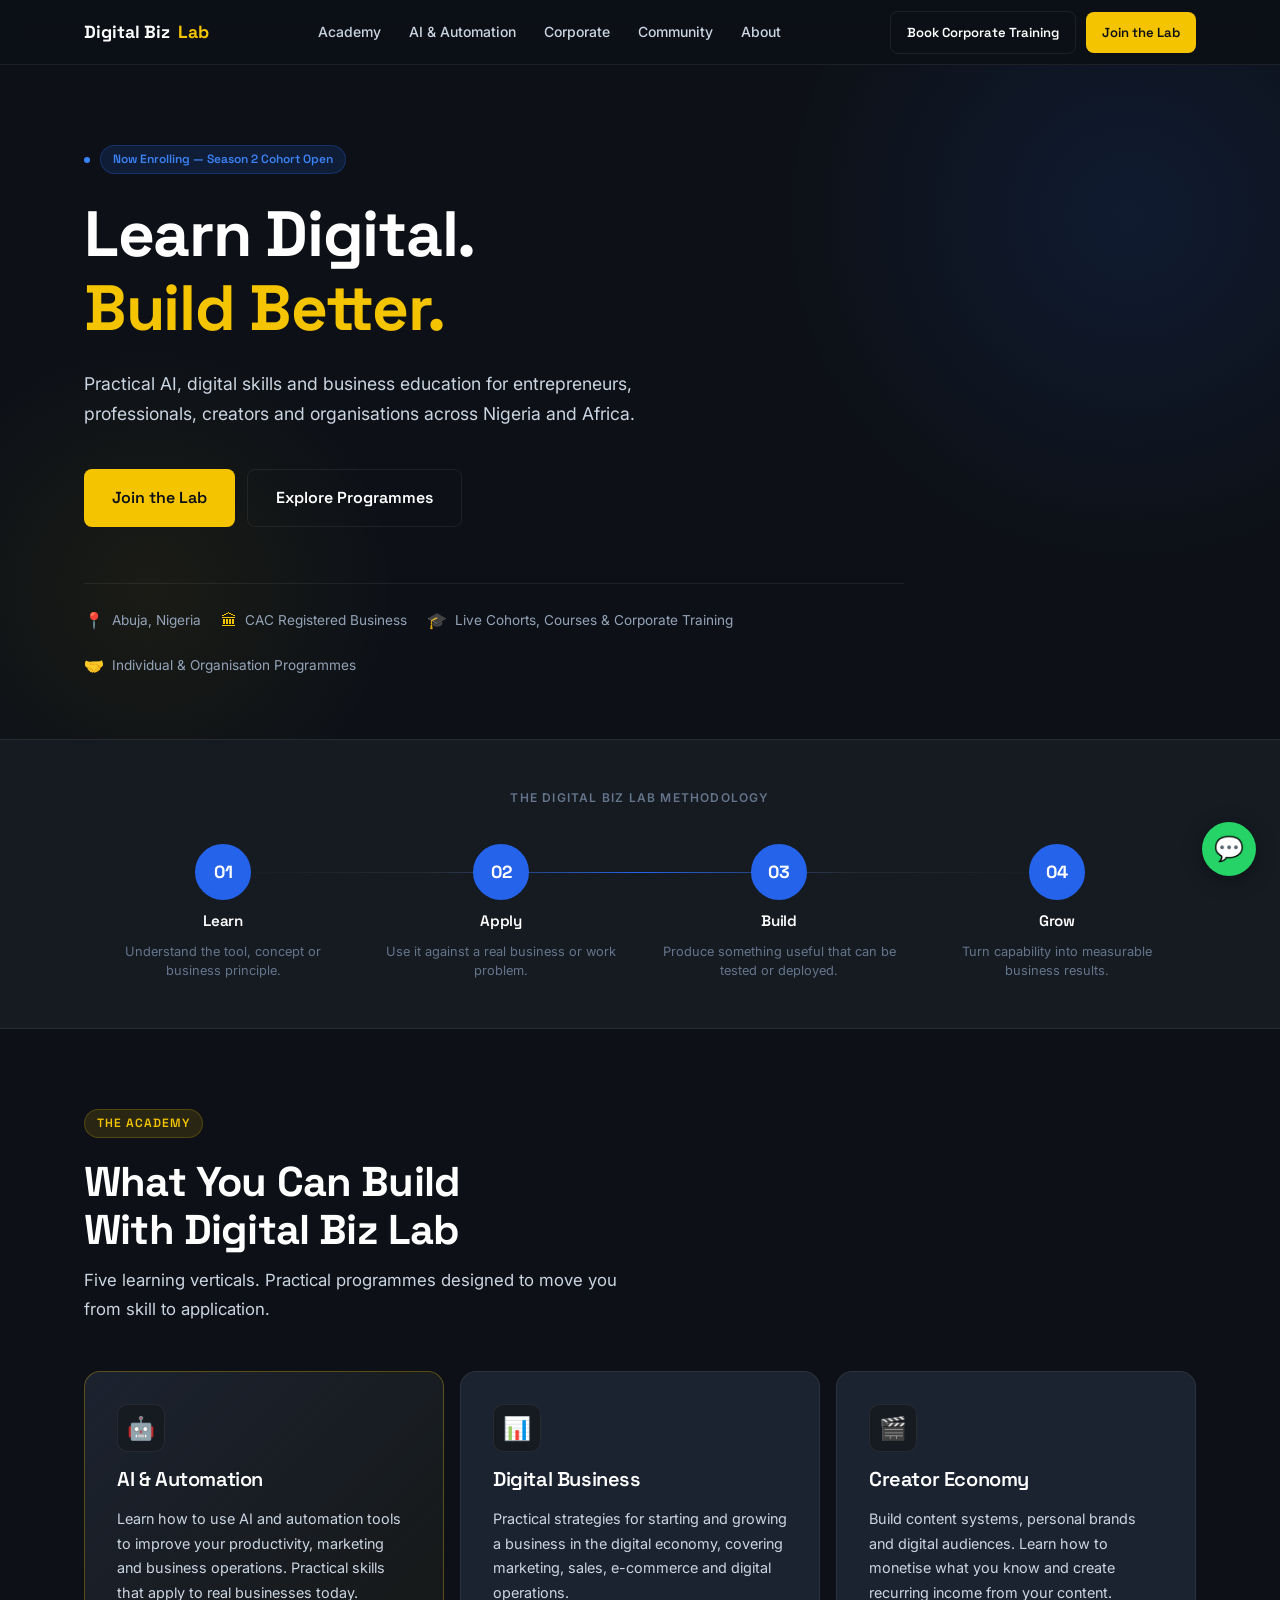
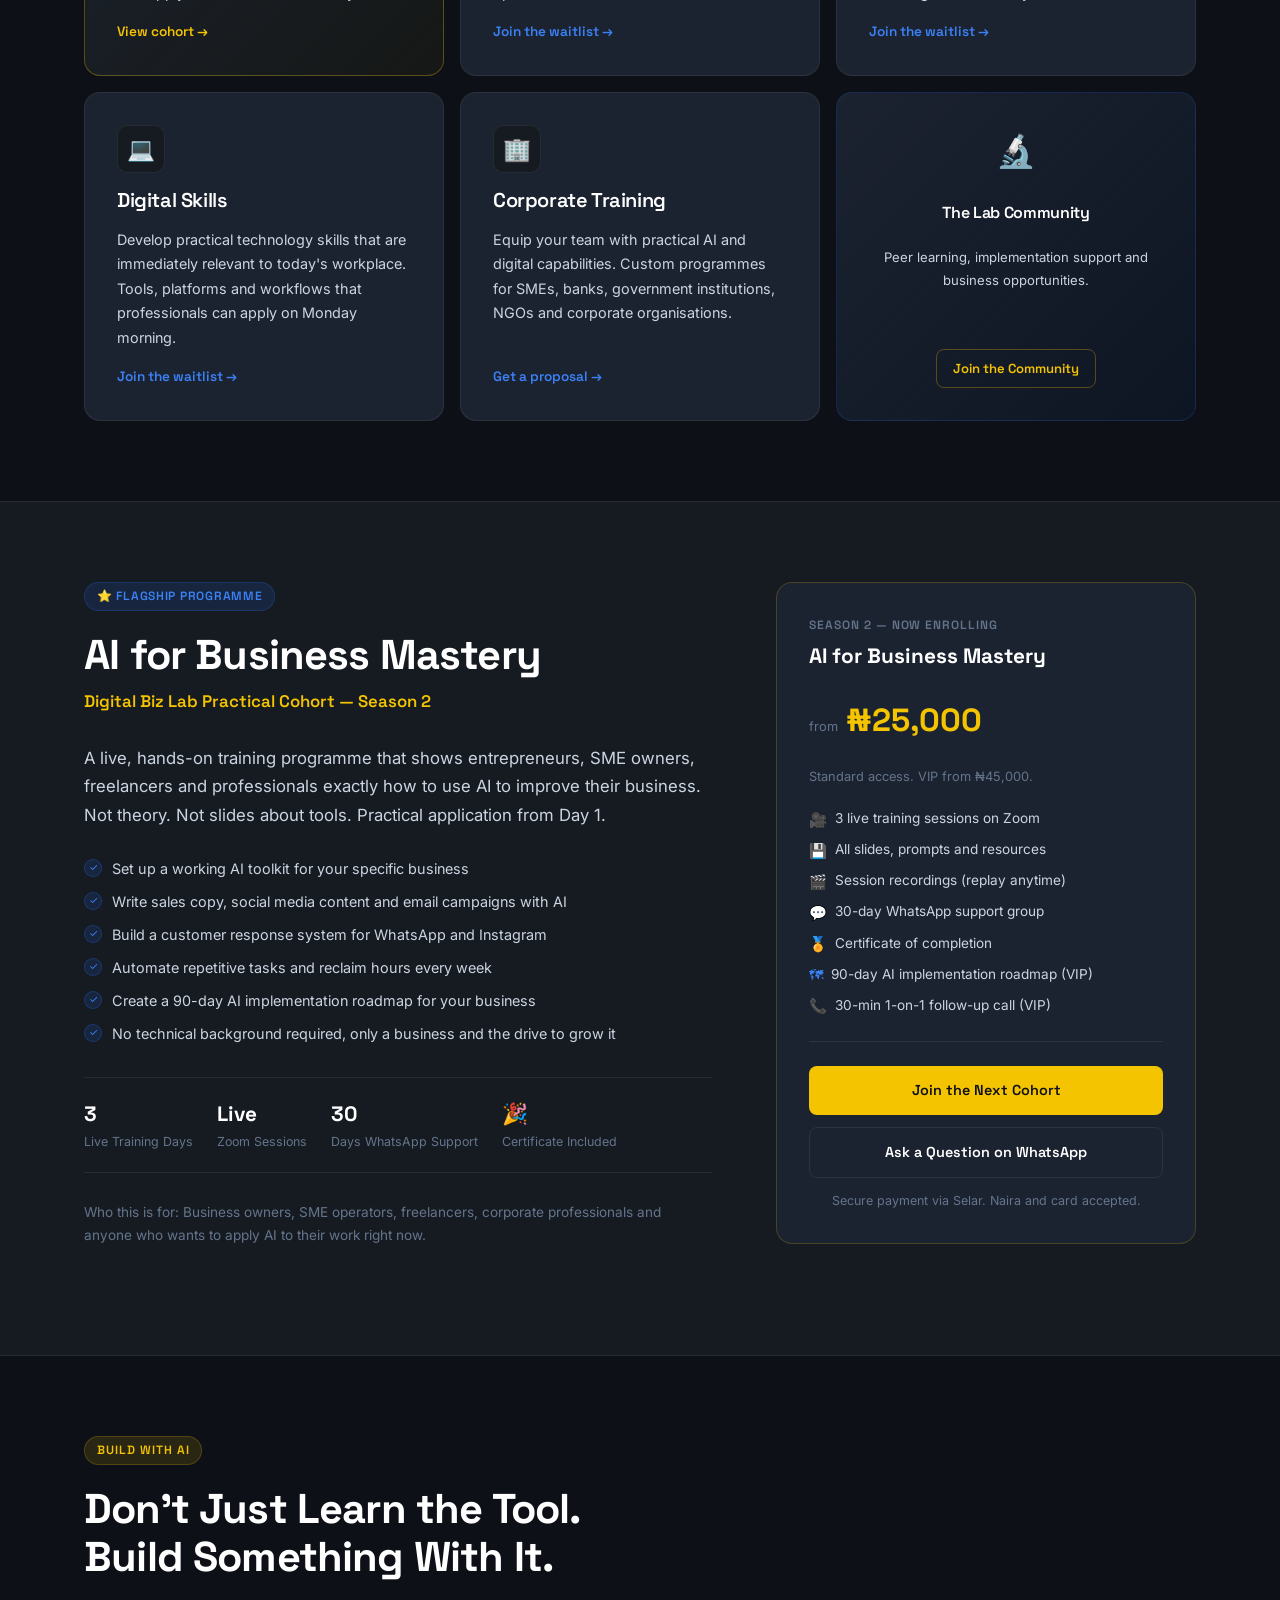
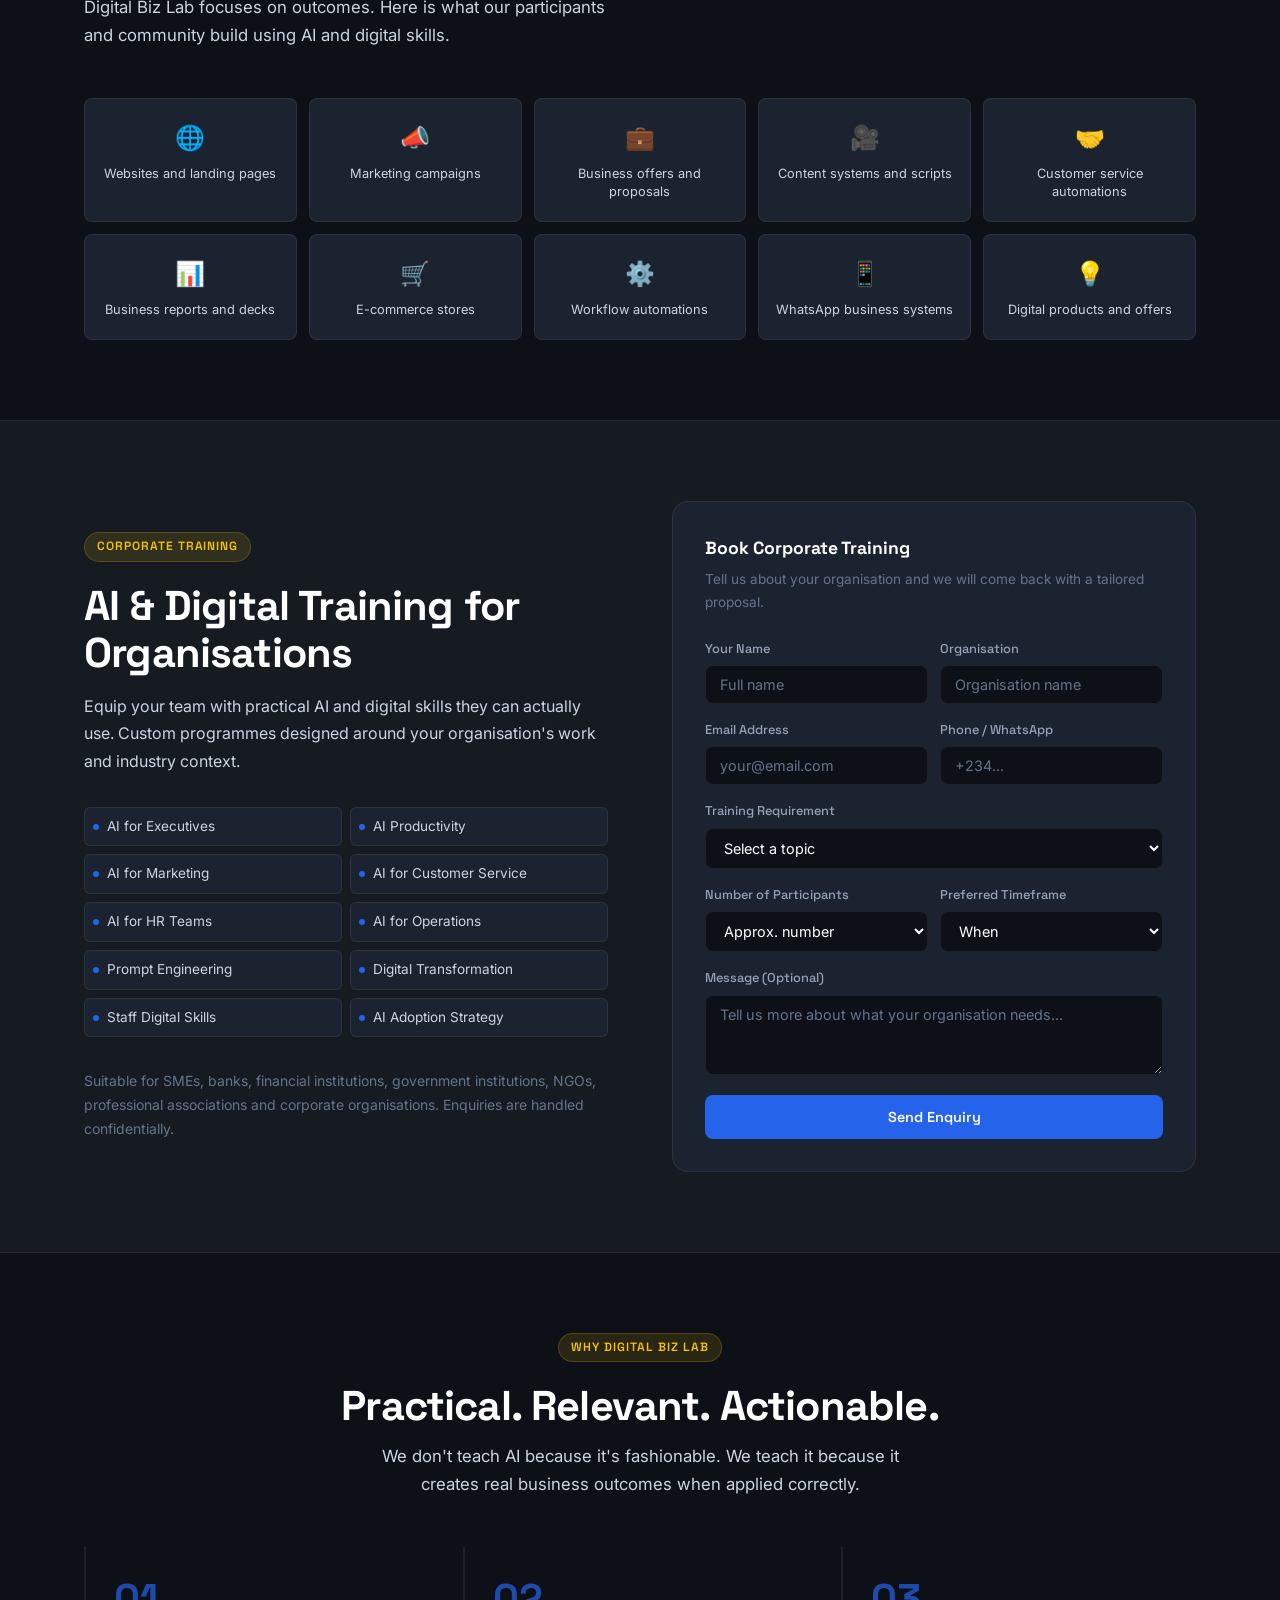
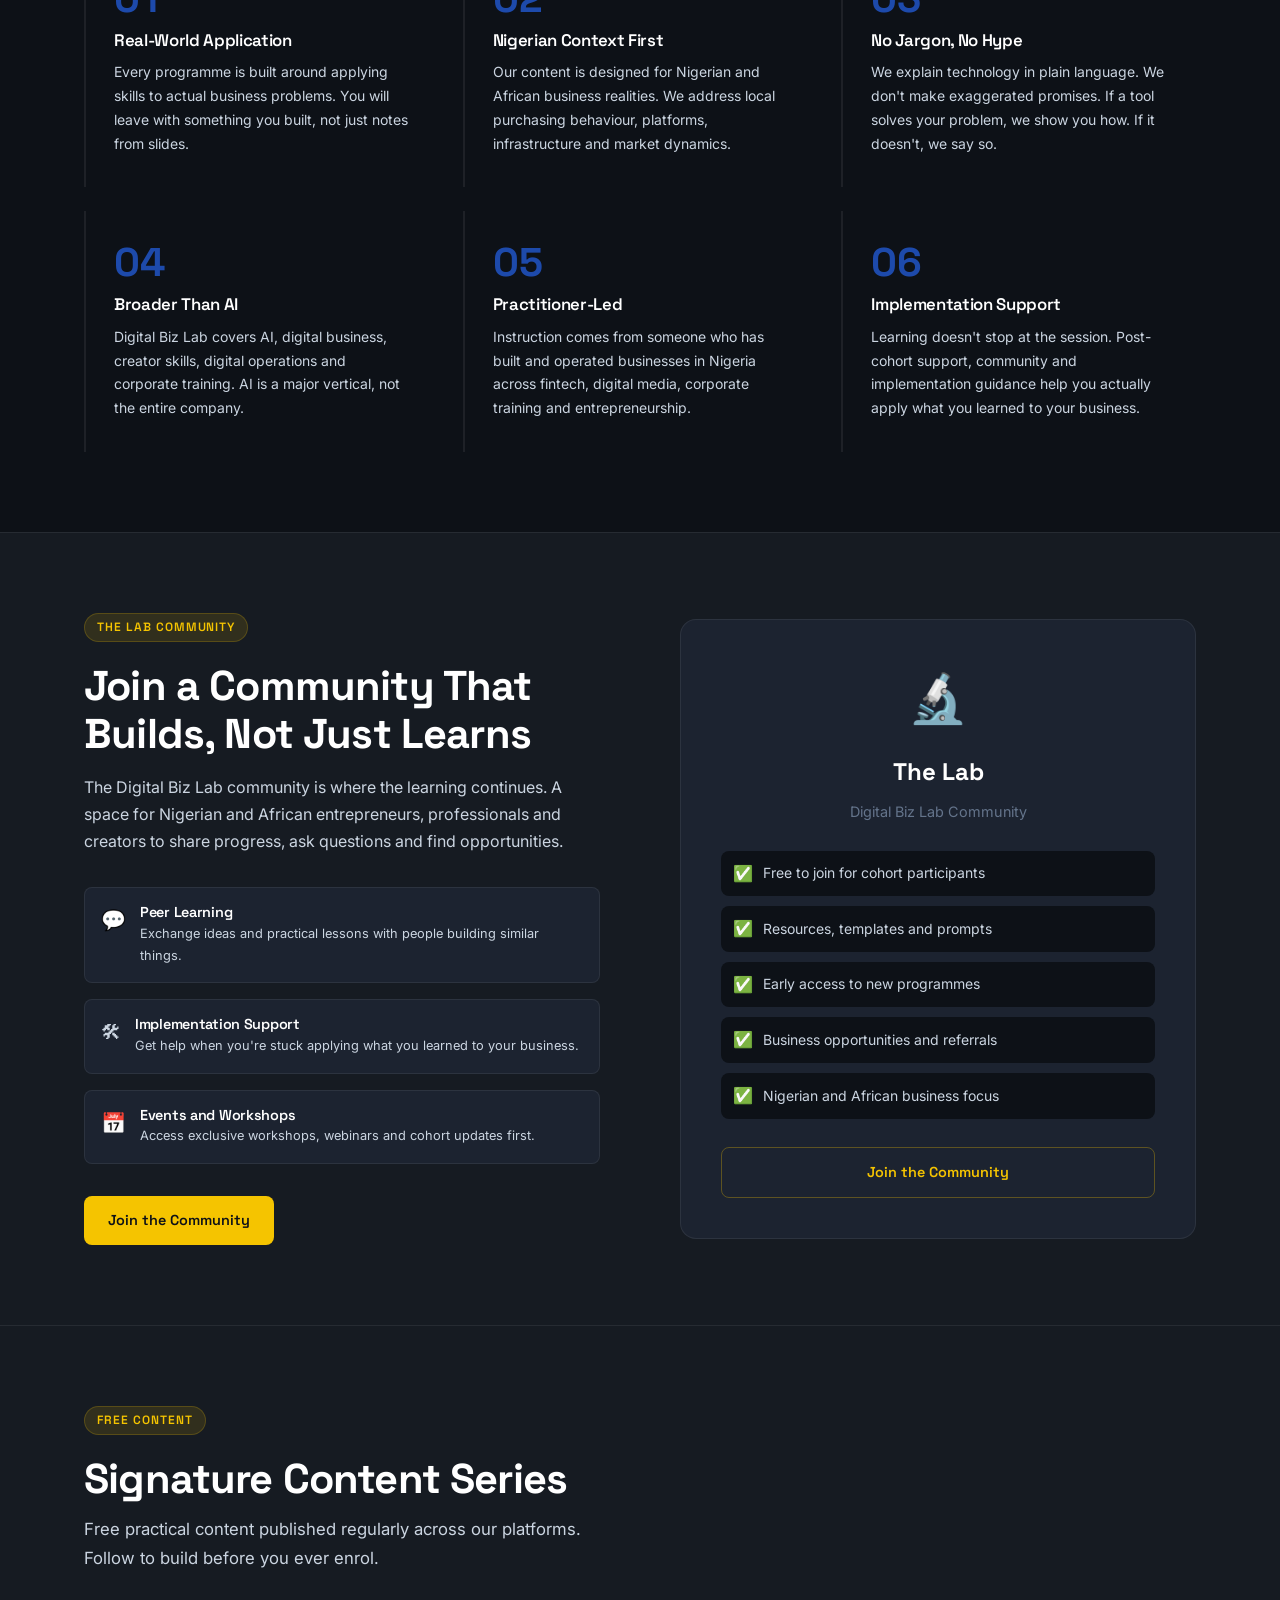
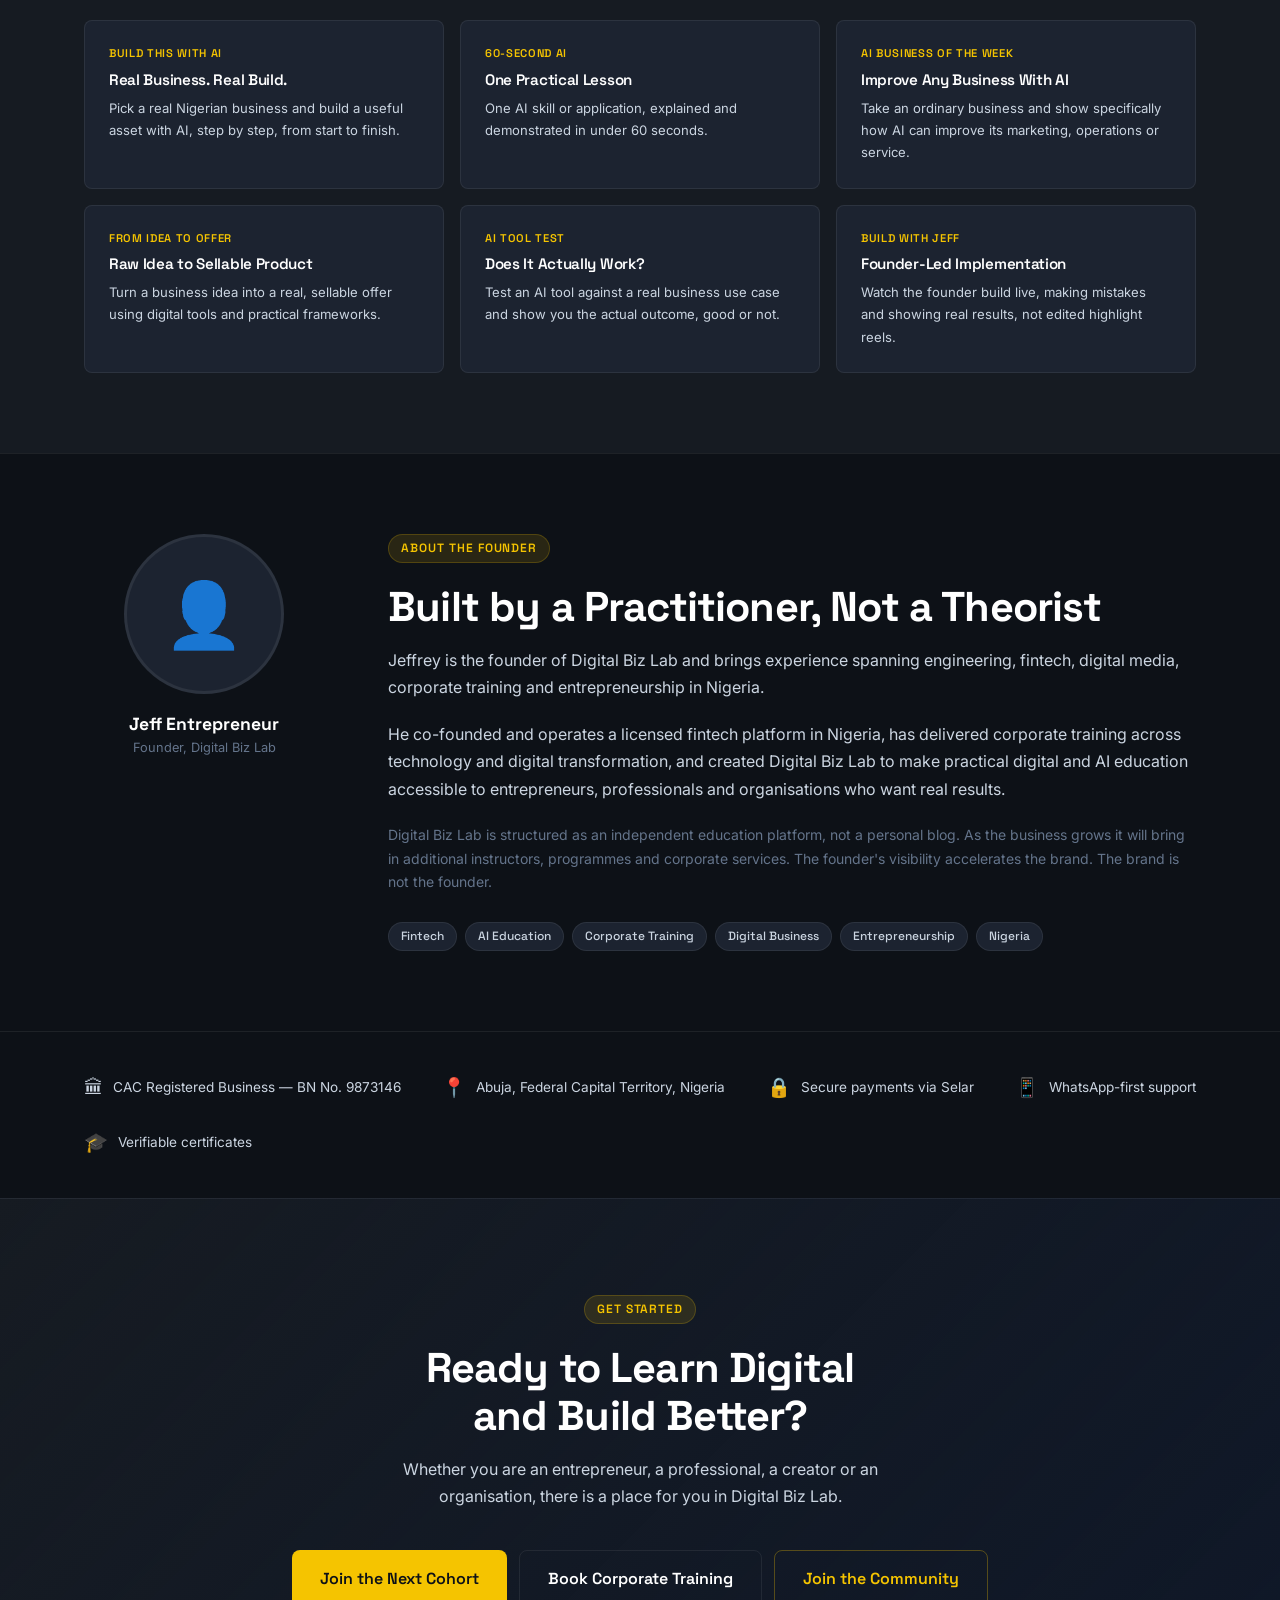
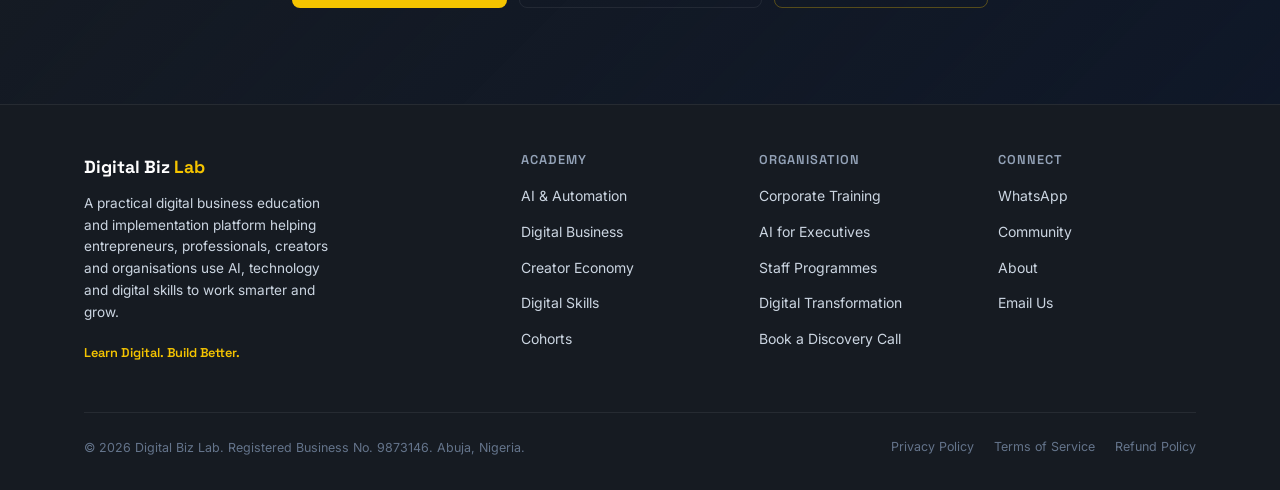
==== index.html @ b1cfe85e "Initial deployment: Digital Biz Lab website with TikTok Pixel DAN3HFRC77UEIIELLG60" ====
<!DOCTYPE html>
<html lang="en">
<head>
  <meta charset="UTF-8">
  <meta name="viewport" content="width=device-width, initial-scale=1.0">
  <title>Digital Biz Lab — Learn Digital. Build Better.</title>
  <meta name="description" content="Digital Biz Lab is a practical digital business education platform helping entrepreneurs, professionals, creators and organisations use AI, technology and digital skills to work smarter and grow.">
  <meta name="keywords" content="AI training Nigeria, digital skills Nigeria, AI business training, AI courses Abuja, corporate AI training Nigeria, digital business education, AI for entrepreneurs Nigeria">
  <meta property="og:title" content="Digital Biz Lab — Learn Digital. Build Better.">
  <meta property="og:description" content="Practical AI, digital skills and business education for entrepreneurs, professionals, creators and organisations in Nigeria.">
  <meta property="og:type" content="website">
  <meta property="og:url" content="https://digitalbizlab.net">
  <meta name="twitter:card" content="summary_large_image">
  <link rel="canonical" href="https://digitalbizlab.net">
  <link rel="icon" href="data:image/svg+xml,<svg xmlns='http://www.w3.org/2000/svg' viewBox='0 0 100 100'><text y='.9em' font-size='90'>🔬</text></svg>">
  <link rel="preconnect" href="https://fonts.googleapis.com">
  <link rel="preconnect" href="https://fonts.gstatic.com" crossorigin>
  <link href="https://fonts.googleapis.com/css2?family=Space+Grotesk:wght@400;500;600;700&family=Inter:wght@400;500;600&display=swap" rel="stylesheet">
  <style>
    /* ===== DESIGN TOKENS ===== */
    :root {
      --navy: #0D1117;
      --navy-mid: #161B22;
      --navy-card: #1C2330;
      --blue: #2563EB;
      --blue-light: #3B82F6;
      --blue-glow: rgba(37,99,235,0.15);
      --yellow: #F5C400;
      --yellow-muted: rgba(245,196,0,0.12);
      --white: #FFFFFF;
      --grey-1: #F4F6F9;
      --grey-2: #E2E8F0;
      --grey-3: #94A3B8;
      --grey-4: #64748B;
      --text-body: #CBD5E1;
      --text-muted: #64748B;
      --border: rgba(255,255,255,0.07);
      --radius: 8px;
      --radius-lg: 16px;
      --font-display: 'Space Grotesk', sans-serif;
      --font-body: 'Inter', sans-serif;
      --max-w: 1160px;
    }

    /* ===== RESET & BASE ===== */
    *, *::before, *::after { box-sizing: border-box; margin: 0; padding: 0; }
    html { scroll-behavior: smooth; }
    body {
      font-family: var(--font-body);
      background: var(--navy);
      color: var(--text-body);
      line-height: 1.6;
      -webkit-font-smoothing: antialiased;
    }
    img { max-width: 100%; display: block; }
    a { text-decoration: none; color: inherit; }
    button { cursor: pointer; font-family: inherit; border: none; background: none; }

    /* ===== LAYOUT ===== */
    .container {
      max-width: var(--max-w);
      margin: 0 auto;
      padding: 0 24px;
    }
    section { padding: 80px 0; }

    /* ===== TYPOGRAPHY ===== */
    h1, h2, h3, h4 { font-family: var(--font-display); color: var(--white); line-height: 1.15; letter-spacing: -0.02em; }
    h1 { font-size: clamp(2.2rem, 5.5vw, 4rem); font-weight: 700; }
    h2 { font-size: clamp(1.75rem, 3.5vw, 2.6rem); font-weight: 700; }
    h3 { font-size: 1.25rem; font-weight: 600; }
    h4 { font-size: 1rem; font-weight: 600; }
    p { font-size: 1rem; line-height: 1.7; color: var(--text-body); }

    /* ===== COMPONENTS ===== */
    .pill {
      display: inline-block;
      background: var(--yellow-muted);
      color: var(--yellow);
      font-family: var(--font-display);
      font-size: 0.75rem;
      font-weight: 600;
      letter-spacing: 0.08em;
      text-transform: uppercase;
      padding: 4px 12px;
      border-radius: 100px;
      border: 1px solid rgba(245,196,0,0.2);
      margin-bottom: 20px;
    }

    .btn {
      display: inline-flex;
      align-items: center;
      gap: 8px;
      font-family: var(--font-display);
      font-size: 0.9rem;
      font-weight: 600;
      padding: 13px 24px;
      border-radius: var(--radius);
      transition: all 0.2s;
      white-space: nowrap;
    }
    .btn-primary {
      background: var(--yellow);
      color: var(--navy);
    }
    .btn-primary:hover { background: #E8B800; transform: translateY(-1px); }
    .btn-secondary {
      background: transparent;
      color: var(--white);
      border: 1px solid var(--border);
    }
    .btn-secondary:hover { background: var(--navy-card); border-color: rgba(255,255,255,0.15); }
    .btn-blue {
      background: var(--blue);
      color: var(--white);
    }
    .btn-blue:hover { background: var(--blue-light); transform: translateY(-1px); }
    .btn-outline-yellow {
      background: transparent;
      color: var(--yellow);
      border: 1px solid rgba(245,196,0,0.3);
    }
    .btn-outline-yellow:hover { background: var(--yellow-muted); }

    /* ===== NAV ===== */
    nav {
      position: sticky;
      top: 0;
      z-index: 100;
      background: rgba(13,17,23,0.92);
      backdrop-filter: blur(12px);
      border-bottom: 1px solid var(--border);
    }
    .nav-inner {
      display: flex;
      align-items: center;
      justify-content: space-between;
      height: 64px;
      gap: 16px;
    }
    .nav-logo {
      font-family: var(--font-display);
      font-size: 1.1rem;
      font-weight: 700;
      color: var(--white);
      display: flex;
      align-items: center;
      gap: 8px;
      flex-shrink: 0;
    }
    .nav-logo span { color: var(--yellow); }
    .nav-links {
      display: flex;
      align-items: center;
      gap: 4px;
      list-style: none;
    }
    .nav-links a {
      color: var(--text-body);
      font-size: 0.875rem;
      font-weight: 500;
      padding: 6px 12px;
      border-radius: 6px;
      transition: all 0.15s;
    }
    .nav-links a:hover { color: var(--white); background: var(--navy-card); }
    .nav-cta { display: flex; align-items: center; gap: 10px; }
    .nav-toggle {
      display: none;
      flex-direction: column;
      gap: 5px;
      padding: 8px;
      border-radius: 6px;
      background: var(--navy-card);
    }
    .nav-toggle span {
      display: block;
      width: 22px;
      height: 2px;
      background: var(--white);
      border-radius: 2px;
      transition: all 0.2s;
    }
    .mobile-menu {
      display: none;
      flex-direction: column;
      background: var(--navy-mid);
      border-top: 1px solid var(--border);
      padding: 16px 24px 24px;
      gap: 4px;
    }
    .mobile-menu.open { display: flex; }
    .mobile-menu a {
      color: var(--text-body);
      font-size: 0.95rem;
      font-weight: 500;
      padding: 10px 0;
      border-bottom: 1px solid var(--border);
    }
    .mobile-menu a:hover { color: var(--white); }
    .mobile-menu .btn { margin-top: 12px; text-align: center; justify-content: center; }

    /* ===== HERO ===== */
    .hero {
      padding: 80px 0 60px;
      position: relative;
      overflow: hidden;
    }
    .hero::before {
      content: '';
      position: absolute;
      top: -200px;
      right: -200px;
      width: 700px;
      height: 700px;
      background: radial-gradient(circle, rgba(37,99,235,0.12) 0%, transparent 70%);
      pointer-events: none;
    }
    .hero::after {
      content: '';
      position: absolute;
      bottom: -100px;
      left: -100px;
      width: 500px;
      height: 500px;
      background: radial-gradient(circle, rgba(245,196,0,0.06) 0%, transparent 70%);
      pointer-events: none;
    }
    .hero-content { position: relative; z-index: 1; max-width: 820px; }
    .hero-eyebrow {
      display: flex;
      align-items: center;
      gap: 10px;
      margin-bottom: 24px;
    }
    .hero-badge {
      background: var(--blue-glow);
      border: 1px solid rgba(37,99,235,0.3);
      color: var(--blue-light);
      font-family: var(--font-display);
      font-size: 0.75rem;
      font-weight: 600;
      padding: 4px 12px;
      border-radius: 100px;
    }
    .hero-badge-dot {
      width: 6px;
      height: 6px;
      background: var(--blue-light);
      border-radius: 50%;
      animation: pulse 2s infinite;
    }
    @keyframes pulse {
      0%, 100% { opacity: 1; }
      50% { opacity: 0.3; }
    }
    .hero h1 { margin-bottom: 24px; }
    .hero h1 em {
      font-style: normal;
      color: var(--yellow);
    }
    .hero-sub {
      font-size: 1.1rem;
      color: var(--text-body);
      max-width: 560px;
      margin-bottom: 40px;
      line-height: 1.7;
    }
    .hero-ctas { display: flex; gap: 12px; flex-wrap: wrap; margin-bottom: 56px; }
    .hero-social-proof {
      display: flex;
      align-items: center;
      gap: 20px;
      padding-top: 24px;
      border-top: 1px solid var(--border);
      flex-wrap: wrap;
    }
    .proof-item {
      display: flex;
      align-items: center;
      gap: 8px;
      font-size: 0.85rem;
      color: var(--grey-3);
    }
    .proof-icon { color: var(--yellow); font-size: 1rem; }

    /* ===== METHODOLOGY STRIP ===== */
    .methodology {
      background: var(--navy-mid);
      border-top: 1px solid var(--border);
      border-bottom: 1px solid var(--border);
      padding: 48px 0;
    }
    .methodology-label {
      text-align: center;
      font-size: 0.75rem;
      font-weight: 600;
      letter-spacing: 0.1em;
      text-transform: uppercase;
      color: var(--text-muted);
      margin-bottom: 36px;
    }
    .method-grid {
      display: grid;
      grid-template-columns: repeat(4, 1fr);
      gap: 0;
      position: relative;
    }
    .method-grid::before {
      content: '';
      position: absolute;
      top: 28px;
      left: 12.5%;
      width: 75%;
      height: 1px;
      background: linear-gradient(90deg, transparent, var(--border), var(--blue), var(--border), transparent);
      z-index: 0;
    }
    .method-step {
      display: flex;
      flex-direction: column;
      align-items: center;
      text-align: center;
      gap: 12px;
      padding: 0 16px;
      position: relative;
      z-index: 1;
    }
    .method-num {
      width: 56px;
      height: 56px;
      border-radius: 50%;
      background: var(--navy);
      border: 2px solid var(--border);
      display: flex;
      align-items: center;
      justify-content: center;
      font-family: var(--font-display);
      font-size: 1.1rem;
      font-weight: 700;
      color: var(--grey-3);
    }
    .method-step.active .method-num {
      background: var(--blue);
      border-color: var(--blue);
      color: var(--white);
    }
    .method-step h4 { color: var(--white); font-size: 0.95rem; }
    .method-step p { font-size: 0.8rem; color: var(--text-muted); line-height: 1.5; }

    /* ===== VERTICALS ===== */
    .section-head { margin-bottom: 48px; }
    .section-head h2 { margin-bottom: 12px; }
    .section-head p { font-size: 1.05rem; max-width: 540px; color: var(--text-body); }
    .section-head.centered { text-align: center; }
    .section-head.centered p { margin: 0 auto; }

    .verticals-grid {
      display: grid;
      grid-template-columns: repeat(3, 1fr);
      gap: 16px;
    }
    .vertical-card {
      background: var(--navy-card);
      border: 1px solid var(--border);
      border-radius: var(--radius-lg);
      padding: 32px;
      transition: all 0.2s;
      display: flex;
      flex-direction: column;
      gap: 16px;
    }
    .vertical-card:hover {
      border-color: rgba(37,99,235,0.3);
      transform: translateY(-2px);
    }
    .vertical-card.featured {
      border-color: rgba(245,196,0,0.3);
      background: linear-gradient(135deg, var(--navy-card), rgba(245,196,0,0.04));
    }
    .vertical-card.featured:hover { border-color: rgba(245,196,0,0.5); }
    .v-icon {
      width: 48px;
      height: 48px;
      border-radius: 10px;
      display: flex;
      align-items: center;
      justify-content: center;
      font-size: 1.4rem;
      background: var(--navy-mid);
      border: 1px solid var(--border);
      flex-shrink: 0;
    }
    .vertical-card h3 { color: var(--white); margin: 0; }
    .vertical-card p { font-size: 0.9rem; color: var(--text-body); flex: 1; }
    .v-link {
      font-family: var(--font-display);
      font-size: 0.85rem;
      font-weight: 600;
      color: var(--blue-light);
      display: flex;
      align-items: center;
      gap: 6px;
      transition: gap 0.15s;
    }
    .v-link:hover { gap: 10px; }
    .vertical-card.featured .v-link { color: var(--yellow); }

    /* ===== FLAGSHIP ===== */
    .flagship {
      background: var(--navy-mid);
      border-top: 1px solid var(--border);
      border-bottom: 1px solid var(--border);
    }
    .flagship-inner {
      display: grid;
      grid-template-columns: 1fr 420px;
      gap: 64px;
      align-items: start;
    }
    .flagship-tag {
      display: inline-flex;
      align-items: center;
      gap: 8px;
      background: var(--blue-glow);
      border: 1px solid rgba(37,99,235,0.25);
      color: var(--blue-light);
      font-family: var(--font-display);
      font-size: 0.75rem;
      font-weight: 600;
      padding: 4px 12px;
      border-radius: 100px;
      margin-bottom: 20px;
      letter-spacing: 0.06em;
      text-transform: uppercase;
    }
    .flagship-left h2 { margin-bottom: 8px; }
    .flagship-subtitle {
      color: var(--yellow);
      font-family: var(--font-display);
      font-size: 1rem;
      font-weight: 600;
      margin-bottom: 20px;
    }
    .flagship-left > p { margin-bottom: 28px; font-size: 1.05rem; }
    .outcome-list {
      list-style: none;
      display: flex;
      flex-direction: column;
      gap: 10px;
      margin-bottom: 32px;
    }
    .outcome-list li {
      display: flex;
      align-items: flex-start;
      gap: 10px;
      font-size: 0.9rem;
      color: var(--text-body);
    }
    .check {
      width: 18px;
      height: 18px;
      background: var(--blue-glow);
      border: 1px solid rgba(37,99,235,0.3);
      border-radius: 50%;
      color: var(--blue-light);
      font-size: 0.65rem;
      display: flex;
      align-items: center;
      justify-content: center;
      flex-shrink: 0;
      margin-top: 2px;
    }
    .flagship-card {
      background: var(--navy-card);
      border: 1px solid rgba(245,196,0,0.2);
      border-radius: var(--radius-lg);
      padding: 32px;
      position: sticky;
      top: 80px;
    }
    .cohort-label {
      font-family: var(--font-display);
      font-size: 0.75rem;
      font-weight: 600;
      color: var(--text-muted);
      text-transform: uppercase;
      letter-spacing: 0.08em;
      margin-bottom: 4px;
    }
    .cohort-name {
      font-family: var(--font-display);
      font-size: 1.3rem;
      font-weight: 700;
      color: var(--white);
      margin-bottom: 20px;
    }
    .price-row {
      display: flex;
      align-items: baseline;
      gap: 8px;
      margin-bottom: 20px;
    }
    .price-from {
      font-size: 0.8rem;
      color: var(--text-muted);
    }
    .price-amount {
      font-family: var(--font-display);
      font-size: 2rem;
      font-weight: 700;
      color: var(--yellow);
    }
    .price-note { font-size: 0.8rem; color: var(--text-muted); }
    .cohort-includes {
      list-style: none;
      display: flex;
      flex-direction: column;
      gap: 8px;
      margin-bottom: 24px;
      padding-bottom: 24px;
      border-bottom: 1px solid var(--border);
    }
    .cohort-includes li {
      display: flex;
      align-items: center;
      gap: 8px;
      font-size: 0.85rem;
      color: var(--text-body);
    }
    .cohort-includes li span { color: var(--blue-light); font-size: 0.9rem; }
    .flagship-card .btn { width: 100%; justify-content: center; margin-bottom: 12px; }
    .card-reassurance {
      text-align: center;
      font-size: 0.78rem;
      color: var(--text-muted);
    }

    /* ===== BUILD STRIP ===== */
    .build-strip { background: var(--navy); }
    .build-intro { margin-bottom: 48px; }
    .build-grid {
      display: grid;
      grid-template-columns: repeat(5, 1fr);
      gap: 12px;
    }
    .build-item {
      background: var(--navy-card);
      border: 1px solid var(--border);
      border-radius: var(--radius);
      padding: 20px 16px;
      text-align: center;
      transition: all 0.2s;
    }
    .build-item:hover {
      border-color: rgba(37,99,235,0.25);
      background: rgba(37,99,235,0.04);
    }
    .build-emoji { font-size: 1.5rem; display: block; margin-bottom: 8px; }
    .build-item p { font-size: 0.8rem; color: var(--text-body); line-height: 1.4; }

    /* ===== CORPORATE ===== */
    .corporate { background: var(--navy-mid); border-top: 1px solid var(--border); border-bottom: 1px solid var(--border); }
    .corporate-inner {
      display: grid;
      grid-template-columns: 1fr 1fr;
      gap: 64px;
      align-items: center;
    }
    .corporate-left h2 { margin-bottom: 16px; }
    .corporate-left > p { margin-bottom: 32px; }
    .corp-services {
      display: grid;
      grid-template-columns: 1fr 1fr;
      gap: 8px;
      margin-bottom: 32px;
    }
    .corp-service {
      display: flex;
      align-items: center;
      gap: 8px;
      font-size: 0.85rem;
      color: var(--text-body);
      padding: 8px;
      border-radius: 6px;
      background: var(--navy-card);
      border: 1px solid var(--border);
    }
    .corp-service-dot {
      width: 6px;
      height: 6px;
      background: var(--blue);
      border-radius: 50%;
      flex-shrink: 0;
    }
    .corporate-form {
      background: var(--navy-card);
      border: 1px solid var(--border);
      border-radius: var(--radius-lg);
      padding: 32px;
    }
    .form-heading {
      font-family: var(--font-display);
      font-size: 1.1rem;
      font-weight: 700;
      color: var(--white);
      margin-bottom: 4px;
    }
    .form-subheading {
      font-size: 0.85rem;
      color: var(--text-muted);
      margin-bottom: 24px;
    }
    .form-group {
      display: flex;
      flex-direction: column;
      gap: 6px;
      margin-bottom: 16px;
    }
    .form-group label {
      font-size: 0.8rem;
      font-weight: 500;
      color: var(--grey-3);
      font-family: var(--font-display);
    }
    .form-group input,
    .form-group select,
    .form-group textarea {
      background: var(--navy);
      border: 1px solid var(--border);
      border-radius: var(--radius);
      color: var(--white);
      font-family: var(--font-body);
      font-size: 0.9rem;
      padding: 10px 14px;
      transition: border-color 0.15s;
      width: 100%;
    }
    .form-group input::placeholder,
    .form-group textarea::placeholder { color: var(--text-muted); }
    .form-group input:focus,
    .form-group select:focus,
    .form-group textarea:focus {
      outline: none;
      border-color: var(--blue);
    }
    .form-group select option { background: var(--navy-mid); }
    .form-group textarea { resize: vertical; min-height: 80px; }
    .form-row { display: grid; grid-template-columns: 1fr 1fr; gap: 12px; }
    .corporate-form .btn { width: 100%; justify-content: center; margin-top: 4px; }

    /* ===== WHY DBL ===== */
    .why-dbl { background: var(--navy); }
    .why-grid {
      display: grid;
      grid-template-columns: repeat(3, 1fr);
      gap: 24px;
    }
    .why-card {
      padding: 32px 28px;
      border-left: 2px solid var(--border);
      transition: border-color 0.2s;
    }
    .why-card:hover { border-left-color: var(--blue); }
    .why-num {
      font-family: var(--font-display);
      font-size: 2.5rem;
      font-weight: 700;
      color: var(--blue);
      line-height: 1;
      margin-bottom: 12px;
      opacity: 0.7;
    }
    .why-card h3 { margin-bottom: 10px; font-size: 1.05rem; }
    .why-card p { font-size: 0.875rem; }

    /* ===== COMMUNITY ===== */
    .community {
      background: var(--navy-mid);
      border-top: 1px solid var(--border);
    }
    .community-inner {
      display: grid;
      grid-template-columns: 1fr 1fr;
      gap: 80px;
      align-items: center;
    }
    .community-left h2 { margin-bottom: 16px; }
    .community-left > p { margin-bottom: 32px; }
    .community-features {
      display: flex;
      flex-direction: column;
      gap: 16px;
      margin-bottom: 32px;
    }
    .cf-item {
      display: flex;
      align-items: flex-start;
      gap: 14px;
      padding: 16px;
      background: var(--navy-card);
      border: 1px solid var(--border);
      border-radius: var(--radius);
    }
    .cf-icon { font-size: 1.25rem; flex-shrink: 0; }
    .cf-text h4 { color: var(--white); font-size: 0.9rem; margin-bottom: 2px; }
    .cf-text p { font-size: 0.8rem; }
    .community-visual {
      background: var(--navy-card);
      border: 1px solid var(--border);
      border-radius: var(--radius-lg);
      padding: 40px;
      text-align: center;
    }
    .cv-emoji { font-size: 3rem; margin-bottom: 16px; }
    .cv-title {
      font-family: var(--font-display);
      font-size: 1.5rem;
      font-weight: 700;
      color: var(--white);
      margin-bottom: 8px;
    }
    .cv-sub { font-size: 0.9rem; color: var(--text-muted); margin-bottom: 28px; }
    .cv-benefits {
      display: flex;
      flex-direction: column;
      gap: 10px;
      text-align: left;
      margin-bottom: 28px;
    }
    .cv-benefit {
      display: flex;
      align-items: center;
      gap: 10px;
      font-size: 0.875rem;
      color: var(--text-body);
      padding: 10px 12px;
      background: var(--navy);
      border-radius: var(--radius);
    }
    .cv-benefit span:first-child { font-size: 1rem; }
    .community-visual .btn { width: 100%; justify-content: center; }

    /* ===== FOUNDER ===== */
    .founder { background: var(--navy); border-top: 1px solid var(--border); }
    .founder-inner {
      display: grid;
      grid-template-columns: 240px 1fr;
      gap: 64px;
      align-items: start;
    }
    .founder-visual {
      display: flex;
      flex-direction: column;
      align-items: center;
      gap: 16px;
    }
    .founder-avatar {
      width: 160px;
      height: 160px;
      border-radius: 50%;
      background: var(--navy-card);
      border: 3px solid var(--border);
      display: flex;
      align-items: center;
      justify-content: center;
      font-size: 4rem;
      overflow: hidden;
    }
    .founder-name {
      font-family: var(--font-display);
      font-size: 1.1rem;
      font-weight: 700;
      color: var(--white);
      text-align: center;
    }
    .founder-role {
      font-size: 0.8rem;
      color: var(--text-muted);
      text-align: center;
    }
    .founder-content h2 { margin-bottom: 16px; }
    .founder-content > p { margin-bottom: 20px; font-size: 1rem; }
    .founder-tags {
      display: flex;
      flex-wrap: wrap;
      gap: 8px;
      margin-top: 28px;
    }
    .founder-tag {
      background: var(--navy-card);
      border: 1px solid var(--border);
      color: var(--text-body);
      font-family: var(--font-display);
      font-size: 0.75rem;
      font-weight: 500;
      padding: 4px 12px;
      border-radius: 100px;
    }

    /* ===== CONTENT SERIES ===== */
    .content-series { background: var(--navy-mid); border-top: 1px solid var(--border); }
    .series-grid {
      display: grid;
      grid-template-columns: repeat(3, 1fr);
      gap: 16px;
    }
    .series-card {
      background: var(--navy-card);
      border: 1px solid var(--border);
      border-radius: var(--radius);
      padding: 24px;
      transition: all 0.2s;
    }
    .series-card:hover { border-color: rgba(37,99,235,0.3); }
    .series-tag {
      font-family: var(--font-display);
      font-size: 0.7rem;
      font-weight: 600;
      letter-spacing: 0.06em;
      text-transform: uppercase;
      color: var(--yellow);
      margin-bottom: 8px;
    }
    .series-card h3 { font-size: 0.95rem; margin-bottom: 8px; }
    .series-card p { font-size: 0.82rem; }

    /* ===== TRUST BAR ===== */
    .trust-bar {
      background: var(--navy);
      border-top: 1px solid var(--border);
      padding: 40px 0;
    }
    .trust-inner {
      display: flex;
      justify-content: space-between;
      align-items: center;
      flex-wrap: wrap;
      gap: 24px;
    }
    .trust-item {
      display: flex;
      align-items: center;
      gap: 10px;
      font-size: 0.85rem;
      color: var(--text-body);
    }
    .trust-icon { font-size: 1.2rem; }

    /* ===== CTA SECTION ===== */
    .final-cta {
      background: linear-gradient(135deg, var(--navy-mid) 0%, rgba(37,99,235,0.08) 100%);
      border-top: 1px solid var(--border);
      text-align: center;
      padding: 96px 0;
    }
    .final-cta h2 { max-width: 600px; margin: 0 auto 16px; }
    .final-cta p { max-width: 480px; margin: 0 auto 40px; }
    .cta-buttons { display: flex; gap: 12px; justify-content: center; flex-wrap: wrap; }

    /* ===== FOOTER ===== */
    footer {
      background: var(--navy-mid);
      border-top: 1px solid var(--border);
      padding: 48px 0 32px;
    }
    .footer-inner {
      display: grid;
      grid-template-columns: 2fr 1fr 1fr 1fr;
      gap: 40px;
      margin-bottom: 48px;
    }
    .footer-brand {}
    .footer-logo {
      font-family: var(--font-display);
      font-size: 1.1rem;
      font-weight: 700;
      color: var(--white);
      margin-bottom: 12px;
    }
    .footer-logo span { color: var(--yellow); }
    .footer-brand p { font-size: 0.85rem; line-height: 1.6; max-width: 260px; margin-bottom: 20px; }
    .footer-tagline {
      font-family: var(--font-display);
      font-size: 0.8rem;
      color: var(--yellow);
      font-weight: 600;
    }
    .footer-col h4 {
      font-family: var(--font-display);
      font-size: 0.8rem;
      font-weight: 600;
      color: var(--grey-3);
      text-transform: uppercase;
      letter-spacing: 0.08em;
      margin-bottom: 16px;
    }
    .footer-col ul { list-style: none; display: flex; flex-direction: column; gap: 10px; }
    .footer-col ul li a {
      font-size: 0.875rem;
      color: var(--text-body);
      transition: color 0.15s;
    }
    .footer-col ul li a:hover { color: var(--white); }
    .footer-bottom {
      display: flex;
      justify-content: space-between;
      align-items: center;
      padding-top: 24px;
      border-top: 1px solid var(--border);
      flex-wrap: wrap;
      gap: 12px;
    }
    .footer-bottom p { font-size: 0.78rem; color: var(--text-muted); }
    .footer-links-row {
      display: flex;
      gap: 20px;
    }
    .footer-links-row a { font-size: 0.78rem; color: var(--text-muted); transition: color 0.15s; }
    .footer-links-row a:hover { color: var(--white); }
    .wa-float {
      position: fixed;
      bottom: 24px;
      right: 24px;
      width: 54px;
      height: 54px;
      background: #25D366;
      border-radius: 50%;
      display: flex;
      align-items: center;
      justify-content: center;
      font-size: 1.5rem;
      box-shadow: 0 4px 20px rgba(0,0,0,0.35);
      z-index: 200;
      transition: transform 0.2s;
    }
    .wa-float:hover { transform: scale(1.08); }

    /* ===== RESPONSIVE ===== */
    @media (max-width: 1024px) {
      .flagship-inner { grid-template-columns: 1fr; gap: 40px; }
      .flagship-card { position: static; }
      .corporate-inner { grid-template-columns: 1fr; gap: 40px; }
      .community-inner { grid-template-columns: 1fr; gap: 40px; }
      .founder-inner { grid-template-columns: 1fr; gap: 32px; }
      .founder-visual { flex-direction: row; justify-content: flex-start; }
      .verticals-grid { grid-template-columns: repeat(2, 1fr); }
      .build-grid { grid-template-columns: repeat(3, 1fr); }
      .footer-inner { grid-template-columns: 1fr 1fr; }
    }
    @media (max-width: 768px) {
      section { padding: 56px 0; }
      .nav-links, .nav-cta { display: none; }
      .nav-toggle { display: flex; }
      .method-grid { grid-template-columns: repeat(2, 1fr); gap: 24px; }
      .method-grid::before { display: none; }
      .verticals-grid { grid-template-columns: 1fr; }
      .why-grid { grid-template-columns: 1fr; }
      .build-grid { grid-template-columns: repeat(2, 1fr); }
      .series-grid { grid-template-columns: 1fr; }
      .corp-services { grid-template-columns: 1fr; }
      .form-row { grid-template-columns: 1fr; }
      .hero-ctas { flex-direction: column; }
      .hero-ctas .btn { text-align: center; justify-content: center; }
      .trust-inner { flex-direction: column; align-items: flex-start; }
      .footer-inner { grid-template-columns: 1fr; gap: 32px; }
      .footer-bottom { flex-direction: column; align-items: flex-start; }
    }
    @media (max-width: 480px) {
      .container { padding: 0 16px; }
      .build-grid { grid-template-columns: 1fr 1fr; }
    }
    @media (prefers-reduced-motion: reduce) {
      * { animation: none !important; transition: none !important; }
    }
  </style>

  <!-- TikTok Pixel Code Begin -->
  <script>
    !function (w, d, t) {
      w.TiktokAnalyticsObject=t;var ttq=w[t]=w[t]||[];ttq.methods=["page","track","identify","instances","debug","on","off","once","ready","alias","group","enableCookie","disableCookie"],ttq.setAndDefer=function(t,e){t[e]=function(){t.push([e].concat(Array.prototype.slice.call(arguments,0)))}};for(var i=0;i<ttq.methods.length;i++)ttq.setAndDefer(ttq,ttq.methods[i]);ttq.instance=function(t){for(var e=ttq._i[t]||[],n=0;n<ttq.methods.length;n++)ttq.setAndDefer(e,ttq.methods[n]);return e},ttq.load=function(e,n){var i="https://analytics.tiktok.com/i18n/pixel/events.js";ttq._i=ttq._i||{},ttq._i[e]=[],ttq._i[e]._u=i,ttq._t=ttq._t||{},ttq._t[e]=+new Date,ttq._o=ttq._o||{},ttq._o[e]=n||{};var o=document.createElement("script");o.type="text/javascript",o.async=!0,o.src=i+"?sdkid="+e+"&lib="+t;var a=document.getElementsByTagName("script")[0];a.parentNode.insertBefore(o,a)};
      ttq.load('DAN3HFRC77UEIIELLG60');
      ttq.page();
    }(window, document, 'ttq');
  </script>
  <!-- TikTok Pixel Code End -->
</head>
<body>

<!-- NAV -->
<nav>
  <div class="container">
    <div class="nav-inner">
      <a href="/" class="nav-logo">Digital Biz <span>Lab</span></a>
      <ul class="nav-links">
        <li><a href="#academy">Academy</a></li>
        <li><a href="#ai-automation">AI &amp; Automation</a></li>
        <li><a href="#corporate">Corporate</a></li>
        <li><a href="#community">Community</a></li>
        <li><a href="#about">About</a></li>
      </ul>
      <div class="nav-cta">
        <a href="#corporate" class="btn btn-secondary" style="font-size:0.82rem; padding:10px 16px;">Book Corporate Training</a>
        <a href="#flagship" class="btn btn-primary" style="font-size:0.82rem; padding:10px 16px;">Join the Lab</a>
      </div>
      <button class="nav-toggle" id="navToggle" aria-label="Open menu">
        <span></span><span></span><span></span>
      </button>
    </div>
  </div>
  <div class="mobile-menu" id="mobileMenu">
    <a href="#academy">Academy</a>
    <a href="#ai-automation">AI &amp; Automation</a>
    <a href="#corporate">Corporate Training</a>
    <a href="#community">Community</a>
    <a href="#about">About</a>
    <a href="#flagship" class="btn btn-primary">Join the Lab</a>
  </div>
</nav>

<!-- HERO -->
<header class="hero" id="home">
  <div class="container">
    <div class="hero-content">
      <div class="hero-eyebrow">
        <div class="hero-badge-dot"></div>
        <div class="hero-badge">Now Enrolling — Season 2 Cohort Open</div>
      </div>
      <h1>Learn Digital.<br><em>Build Better.</em></h1>
      <p class="hero-sub">Practical AI, digital skills and business education for entrepreneurs, professionals, creators and organisations across Nigeria and Africa.</p>
      <div class="hero-ctas">
        <a href="#flagship" class="btn btn-primary" style="font-size:1rem; padding:15px 28px;">Join the Lab</a>
        <a href="#academy" class="btn btn-secondary" style="font-size:1rem; padding:15px 28px;">Explore Programmes</a>
      </div>
      <div class="hero-social-proof">
        <div class="proof-item"><span class="proof-icon">📍</span> Abuja, Nigeria</div>
        <div class="proof-item"><span class="proof-icon">🏛</span> CAC Registered Business</div>
        <div class="proof-item"><span class="proof-icon">🎓</span> Live Cohorts, Courses &amp; Corporate Training</div>
        <div class="proof-item"><span class="proof-icon">🤝</span> Individual &amp; Organisation Programmes</div>
      </div>
    </div>
  </div>
</header>

<!-- METHODOLOGY -->
<div class="methodology">
  <div class="container">
    <p class="methodology-label">The Digital Biz Lab Methodology</p>
    <div class="method-grid">
      <div class="method-step active">
        <div class="method-num">01</div>
        <h4>Learn</h4>
        <p>Understand the tool, concept or business principle.</p>
      </div>
      <div class="method-step active">
        <div class="method-num">02</div>
        <h4>Apply</h4>
        <p>Use it against a real business or work problem.</p>
      </div>
      <div class="method-step active">
        <div class="method-num">03</div>
        <h4>Build</h4>
        <p>Produce something useful that can be tested or deployed.</p>
      </div>
      <div class="method-step active">
        <div class="method-num">04</div>
        <h4>Grow</h4>
        <p>Turn capability into measurable business results.</p>
      </div>
    </div>
  </div>
</div>

<!-- VERTICALS / ACADEMY -->
<section id="academy">
  <div class="container">
    <div class="section-head">
      <div class="pill">The Academy</div>
      <h2>What You Can Build<br>With Digital Biz Lab</h2>
      <p>Five learning verticals. Practical programmes designed to move you from skill to application.</p>
    </div>
    <div class="verticals-grid">
      <div class="vertical-card featured" id="ai-automation">
        <div class="v-icon">🤖</div>
        <h3>AI &amp; Automation</h3>
        <p>Learn how to use AI and automation tools to improve your productivity, marketing and business operations. Practical skills that apply to real businesses today.</p>
        <a href="#flagship" class="v-link">View cohort &#8594;</a>
      </div>
      <div class="vertical-card">
        <div class="v-icon">📊</div>
        <h3>Digital Business</h3>
        <p>Practical strategies for starting and growing a business in the digital economy, covering marketing, sales, e-commerce and digital operations.</p>
        <a href="#community" class="v-link">Join the waitlist &#8594;</a>
      </div>
      <div class="vertical-card">
        <div class="v-icon">🎬</div>
        <h3>Creator Economy</h3>
        <p>Build content systems, personal brands and digital audiences. Learn how to monetise what you know and create recurring income from your content.</p>
        <a href="#community" class="v-link">Join the waitlist &#8594;</a>
      </div>
      <div class="vertical-card">
        <div class="v-icon">💻</div>
        <h3>Digital Skills</h3>
        <p>Develop practical technology skills that are immediately relevant to today's workplace. Tools, platforms and workflows that professionals can apply on Monday morning.</p>
        <a href="#community" class="v-link">Join the waitlist &#8594;</a>
      </div>
      <div class="vertical-card">
        <div class="v-icon">🏢</div>
        <h3>Corporate Training</h3>
        <p>Equip your team with practical AI and digital capabilities. Custom programmes for SMEs, banks, government institutions, NGOs and corporate organisations.</p>
        <a href="#corporate" class="v-link">Get a proposal &#8594;</a>
      </div>
      <div class="vertical-card" style="background: linear-gradient(135deg, var(--navy-card), rgba(37,99,235,0.06)); border-color: rgba(37,99,235,0.2); display: flex; flex-direction: column; justify-content: center; align-items: center; text-align: center; min-height: 220px;">
        <div style="font-size:2rem; margin-bottom:12px;">🔬</div>
        <h3 style="font-size:1rem; margin-bottom:8px;">The Lab Community</h3>
        <p style="font-size:0.82rem; margin-bottom:16px;">Peer learning, implementation support and business opportunities.</p>
        <a href="#community" class="btn btn-outline-yellow" style="font-size:0.82rem; padding:8px 16px;">Join the Community</a>
      </div>
    </div>
  </div>
</section>

<!-- FLAGSHIP COHORT -->
<section class="flagship" id="flagship">
  <div class="container">
    <div class="flagship-inner">
      <div class="flagship-left">
        <div class="flagship-tag">&#11088; Flagship Programme</div>
        <h2>AI for Business Mastery</h2>
        <p class="flagship-subtitle">Digital Biz Lab Practical Cohort — Season 2</p>
        <p>A live, hands-on training programme that shows entrepreneurs, SME owners, freelancers and professionals exactly how to use AI to improve their business. Not theory. Not slides about tools. Practical application from Day 1.</p>
        <ul class="outcome-list">
          <li><div class="check">&#10003;</div> Set up a working AI toolkit for your specific business</li>
          <li><div class="check">&#10003;</div> Write sales copy, social media content and email campaigns with AI</li>
          <li><div class="check">&#10003;</div> Build a customer response system for WhatsApp and Instagram</li>
          <li><div class="check">&#10003;</div> Automate repetitive tasks and reclaim hours every week</li>
          <li><div class="check">&#10003;</div> Create a 90-day AI implementation roadmap for your business</li>
          <li><div class="check">&#10003;</div> No technical background required, only a business and the drive to grow it</li>
        </ul>
        <div style="display:flex; gap:24px; flex-wrap:wrap; padding:20px 0; border-top:1px solid var(--border); border-bottom:1px solid var(--border); margin-bottom:28px;">
          <div>
            <div style="font-family:var(--font-display); font-size:1.3rem; font-weight:700; color:var(--white);">3</div>
            <div style="font-size:0.78rem; color:var(--text-muted);">Live Training Days</div>
          </div>
          <div>
            <div style="font-family:var(--font-display); font-size:1.3rem; font-weight:700; color:var(--white);">Live</div>
            <div style="font-size:0.78rem; color:var(--text-muted);">Zoom Sessions</div>
          </div>
          <div>
            <div style="font-family:var(--font-display); font-size:1.3rem; font-weight:700; color:var(--white);">30</div>
            <div style="font-size:0.78rem; color:var(--text-muted);">Days WhatsApp Support</div>
          </div>
          <div>
            <div style="font-family:var(--font-display); font-size:1.3rem; font-weight:700; color:var(--white);">&#127881;</div>
            <div style="font-size:0.78rem; color:var(--text-muted);">Certificate Included</div>
          </div>
        </div>
        <p style="font-size:0.85rem; color:var(--text-muted);">Who this is for: Business owners, SME operators, freelancers, corporate professionals and anyone who wants to apply AI to their work right now.</p>
      </div>

      <div class="flagship-card">
        <p class="cohort-label">Season 2 — Now Enrolling</p>
        <p class="cohort-name">AI for Business Mastery</p>
        <div class="price-row">
          <span class="price-from">from</span>
          <span class="price-amount">&#8358;25,000</span>
        </div>
        <p class="price-note" style="margin-bottom:20px;">Standard access. VIP from &#8358;45,000.</p>
        <ul class="cohort-includes">
          <li><span>&#127909;</span> 3 live training sessions on Zoom</li>
          <li><span>&#128190;</span> All slides, prompts and resources</li>
          <li><span>&#127916;</span> Session recordings (replay anytime)</li>
          <li><span>&#128172;</span> 30-day WhatsApp support group</li>
          <li><span>&#127941;</span> Certificate of completion</li>
          <li><span>&#128506;</span> 90-day AI implementation roadmap (VIP)</li>
          <li><span>&#128222;</span> 30-min 1-on-1 follow-up call (VIP)</li>
        </ul>
        <a href="https://selar.co/digitalbizlab" class="btn btn-primary" target="_blank" rel="noopener">Join the Next Cohort</a>
        <a href="https://wa.me/2349151001980?text=Hi,%20I%20want%20to%20know%20more%20about%20the%20AI%20for%20Business%20Mastery%20Cohort" class="btn btn-secondary" style="width:100%; justify-content:center;" target="_blank" rel="noopener">Ask a Question on WhatsApp</a>
        <p class="card-reassurance">Secure payment via Selar. Naira and card accepted.</p>
      </div>
    </div>
  </div>
</section>

<!-- BUILD WITH AI -->
<section class="build-strip">
  <div class="container">
    <div class="build-intro section-head">
      <div class="pill">Build With AI</div>
      <h2>Don't Just Learn the Tool.<br>Build Something With It.</h2>
      <p>Digital Biz Lab focuses on outcomes. Here is what our participants and community build using AI and digital skills.</p>
    </div>
    <div class="build-grid">
      <div class="build-item">
        <span class="build-emoji">🌐</span>
        <p>Websites and landing pages</p>
      </div>
      <div class="build-item">
        <span class="build-emoji">📣</span>
        <p>Marketing campaigns</p>
      </div>
      <div class="build-item">
        <span class="build-emoji">💼</span>
        <p>Business offers and proposals</p>
      </div>
      <div class="build-item">
        <span class="build-emoji">🎥</span>
        <p>Content systems and scripts</p>
      </div>
      <div class="build-item">
        <span class="build-emoji">🤝</span>
        <p>Customer service automations</p>
      </div>
      <div class="build-item">
        <span class="build-emoji">📊</span>
        <p>Business reports and decks</p>
      </div>
      <div class="build-item">
        <span class="build-emoji">🛒</span>
        <p>E-commerce stores</p>
      </div>
      <div class="build-item">
        <span class="build-emoji">⚙️</span>
        <p>Workflow automations</p>
      </div>
      <div class="build-item">
        <span class="build-emoji">📱</span>
        <p>WhatsApp business systems</p>
      </div>
      <div class="build-item">
        <span class="build-emoji">💡</span>
        <p>Digital products and offers</p>
      </div>
    </div>
  </div>
</section>

<!-- CORPORATE -->
<section class="corporate" id="corporate">
  <div class="container">
    <div class="corporate-inner">
      <div class="corporate-left">
        <div class="pill">Corporate Training</div>
        <h2>AI &amp; Digital Training for Organisations</h2>
        <p>Equip your team with practical AI and digital skills they can actually use. Custom programmes designed around your organisation's work and industry context.</p>
        <div class="corp-services">
          <div class="corp-service"><div class="corp-service-dot"></div>AI for Executives</div>
          <div class="corp-service"><div class="corp-service-dot"></div>AI Productivity</div>
          <div class="corp-service"><div class="corp-service-dot"></div>AI for Marketing</div>
          <div class="corp-service"><div class="corp-service-dot"></div>AI for Customer Service</div>
          <div class="corp-service"><div class="corp-service-dot"></div>AI for HR Teams</div>
          <div class="corp-service"><div class="corp-service-dot"></div>AI for Operations</div>
          <div class="corp-service"><div class="corp-service-dot"></div>Prompt Engineering</div>
          <div class="corp-service"><div class="corp-service-dot"></div>Digital Transformation</div>
          <div class="corp-service"><div class="corp-service-dot"></div>Staff Digital Skills</div>
          <div class="corp-service"><div class="corp-service-dot"></div>AI Adoption Strategy</div>
        </div>
        <p style="font-size:0.875rem; color:var(--text-muted); margin-bottom:0;">Suitable for SMEs, banks, financial institutions, government institutions, NGOs, professional associations and corporate organisations. Enquiries are handled confidentially.</p>
      </div>

      <div class="corporate-form">
        <p class="form-heading">Book Corporate Training</p>
        <p class="form-subheading">Tell us about your organisation and we will come back with a tailored proposal.</p>
        <form name="corporate-enquiry" method="POST" data-netlify="true" netlify-honeypot="bot-field">
          <input type="hidden" name="form-name" value="corporate-enquiry">
          <input name="bot-field" style="display:none" aria-hidden="true">
          <div class="form-row">
            <div class="form-group">
              <label for="fname">Your Name</label>
              <input type="text" id="fname" name="name" placeholder="Full name" required>
            </div>
            <div class="form-group">
              <label for="forg">Organisation</label>
              <input type="text" id="forg" name="organisation" placeholder="Organisation name" required>
            </div>
          </div>
          <div class="form-row">
            <div class="form-group">
              <label for="femail">Email Address</label>
              <input type="email" id="femail" name="email" placeholder="your@email.com" required>
            </div>
            <div class="form-group">
              <label for="fphone">Phone / WhatsApp</label>
              <input type="tel" id="fphone" name="phone" placeholder="+234...">
            </div>
          </div>
          <div class="form-group">
            <label for="ftraining">Training Requirement</label>
            <select id="ftraining" name="training_requirement">
              <option value="">Select a topic</option>
              <option>AI for Executives</option>
              <option>AI Productivity for Staff</option>
              <option>AI for Marketing Teams</option>
              <option>AI for Customer Service</option>
              <option>Prompt Engineering Workshop</option>
              <option>Digital Skills Training</option>
              <option>Digital Transformation Advisory</option>
              <option>Custom Programme</option>
            </select>
          </div>
          <div class="form-row">
            <div class="form-group">
              <label for="fsize">Number of Participants</label>
              <select id="fsize" name="participants">
                <option value="">Approx. number</option>
                <option>1 to 10</option>
                <option>11 to 25</option>
                <option>26 to 50</option>
                <option>51 to 100</option>
                <option>100+</option>
              </select>
            </div>
            <div class="form-group">
              <label for="fdate">Preferred Timeframe</label>
              <select id="fdate" name="timeframe">
                <option value="">When</option>
                <option>Within 1 month</option>
                <option>1 to 3 months</option>
                <option>3 to 6 months</option>
                <option>Flexible</option>
              </select>
            </div>
          </div>
          <div class="form-group">
            <label for="fmsg">Message (Optional)</label>
            <textarea id="fmsg" name="message" placeholder="Tell us more about what your organisation needs..."></textarea>
          </div>
          <button type="submit" class="btn btn-blue">Send Enquiry</button>
        </form>
      </div>
    </div>
  </div>
</section>

<!-- WHY DBL -->
<section class="why-dbl">
  <div class="container">
    <div class="section-head centered">
      <div class="pill">Why Digital Biz Lab</div>
      <h2>Practical. Relevant. Actionable.</h2>
      <p>We don't teach AI because it's fashionable. We teach it because it creates real business outcomes when applied correctly.</p>
    </div>
    <div class="why-grid">
      <div class="why-card">
        <div class="why-num">01</div>
        <h3>Real-World Application</h3>
        <p>Every programme is built around applying skills to actual business problems. You will leave with something you built, not just notes from slides.</p>
      </div>
      <div class="why-card">
        <div class="why-num">02</div>
        <h3>Nigerian Context First</h3>
        <p>Our content is designed for Nigerian and African business realities. We address local purchasing behaviour, platforms, infrastructure and market dynamics.</p>
      </div>
      <div class="why-card">
        <div class="why-num">03</div>
        <h3>No Jargon, No Hype</h3>
        <p>We explain technology in plain language. We don't make exaggerated promises. If a tool solves your problem, we show you how. If it doesn't, we say so.</p>
      </div>
      <div class="why-card">
        <div class="why-num">04</div>
        <h3>Broader Than AI</h3>
        <p>Digital Biz Lab covers AI, digital business, creator skills, digital operations and corporate training. AI is a major vertical, not the entire company.</p>
      </div>
      <div class="why-card">
        <div class="why-num">05</div>
        <h3>Practitioner-Led</h3>
        <p>Instruction comes from someone who has built and operated businesses in Nigeria across fintech, digital media, corporate training and entrepreneurship.</p>
      </div>
      <div class="why-card">
        <div class="why-num">06</div>
        <h3>Implementation Support</h3>
        <p>Learning doesn't stop at the session. Post-cohort support, community and implementation guidance help you actually apply what you learned to your business.</p>
      </div>
    </div>
  </div>
</section>

<!-- COMMUNITY -->
<section class="community" id="community">
  <div class="container">
    <div class="community-inner">
      <div class="community-left">
        <div class="pill">The Lab Community</div>
        <h2>Join a Community That Builds, Not Just Learns</h2>
        <p>The Digital Biz Lab community is where the learning continues. A space for Nigerian and African entrepreneurs, professionals and creators to share progress, ask questions and find opportunities.</p>
        <div class="community-features">
          <div class="cf-item">
            <div class="cf-icon">💬</div>
            <div class="cf-text">
              <h4>Peer Learning</h4>
              <p>Exchange ideas and practical lessons with people building similar things.</p>
            </div>
          </div>
          <div class="cf-item">
            <div class="cf-icon">🛠</div>
            <div class="cf-text">
              <h4>Implementation Support</h4>
              <p>Get help when you're stuck applying what you learned to your business.</p>
            </div>
          </div>
          <div class="cf-item">
            <div class="cf-icon">📅</div>
            <div class="cf-text">
              <h4>Events and Workshops</h4>
              <p>Access exclusive workshops, webinars and cohort updates first.</p>
            </div>
          </div>
        </div>
        <a href="https://wa.me/2349151001980?text=Hi,%20I%20want%20to%20join%20the%20Digital%20Biz%20Lab%20community" class="btn btn-primary" target="_blank" rel="noopener">Join the Community</a>
      </div>
      <div class="community-visual">
        <div class="cv-emoji">🔬</div>
        <div class="cv-title">The Lab</div>
        <div class="cv-sub">Digital Biz Lab Community</div>
        <div class="cv-benefits">
          <div class="cv-benefit"><span>✅</span><span>Free to join for cohort participants</span></div>
          <div class="cv-benefit"><span>✅</span><span>Resources, templates and prompts</span></div>
          <div class="cv-benefit"><span>✅</span><span>Early access to new programmes</span></div>
          <div class="cv-benefit"><span>✅</span><span>Business opportunities and referrals</span></div>
          <div class="cv-benefit"><span>✅</span><span>Nigerian and African business focus</span></div>
        </div>
        <a href="https://wa.me/2349151001980?text=Hi,%20I%20want%20to%20join%20the%20Digital%20Biz%20Lab%20community" class="btn btn-outline-yellow" target="_blank" rel="noopener">Join the Community</a>
      </div>
    </div>
  </div>
</section>

<!-- CONTENT SERIES -->
<section class="content-series">
  <div class="container">
    <div class="section-head">
      <div class="pill">Free Content</div>
      <h2>Signature Content Series</h2>
      <p>Free practical content published regularly across our platforms. Follow to build before you ever enrol.</p>
    </div>
    <div class="series-grid">
      <div class="series-card">
        <div class="series-tag">Build This With AI</div>
        <h3>Real Business. Real Build.</h3>
        <p>Pick a real Nigerian business and build a useful asset with AI, step by step, from start to finish.</p>
      </div>
      <div class="series-card">
        <div class="series-tag">60-Second AI</div>
        <h3>One Practical Lesson</h3>
        <p>One AI skill or application, explained and demonstrated in under 60 seconds.</p>
      </div>
      <div class="series-card">
        <div class="series-tag">AI Business of the Week</div>
        <h3>Improve Any Business With AI</h3>
        <p>Take an ordinary business and show specifically how AI can improve its marketing, operations or service.</p>
      </div>
      <div class="series-card">
        <div class="series-tag">From Idea to Offer</div>
        <h3>Raw Idea to Sellable Product</h3>
        <p>Turn a business idea into a real, sellable offer using digital tools and practical frameworks.</p>
      </div>
      <div class="series-card">
        <div class="series-tag">AI Tool Test</div>
        <h3>Does It Actually Work?</h3>
        <p>Test an AI tool against a real business use case and show you the actual outcome, good or not.</p>
      </div>
      <div class="series-card">
        <div class="series-tag">Build With Jeff</div>
        <h3>Founder-Led Implementation</h3>
        <p>Watch the founder build live, making mistakes and showing real results, not edited highlight reels.</p>
      </div>
    </div>
  </div>
</section>

<!-- ABOUT / FOUNDER -->
<section class="founder" id="about">
  <div class="container">
    <div class="founder-inner">
      <div class="founder-visual">
        <div class="founder-avatar">👤</div>
        <div>
          <div class="founder-name">Jeff Entrepreneur</div>
          <div class="founder-role">Founder, Digital Biz Lab</div>
        </div>
      </div>
      <div class="founder-content">
        <div class="pill">About the Founder</div>
        <h2>Built by a Practitioner, Not a Theorist</h2>
        <p>Jeffrey is the founder of Digital Biz Lab and brings experience spanning engineering, fintech, digital media, corporate training and entrepreneurship in Nigeria.</p>
        <p>He co-founded and operates a licensed fintech platform in Nigeria, has delivered corporate training across technology and digital transformation, and created Digital Biz Lab to make practical digital and AI education accessible to entrepreneurs, professionals and organisations who want real results.</p>
        <p style="font-size:0.875rem; color:var(--text-muted);">Digital Biz Lab is structured as an independent education platform, not a personal blog. As the business grows it will bring in additional instructors, programmes and corporate services. The founder's visibility accelerates the brand. The brand is not the founder.</p>
        <div class="founder-tags">
          <span class="founder-tag">Fintech</span>
          <span class="founder-tag">AI Education</span>
          <span class="founder-tag">Corporate Training</span>
          <span class="founder-tag">Digital Business</span>
          <span class="founder-tag">Entrepreneurship</span>
          <span class="founder-tag">Nigeria</span>
        </div>
      </div>
    </div>
  </div>
</section>

<!-- TRUST BAR -->
<div class="trust-bar">
  <div class="container">
    <div class="trust-inner">
      <div class="trust-item"><span class="trust-icon">🏛</span> CAC Registered Business — BN No. 9873146</div>
      <div class="trust-item"><span class="trust-icon">📍</span> Abuja, Federal Capital Territory, Nigeria</div>
      <div class="trust-item"><span class="trust-icon">🔒</span> Secure payments via Selar</div>
      <div class="trust-item"><span class="trust-icon">📱</span> WhatsApp-first support</div>
      <div class="trust-item"><span class="trust-icon">🎓</span> Verifiable certificates</div>
    </div>
  </div>
</div>

<!-- FINAL CTA -->
<section class="final-cta">
  <div class="container">
    <div class="pill">Get Started</div>
    <h2>Ready to Learn Digital<br>and Build Better?</h2>
    <p>Whether you are an entrepreneur, a professional, a creator or an organisation, there is a place for you in Digital Biz Lab.</p>
    <div class="cta-buttons">
      <a href="#flagship" class="btn btn-primary" style="font-size:1rem; padding:15px 28px;">Join the Next Cohort</a>
      <a href="#corporate" class="btn btn-secondary" style="font-size:1rem; padding:15px 28px;">Book Corporate Training</a>
      <a href="#community" class="btn btn-outline-yellow" style="font-size:1rem; padding:15px 28px;">Join the Community</a>
    </div>
  </div>
</section>

<!-- FOOTER -->
<footer>
  <div class="container">
    <div class="footer-inner">
      <div class="footer-brand">
        <div class="footer-logo">Digital Biz <span>Lab</span></div>
        <p>A practical digital business education and implementation platform helping entrepreneurs, professionals, creators and organisations use AI, technology and digital skills to work smarter and grow.</p>
        <div class="footer-tagline">Learn Digital. Build Better.</div>
      </div>
      <div class="footer-col">
        <h4>Academy</h4>
        <ul>
          <li><a href="#ai-automation">AI &amp; Automation</a></li>
          <li><a href="#academy">Digital Business</a></li>
          <li><a href="#academy">Creator Economy</a></li>
          <li><a href="#academy">Digital Skills</a></li>
          <li><a href="#flagship">Cohorts</a></li>
        </ul>
      </div>
      <div class="footer-col">
        <h4>Organisation</h4>
        <ul>
          <li><a href="#corporate">Corporate Training</a></li>
          <li><a href="#corporate">AI for Executives</a></li>
          <li><a href="#corporate">Staff Programmes</a></li>
          <li><a href="#corporate">Digital Transformation</a></li>
          <li><a href="#corporate">Book a Discovery Call</a></li>
        </ul>
      </div>
      <div class="footer-col">
        <h4>Connect</h4>
        <ul>
          <li><a href="https://wa.me/2349151001980" target="_blank" rel="noopener">WhatsApp</a></li>
          <li><a href="#community">Community</a></li>
          <li><a href="#about">About</a></li>
          <li><a href="mailto:hello@digitalbizlab.net">Email Us</a></li>
        </ul>
      </div>
    </div>
    <div class="footer-bottom">
      <p>&copy; 2026 Digital Biz Lab. Registered Business No. 9873146. Abuja, Nigeria.</p>
      <div class="footer-links-row">
        <a href="#">Privacy Policy</a>
        <a href="#">Terms of Service</a>
        <a href="#">Refund Policy</a>
      </div>
    </div>
  </div>
</footer>

<!-- WHATSAPP FLOAT -->
<a href="https://wa.me/2349151001980?text=Hi,%20I%20have%20a%20question%20about%20Digital%20Biz%20Lab" class="wa-float" target="_blank" rel="noopener" title="Chat on WhatsApp" aria-label="Chat with Digital Biz Lab on WhatsApp">💬</a>

<!-- SCRIPTS -->
<script>
  // Mobile nav toggle
  const toggle = document.getElementById('navToggle');
  const menu = document.getElementById('mobileMenu');
  toggle.addEventListener('click', () => {
    menu.classList.toggle('open');
  });
  // Close on link click
  menu.querySelectorAll('a').forEach(link => {
    link.addEventListener('click', () => menu.classList.remove('open'));
  });
  // Smooth scroll for anchor links
  document.querySelectorAll('a[href^="#"]').forEach(anchor => {
    anchor.addEventListener('click', function(e) {
      const target = document.querySelector(this.getAttribute('href'));
      if (target) {
        e.preventDefault();
        const offset = 72;
        const top = target.getBoundingClientRect().top + window.scrollY - offset;
        window.scrollTo({ top, behavior: 'smooth' });
      }
    });
  });
</script>
</body>
</html>
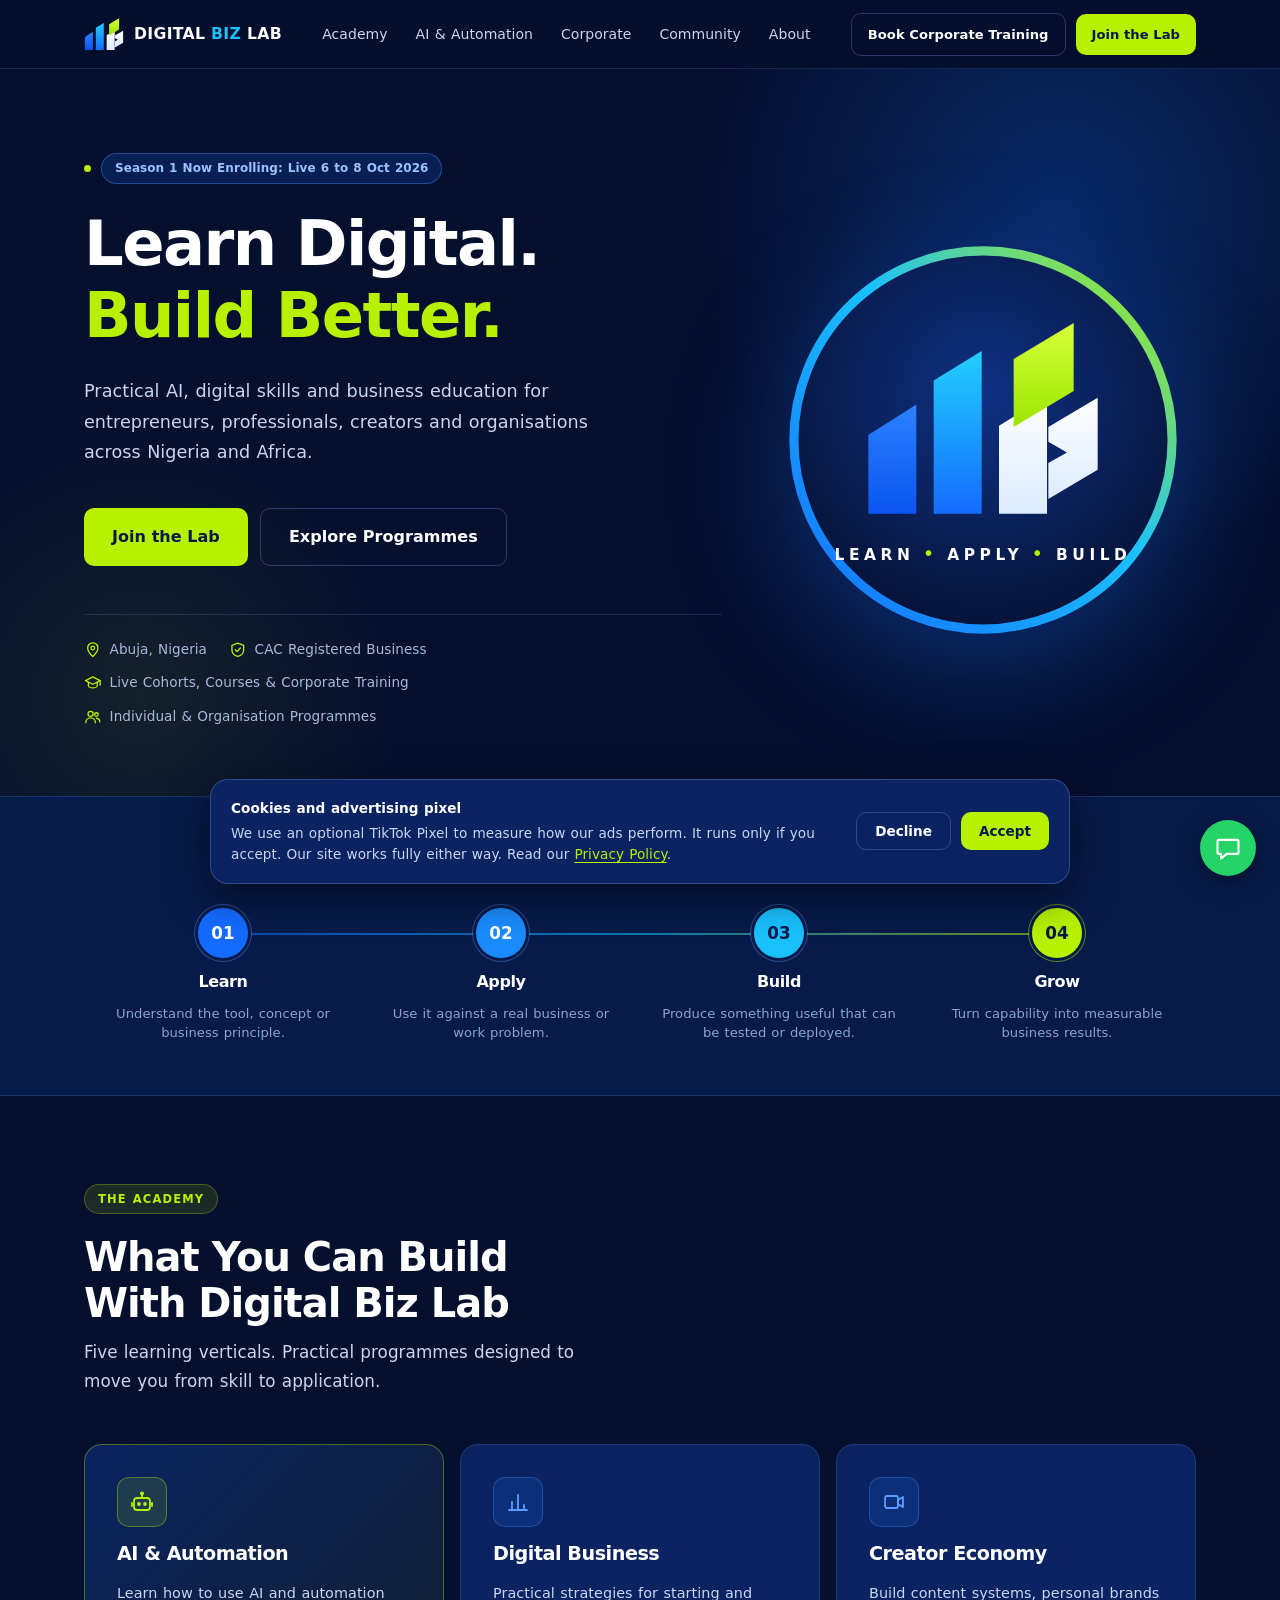
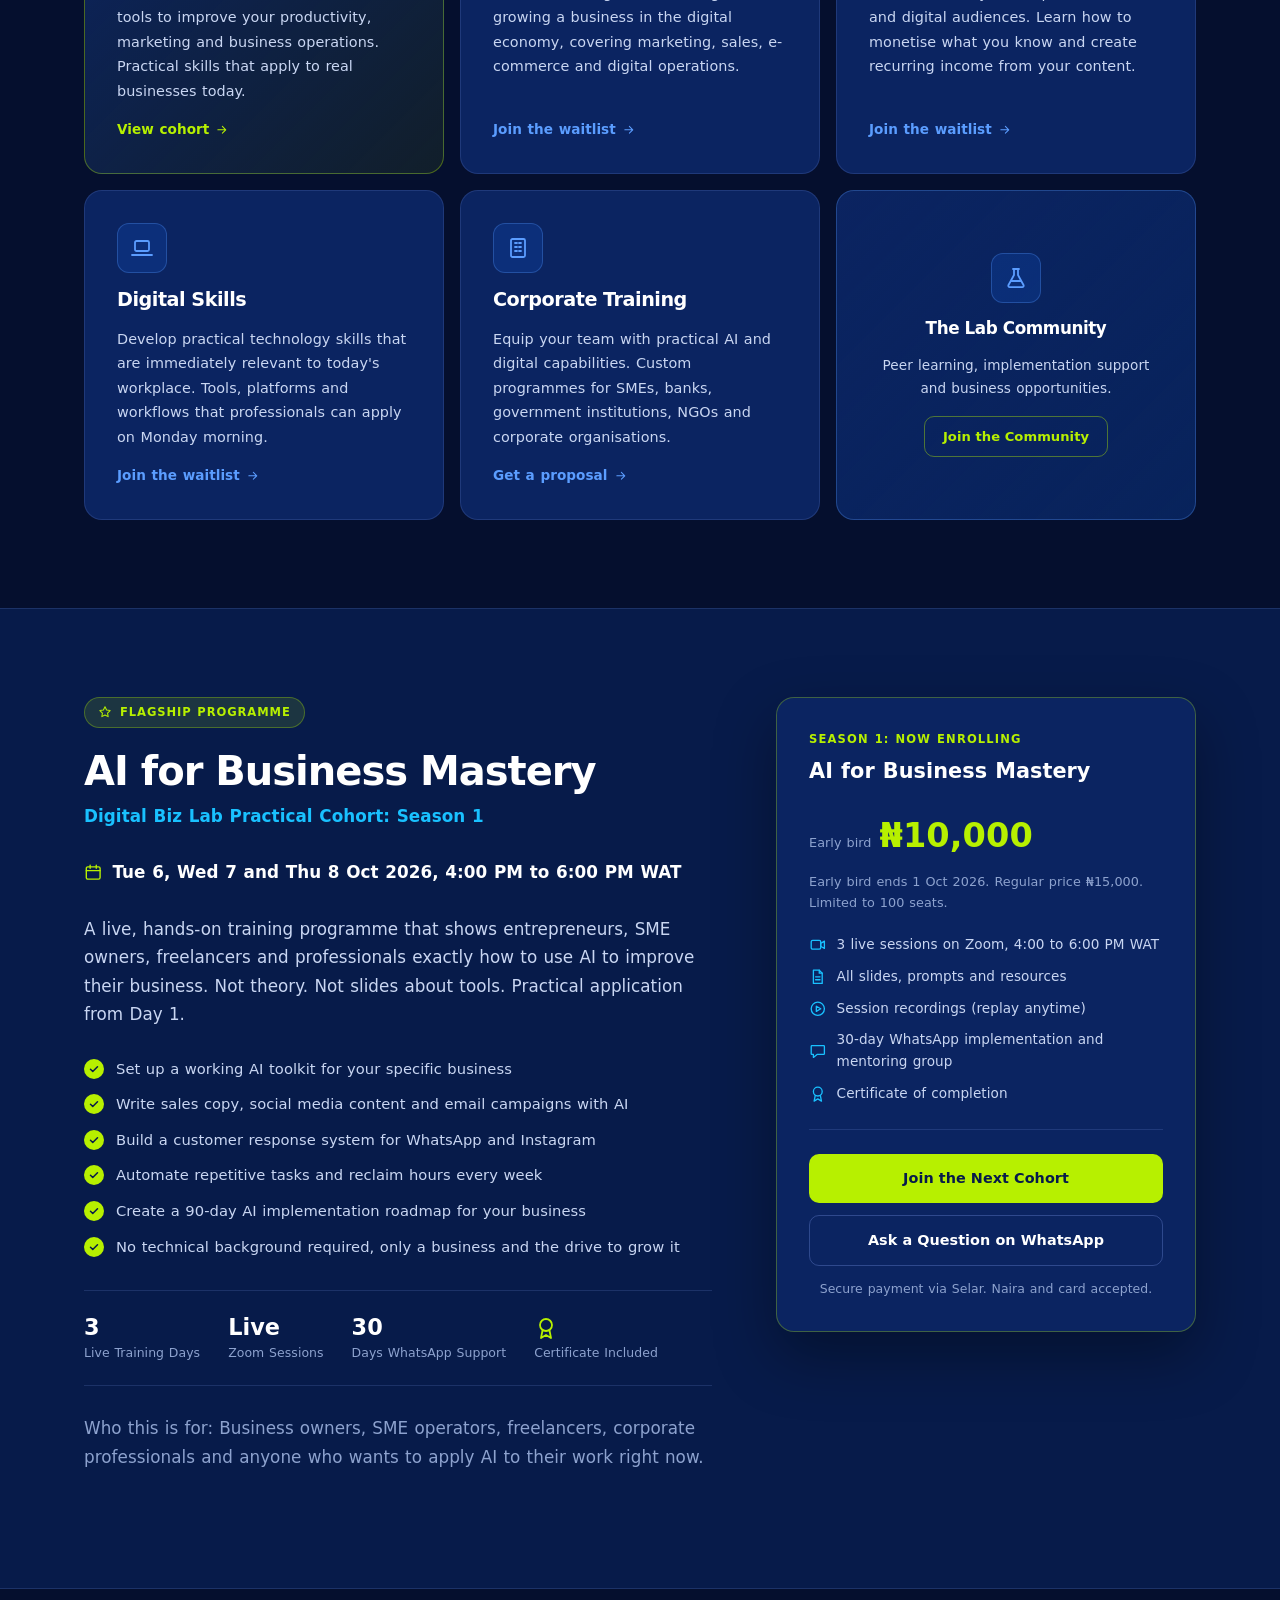
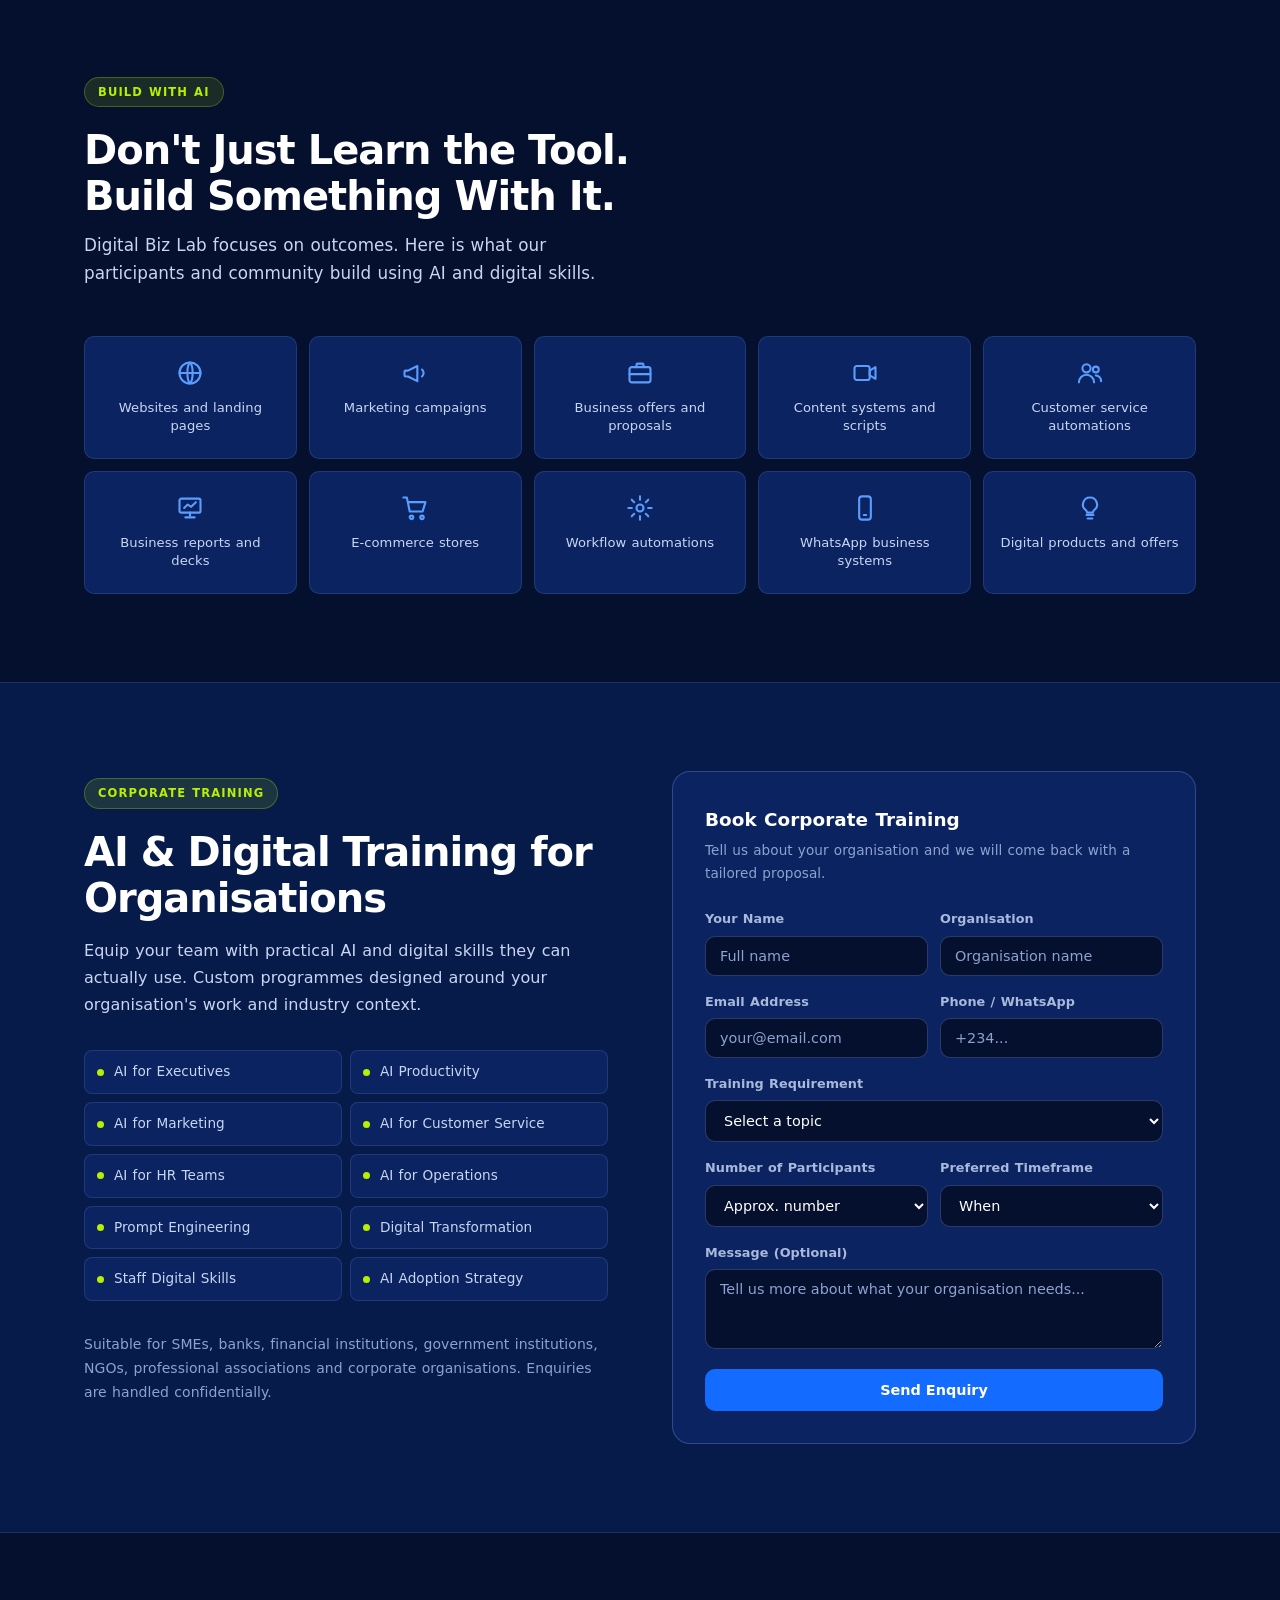
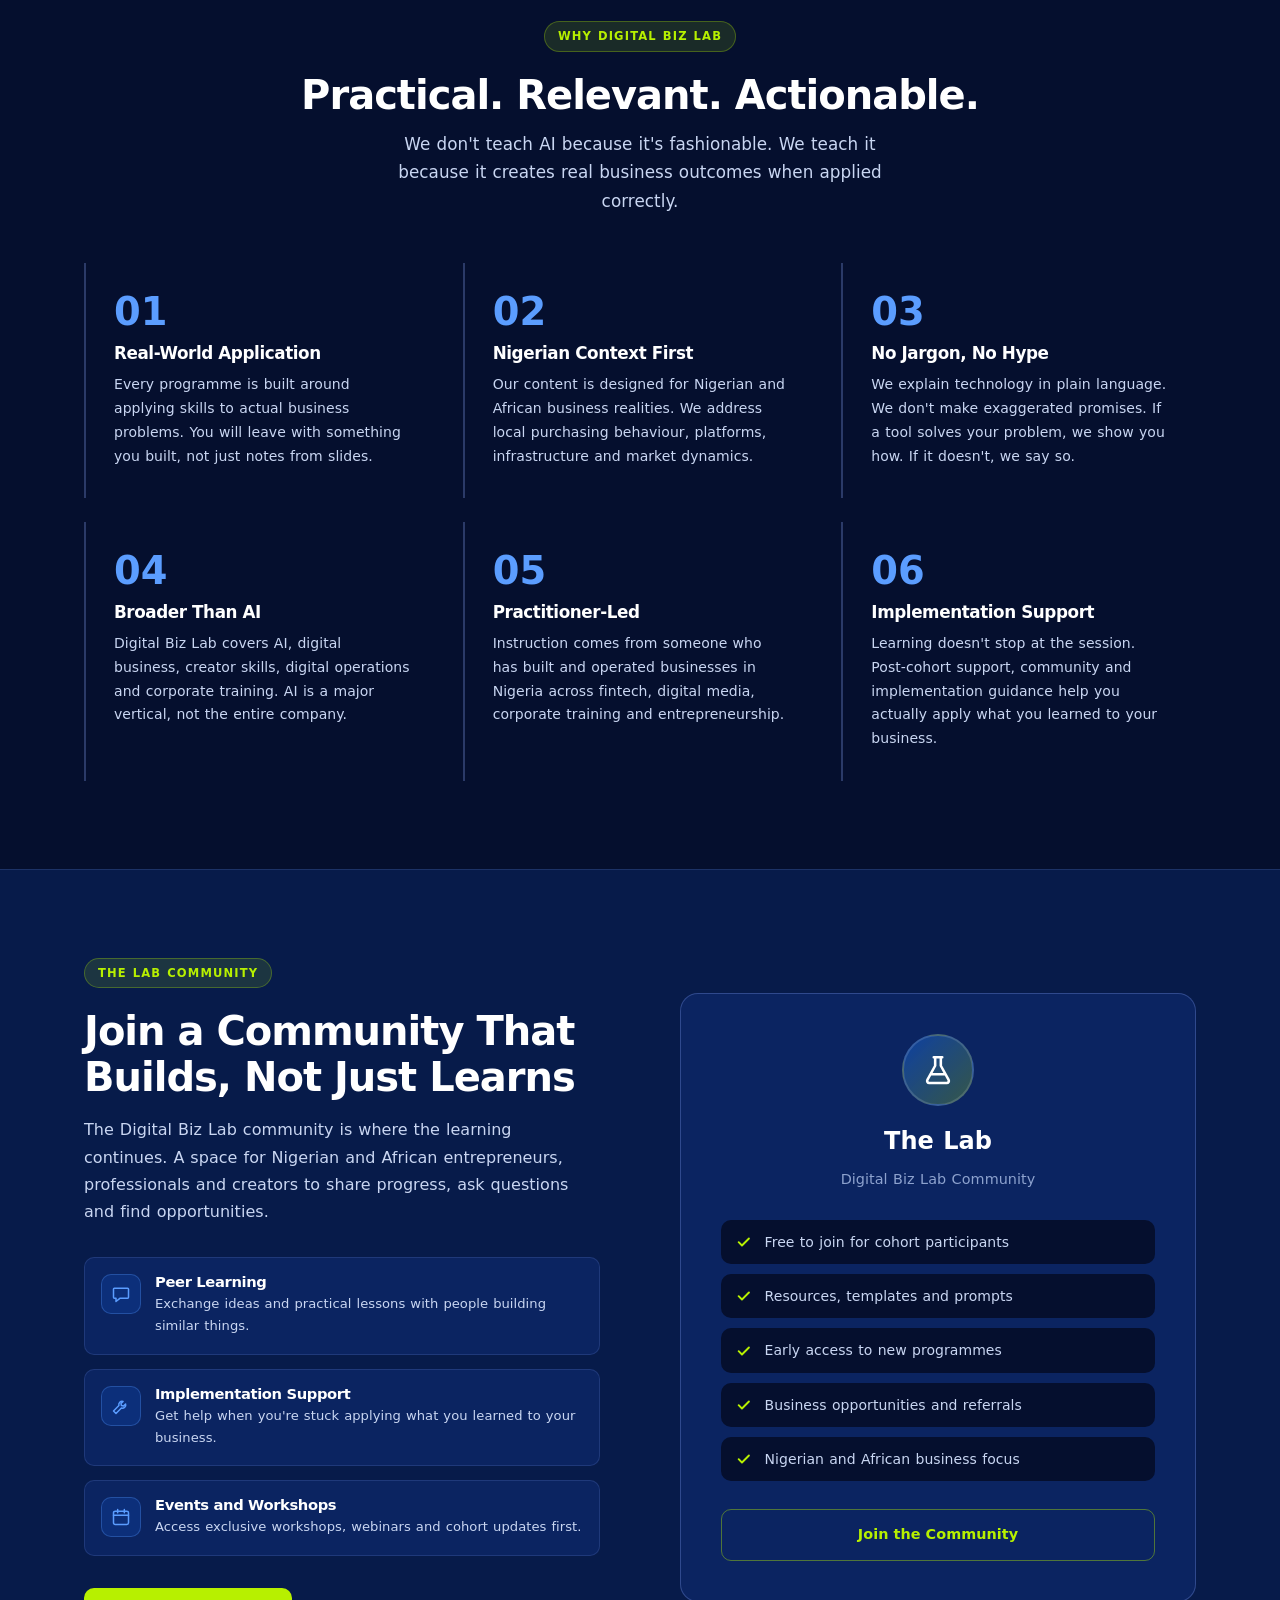
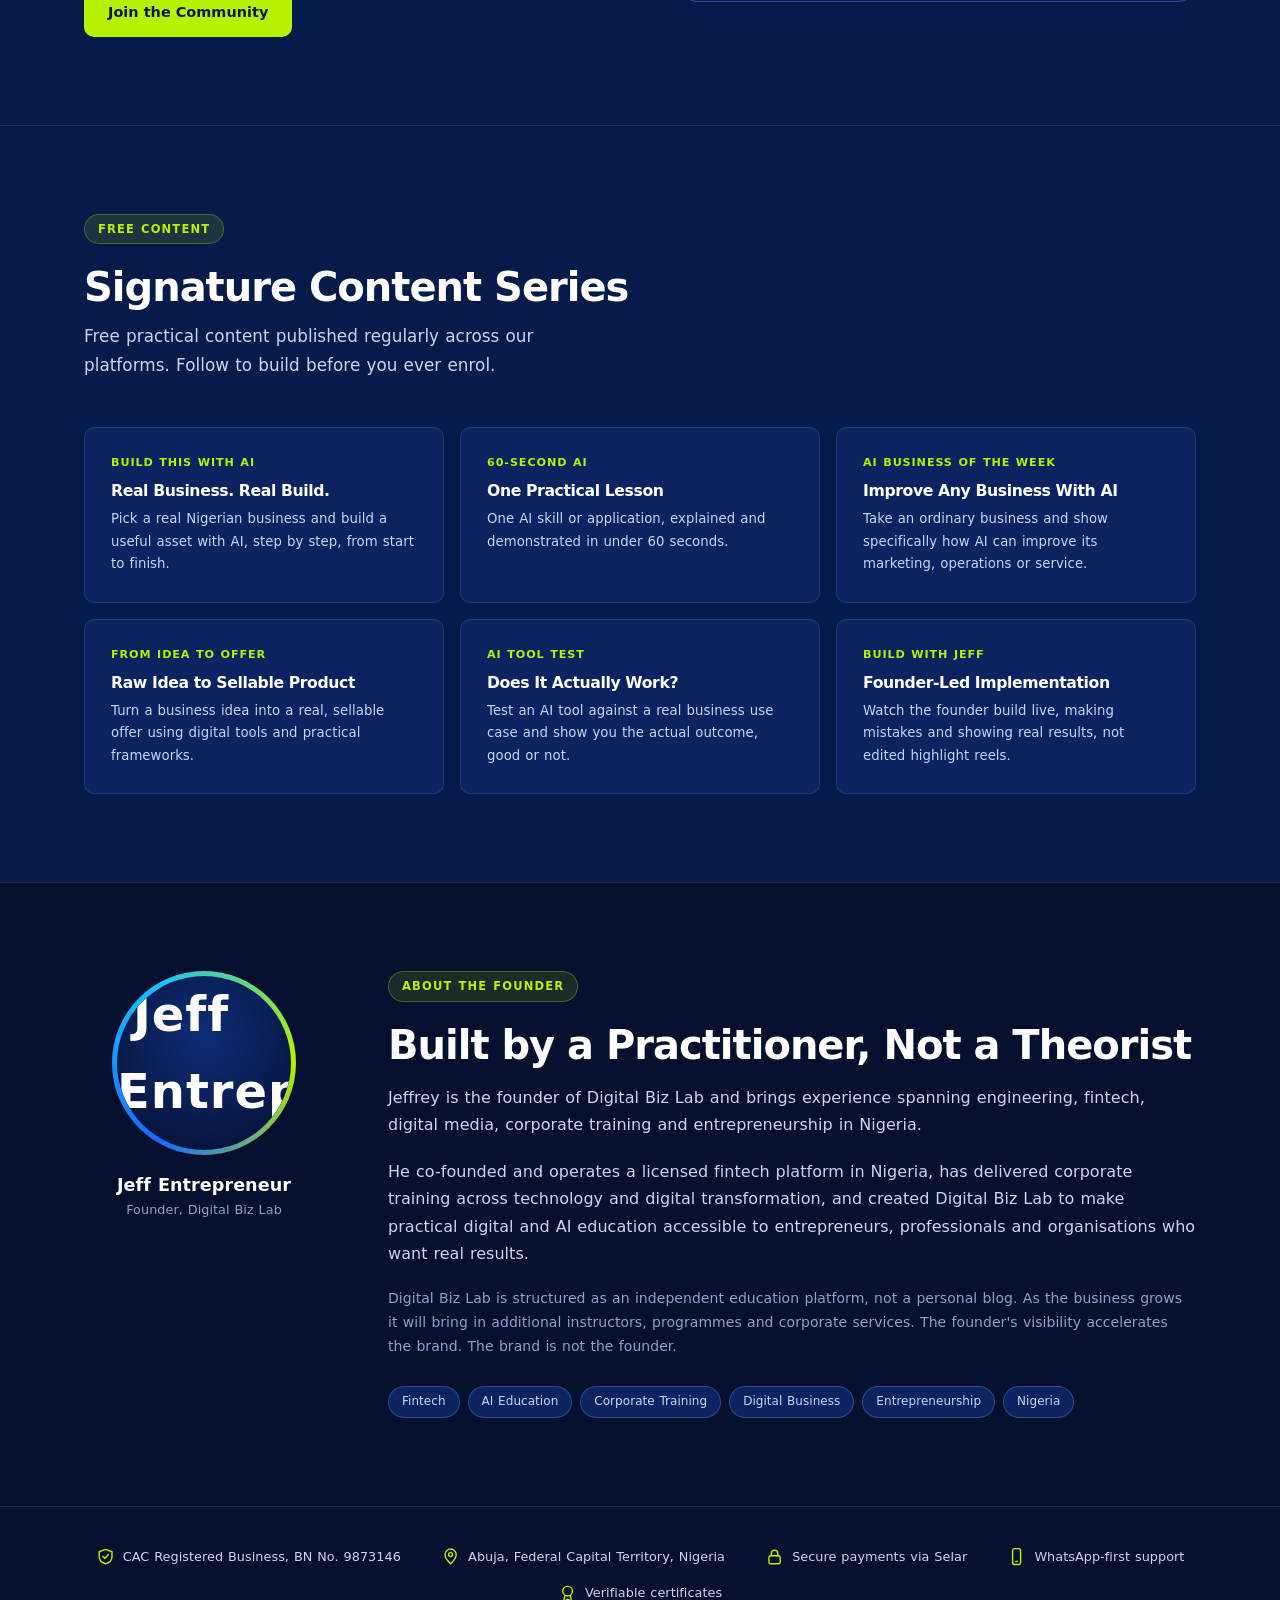
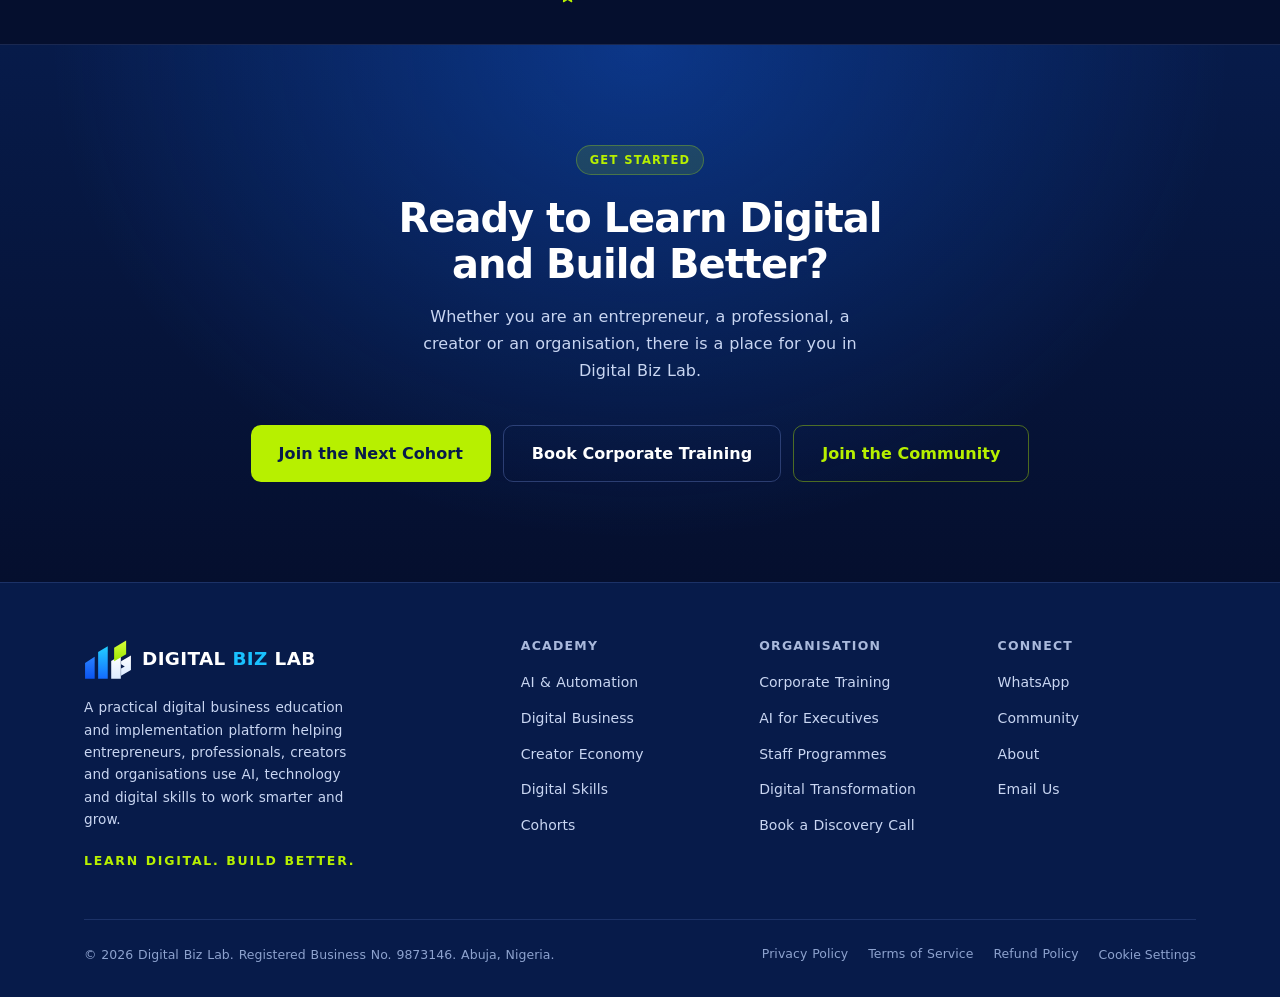
==== commit 957d01cc: "Add files via upload" ====
--- a/index.html
+++ b/index.html
@@ -3,42 +3,104 @@
 <head>
   <meta charset="UTF-8">
   <meta name="viewport" content="width=device-width, initial-scale=1.0">
-  <title>Digital Biz Lab — Learn Digital. Build Better.</title>
+  <title>Digital Biz Lab: Learn Digital. Build Better.</title>
   <meta name="description" content="Digital Biz Lab is a practical digital business education platform helping entrepreneurs, professionals, creators and organisations use AI, technology and digital skills to work smarter and grow.">
   <meta name="keywords" content="AI training Nigeria, digital skills Nigeria, AI business training, AI courses Abuja, corporate AI training Nigeria, digital business education, AI for entrepreneurs Nigeria">
-  <meta property="og:title" content="Digital Biz Lab — Learn Digital. Build Better.">
+  <meta name="theme-color" content="#071B4A">
+  <meta property="og:title" content="Digital Biz Lab: Learn Digital. Build Better.">
   <meta property="og:description" content="Practical AI, digital skills and business education for entrepreneurs, professionals, creators and organisations in Nigeria.">
   <meta property="og:type" content="website">
   <meta property="og:url" content="https://digitalbizlab.net">
+  <meta property="og:image" content="https://digitalbizlab.net/og-image.png">
+  <meta property="og:image:width" content="1200">
+  <meta property="og:image:height" content="630">
   <meta name="twitter:card" content="summary_large_image">
+  <meta name="twitter:image" content="https://digitalbizlab.net/og-image.png">
   <link rel="canonical" href="https://digitalbizlab.net">
-  <link rel="icon" href="data:image/svg+xml,<svg xmlns='http://www.w3.org/2000/svg' viewBox='0 0 100 100'><text y='.9em' font-size='90'>🔬</text></svg>">
-  <link rel="preconnect" href="https://fonts.googleapis.com">
-  <link rel="preconnect" href="https://fonts.gstatic.com" crossorigin>
-  <link href="https://fonts.googleapis.com/css2?family=Space+Grotesk:wght@400;500;600;700&family=Inter:wght@400;500;600&display=swap" rel="stylesheet">
+  <link rel="icon" href="/favicon.svg" type="image/svg+xml">
+  <link rel="icon" href="/favicon.ico" sizes="48x48">
+  <link rel="apple-touch-icon" href="/apple-touch-icon.png">
+  <link rel="manifest" href="/site.webmanifest">
+  <link rel="preload" href="/assets/fonts/sora-latin-wght-normal.woff2" as="font" type="font/woff2" crossorigin>
+  <link rel="preload" href="/assets/fonts/plus-jakarta-sans-latin-wght-normal.woff2" as="font" type="font/woff2" crossorigin>
+  <script type="application/ld+json">
+  {
+    "@context": "https://schema.org",
+    "@type": "EducationalOrganization",
+    "name": "Digital Biz Lab",
+    "url": "https://digitalbizlab.net",
+    "logo": "https://digitalbizlab.net/apple-touch-icon.png",
+    "slogan": "Learn Digital. Build Better.",
+    "description": "A practical digital business education platform helping entrepreneurs, professionals, creators and organisations use AI, technology and digital skills to work smarter and grow.",
+    "address": { "@type": "PostalAddress", "addressLocality": "Abuja", "addressCountry": "NG" },
+    "email": "hello@digitalbizlab.net"
+  }
+  </script>
   <style>
-    /* ===== DESIGN TOKENS ===== */
+    /* ===== SELF-HOSTED FONTS (Sora for display, Plus Jakarta Sans for body) ===== */
+    @font-face {
+      font-family: 'Sora';
+      font-style: normal;
+      font-weight: 100 800;
+      font-display: swap;
+      src: url('/assets/fonts/sora-latin-wght-normal.woff2') format('woff2');
+      unicode-range: U+0000-00FF, U+0131, U+0152-0153, U+02BB-02BC, U+02C6, U+02DA, U+02DC, U+0304, U+0308, U+0329, U+2000-206F, U+20AC, U+2122, U+2191, U+2193, U+2212, U+2215, U+FEFF, U+FFFD;
+    }
+    @font-face {
+      font-family: 'Sora';
+      font-style: normal;
+      font-weight: 100 800;
+      font-display: swap;
+      src: url('/assets/fonts/sora-latin-ext-wght-normal.woff2') format('woff2');
+      unicode-range: U+0100-02BA, U+02BD-02C5, U+02C7-02CC, U+02CE-02D7, U+02DD-02FF, U+0304, U+0308, U+0329, U+1D00-1DBF, U+1E00-1E9F, U+1EF2-1EFF, U+2020, U+20A0-20AB, U+20AD-20C0, U+2113, U+2C60-2C7F, U+A720-A7FF;
+    }
+    @font-face {
+      font-family: 'Plus Jakarta Sans';
+      font-style: normal;
+      font-weight: 200 800;
+      font-display: swap;
+      src: url('/assets/fonts/plus-jakarta-sans-latin-wght-normal.woff2') format('woff2');
+      unicode-range: U+0000-00FF, U+0131, U+0152-0153, U+02BB-02BC, U+02C6, U+02DA, U+02DC, U+0304, U+0308, U+0329, U+2000-206F, U+20AC, U+2122, U+2191, U+2193, U+2212, U+2215, U+FEFF, U+FFFD;
+    }
+    @font-face {
+      font-family: 'Plus Jakarta Sans';
+      font-style: normal;
+      font-weight: 200 800;
+      font-display: swap;
+      src: url('/assets/fonts/plus-jakarta-sans-latin-ext-wght-normal.woff2') format('woff2');
+      unicode-range: U+0100-02BA, U+02BD-02C5, U+02C7-02CC, U+02CE-02D7, U+02DD-02FF, U+0304, U+0308, U+0329, U+1D00-1DBF, U+1E00-1E9F, U+1EF2-1EFF, U+2020, U+20A0-20AB, U+20AD-20C0, U+2113, U+2C60-2C7F, U+A720-A7FF;
+    }
+
+    /* ===== DESIGN TOKENS (Digital Biz Lab brand palette) ===== */
     :root {
-      --navy: #0D1117;
-      --navy-mid: #161B22;
-      --navy-card: #1C2330;
-      --blue: #2563EB;
-      --blue-light: #3B82F6;
-      --blue-glow: rgba(37,99,235,0.15);
-      --yellow: #F5C400;
-      --yellow-muted: rgba(245,196,0,0.12);
+      /* Brand */
+      --navy: #071B4A;          /* Primary Navy */
+      --blue: #146BFF;          /* Electric Blue */
+      --lime: #B7F000;          /* Lime Accent */
+      --black: #111111;
       --white: #FFFFFF;
-      --grey-1: #F4F6F9;
-      --grey-2: #E2E8F0;
-      --grey-3: #94A3B8;
-      --grey-4: #64748B;
-      --text-body: #CBD5E1;
-      --text-muted: #64748B;
-      --border: rgba(255,255,255,0.07);
-      --radius: 8px;
-      --radius-lg: 16px;
-      --font-display: 'Space Grotesk', sans-serif;
-      --font-body: 'Inter', sans-serif;
+
+      /* Extended scale, derived from the brand colors and the logo artwork */
+      --bg: #050F2E;            /* page background, deeper than brand navy */
+      --bg-alt: #071B4A;        /* alternating sections, brand navy */
+      --card: #0B2461;          /* cards */
+      --card-hover: #0E2C75;
+      --blue-light: #5B9DFF;    /* blue for text on dark */
+      --blue-glow: rgba(20,107,255,0.18);
+      --cyan: #19C1FF;          /* the "BIZ" cyan in the logo */
+      --lime-hover: #CBFF2E;
+      --lime-muted: rgba(183,240,0,0.12);
+
+      --grey-3: #A9B9DC;
+      --text-body: #C9D6F2;
+      --text-muted: #8DA2CE;
+      --border: rgba(140,170,255,0.16);
+      --border-strong: rgba(140,170,255,0.28);
+
+      --radius: 10px;
+      --radius-lg: 18px;
+      --font-display: 'Sora', 'Plus Jakarta Sans', system-ui, sans-serif;
+      --font-body: 'Plus Jakarta Sans', system-ui, -apple-system, 'Segoe UI', Roboto, sans-serif;
       --max-w: 1160px;
     }
 
@@ -47,44 +109,56 @@
     html { scroll-behavior: smooth; }
     body {
       font-family: var(--font-body);
-      background: var(--navy);
+      background: var(--bg);
       color: var(--text-body);
       line-height: 1.6;
       -webkit-font-smoothing: antialiased;
-    }
-    img { max-width: 100%; display: block; }
+      text-rendering: optimizeLegibility;
+      letter-spacing: 0.003em;
+      word-spacing: 0.05em;
+    }
+    h1, h2, h3, h4, .btn, .wordmark { word-spacing: 0; }
+    img, svg { max-width: 100%; }
     a { text-decoration: none; color: inherit; }
     button { cursor: pointer; font-family: inherit; border: none; background: none; }
+    :focus-visible { outline: 2px solid var(--lime); outline-offset: 3px; border-radius: 6px; }
+
+    .ico {
+      width: 1.25em;
+      height: 1.25em;
+      flex-shrink: 0;
+      fill: none;
+      stroke: currentColor;
+      stroke-width: 1.8;
+      stroke-linecap: round;
+      stroke-linejoin: round;
+    }
 
     /* ===== LAYOUT ===== */
-    .container {
-      max-width: var(--max-w);
-      margin: 0 auto;
-      padding: 0 24px;
-    }
-    section { padding: 80px 0; }
+    .container { max-width: var(--max-w); margin: 0 auto; padding: 0 24px; }
+    section { padding: 88px 0; }
 
     /* ===== TYPOGRAPHY ===== */
-    h1, h2, h3, h4 { font-family: var(--font-display); color: var(--white); line-height: 1.15; letter-spacing: -0.02em; }
-    h1 { font-size: clamp(2.2rem, 5.5vw, 4rem); font-weight: 700; }
-    h2 { font-size: clamp(1.75rem, 3.5vw, 2.6rem); font-weight: 700; }
-    h3 { font-size: 1.25rem; font-weight: 600; }
+    h1, h2, h3, h4 { font-family: var(--font-display); color: var(--white); line-height: 1.15; letter-spacing: -0.025em; }
+    h1 { font-size: clamp(2.3rem, 5.2vw, 3.9rem); font-weight: 700; }
+    h2 { font-size: clamp(1.7rem, 3.3vw, 2.5rem); font-weight: 700; }
+    h3 { font-size: 1.2rem; font-weight: 600; }
     h4 { font-size: 1rem; font-weight: 600; }
     p { font-size: 1rem; line-height: 1.7; color: var(--text-body); }
 
     /* ===== COMPONENTS ===== */
     .pill {
       display: inline-block;
-      background: var(--yellow-muted);
-      color: var(--yellow);
+      background: var(--lime-muted);
+      color: var(--lime);
       font-family: var(--font-display);
-      font-size: 0.75rem;
+      font-size: 0.72rem;
       font-weight: 600;
-      letter-spacing: 0.08em;
+      letter-spacing: 0.1em;
       text-transform: uppercase;
-      padding: 4px 12px;
+      padding: 5px 13px;
       border-radius: 100px;
-      border: 1px solid rgba(245,196,0,0.2);
+      border: 1px solid rgba(183,240,0,0.28);
       margin-bottom: 20px;
     }
 
@@ -100,92 +174,75 @@
       transition: all 0.2s;
       white-space: nowrap;
     }
-    .btn-primary {
-      background: var(--yellow);
-      color: var(--navy);
-    }
-    .btn-primary:hover { background: #E8B800; transform: translateY(-1px); }
-    .btn-secondary {
-      background: transparent;
-      color: var(--white);
-      border: 1px solid var(--border);
-    }
-    .btn-secondary:hover { background: var(--navy-card); border-color: rgba(255,255,255,0.15); }
-    .btn-blue {
-      background: var(--blue);
-      color: var(--white);
-    }
-    .btn-blue:hover { background: var(--blue-light); transform: translateY(-1px); }
-    .btn-outline-yellow {
-      background: transparent;
-      color: var(--yellow);
-      border: 1px solid rgba(245,196,0,0.3);
-    }
-    .btn-outline-yellow:hover { background: var(--yellow-muted); }
+    .btn-primary { background: var(--lime); color: var(--navy); }
+    .btn-primary:hover { background: var(--lime-hover); transform: translateY(-1px); box-shadow: 0 8px 24px rgba(183,240,0,0.22); }
+    .btn-secondary { background: transparent; color: var(--white); border: 1px solid var(--border-strong); }
+    .btn-secondary:hover { background: rgba(255,255,255,0.07); border-color: rgba(255,255,255,0.4); }
+    .btn-blue { background: var(--blue); color: var(--white); }
+    .btn-blue:hover { background: #2E7DFF; transform: translateY(-1px); box-shadow: 0 8px 24px rgba(20,107,255,0.35); }
+    .btn-outline-lime { background: transparent; color: var(--lime); border: 1px solid rgba(183,240,0,0.4); }
+    .btn-outline-lime:hover { background: var(--lime-muted); border-color: var(--lime); }
 
     /* ===== NAV ===== */
     nav {
       position: sticky;
       top: 0;
       z-index: 100;
-      background: rgba(13,17,23,0.92);
-      backdrop-filter: blur(12px);
+      background: rgba(5,15,46,0.86);
+      -webkit-backdrop-filter: blur(14px);
+      backdrop-filter: blur(14px);
       border-bottom: 1px solid var(--border);
     }
     .nav-inner {
       display: flex;
       align-items: center;
       justify-content: space-between;
-      height: 64px;
+      height: 68px;
       gap: 16px;
     }
-    .nav-logo {
+    .brand {
+      display: inline-flex;
+      align-items: center;
+      gap: 10px;
+      flex-shrink: 0;
+      color: var(--white);
+    }
+    .brand-mark { width: 40px; height: 34px; flex-shrink: 0; }
+    .wordmark {
       font-family: var(--font-display);
-      font-size: 1.1rem;
-      font-weight: 700;
-      color: var(--white);
-      display: flex;
-      align-items: center;
-      gap: 8px;
-      flex-shrink: 0;
-    }
-    .nav-logo span { color: var(--yellow); }
-    .nav-links {
-      display: flex;
-      align-items: center;
-      gap: 4px;
-      list-style: none;
-    }
+      font-weight: 800;
+      font-size: 0.98rem;
+      letter-spacing: 0.02em;
+      text-transform: uppercase;
+      line-height: 1;
+      white-space: nowrap;
+    }
+    .wordmark em { font-style: normal; color: var(--cyan); }
+    .nav-links { display: flex; align-items: center; gap: 4px; list-style: none; }
     .nav-links a {
       color: var(--text-body);
       font-size: 0.875rem;
       font-weight: 500;
-      padding: 6px 12px;
-      border-radius: 6px;
+      padding: 7px 12px;
+      border-radius: 8px;
       transition: all 0.15s;
     }
-    .nav-links a:hover { color: var(--white); background: var(--navy-card); }
+    .nav-links a:hover { color: var(--white); background: rgba(255,255,255,0.07); }
     .nav-cta { display: flex; align-items: center; gap: 10px; }
     .nav-toggle {
       display: none;
       flex-direction: column;
       gap: 5px;
-      padding: 8px;
-      border-radius: 6px;
-      background: var(--navy-card);
-    }
-    .nav-toggle span {
-      display: block;
-      width: 22px;
-      height: 2px;
-      background: var(--white);
-      border-radius: 2px;
-      transition: all 0.2s;
-    }
+      padding: 10px;
+      border-radius: 8px;
+      background: var(--card);
+      border: 1px solid var(--border);
+    }
+    .nav-toggle span { display: block; width: 22px; height: 2px; background: var(--white); border-radius: 2px; transition: all 0.2s; }
     .mobile-menu {
       display: none;
       flex-direction: column;
-      background: var(--navy-mid);
+      background: var(--bg-alt);
       border-top: 1px solid var(--border);
       padding: 16px 24px 24px;
       gap: 4px;
@@ -195,126 +252,108 @@
       color: var(--text-body);
       font-size: 0.95rem;
       font-weight: 500;
-      padding: 10px 0;
+      padding: 12px 0;
       border-bottom: 1px solid var(--border);
     }
     .mobile-menu a:hover { color: var(--white); }
-    .mobile-menu .btn { margin-top: 12px; text-align: center; justify-content: center; }
+    .mobile-menu .btn { margin-top: 12px; text-align: center; justify-content: center; border-bottom: none; color: var(--navy); }
 
     /* ===== HERO ===== */
-    .hero {
-      padding: 80px 0 60px;
-      position: relative;
-      overflow: hidden;
-    }
+    .hero { padding: 84px 0 68px; position: relative; overflow: hidden; }
     .hero::before {
       content: '';
       position: absolute;
-      top: -200px;
-      right: -200px;
-      width: 700px;
-      height: 700px;
-      background: radial-gradient(circle, rgba(37,99,235,0.12) 0%, transparent 70%);
+      top: -240px;
+      right: -160px;
+      width: 760px;
+      height: 760px;
+      background: radial-gradient(circle, rgba(20,107,255,0.28) 0%, transparent 68%);
       pointer-events: none;
     }
     .hero::after {
       content: '';
       position: absolute;
-      bottom: -100px;
-      left: -100px;
-      width: 500px;
-      height: 500px;
-      background: radial-gradient(circle, rgba(245,196,0,0.06) 0%, transparent 70%);
+      bottom: -180px;
+      left: -140px;
+      width: 560px;
+      height: 560px;
+      background: radial-gradient(circle, rgba(183,240,0,0.08) 0%, transparent 70%);
       pointer-events: none;
     }
-    .hero-content { position: relative; z-index: 1; max-width: 820px; }
-    .hero-eyebrow {
-      display: flex;
-      align-items: center;
-      gap: 10px;
-      margin-bottom: 24px;
-    }
+    .hero-grid {
+      position: relative;
+      z-index: 1;
+      display: grid;
+      grid-template-columns: 1.2fr 0.8fr;
+      gap: 48px;
+      align-items: center;
+    }
+    .hero-eyebrow { display: flex; align-items: center; gap: 10px; margin-bottom: 24px; }
     .hero-badge {
       background: var(--blue-glow);
-      border: 1px solid rgba(37,99,235,0.3);
-      color: var(--blue-light);
+      border: 1px solid rgba(91,157,255,0.35);
+      color: #9CC3FF;
       font-family: var(--font-display);
       font-size: 0.75rem;
       font-weight: 600;
-      padding: 4px 12px;
+      padding: 5px 13px;
       border-radius: 100px;
     }
-    .hero-badge-dot {
-      width: 6px;
-      height: 6px;
-      background: var(--blue-light);
-      border-radius: 50%;
-      animation: pulse 2s infinite;
-    }
-    @keyframes pulse {
-      0%, 100% { opacity: 1; }
-      50% { opacity: 0.3; }
-    }
+    .hero-badge-dot { width: 7px; height: 7px; background: var(--lime); border-radius: 50%; animation: pulse 2s infinite; }
+    @keyframes pulse { 0%, 100% { opacity: 1; } 50% { opacity: 0.3; } }
     .hero h1 { margin-bottom: 24px; }
-    .hero h1 em {
-      font-style: normal;
-      color: var(--yellow);
-    }
-    .hero-sub {
-      font-size: 1.1rem;
-      color: var(--text-body);
-      max-width: 560px;
-      margin-bottom: 40px;
-      line-height: 1.7;
-    }
-    .hero-ctas { display: flex; gap: 12px; flex-wrap: wrap; margin-bottom: 56px; }
+    .hero h1 em { font-style: normal; color: var(--lime); }
+    .hero-sub { font-size: 1.1rem; color: var(--text-body); max-width: 540px; margin-bottom: 40px; line-height: 1.75; }
+    .hero-ctas { display: flex; gap: 12px; flex-wrap: wrap; margin-bottom: 48px; }
     .hero-social-proof {
       display: flex;
       align-items: center;
-      gap: 20px;
+      gap: 12px 22px;
       padding-top: 24px;
       border-top: 1px solid var(--border);
       flex-wrap: wrap;
     }
-    .proof-item {
-      display: flex;
-      align-items: center;
-      gap: 8px;
-      font-size: 0.85rem;
-      color: var(--grey-3);
-    }
-    .proof-icon { color: var(--yellow); font-size: 1rem; }
+    .proof-item { display: flex; align-items: center; gap: 8px; font-size: 0.85rem; color: var(--grey-3); }
+    .proof-item .ico { color: var(--lime); width: 1.1rem; height: 1.1rem; }
+
+    .hero-visual { display: flex; justify-content: center; }
+    .hero-visual svg {
+      width: 100%;
+      max-width: 400px;
+      height: auto;
+      filter: drop-shadow(0 30px 60px rgba(20,107,255,0.35));
+      animation: float 7s ease-in-out infinite;
+    }
+    @keyframes float { 0%, 100% { transform: translateY(0); } 50% { transform: translateY(-10px); } }
+    .hero-visual text { font-family: var(--font-display); }
 
     /* ===== METHODOLOGY STRIP ===== */
     .methodology {
-      background: var(--navy-mid);
+      background: var(--bg-alt);
       border-top: 1px solid var(--border);
       border-bottom: 1px solid var(--border);
-      padding: 48px 0;
+      padding: 52px 0;
     }
     .methodology-label {
       text-align: center;
+      font-family: var(--font-display);
       font-size: 0.75rem;
       font-weight: 600;
-      letter-spacing: 0.1em;
+      letter-spacing: 0.12em;
       text-transform: uppercase;
       color: var(--text-muted);
       margin-bottom: 36px;
     }
-    .method-grid {
-      display: grid;
-      grid-template-columns: repeat(4, 1fr);
-      gap: 0;
-      position: relative;
-    }
+    .method-grid { display: grid; grid-template-columns: repeat(4, 1fr); gap: 0; position: relative; }
     .method-grid::before {
       content: '';
       position: absolute;
       top: 28px;
       left: 12.5%;
       width: 75%;
-      height: 1px;
-      background: linear-gradient(90deg, transparent, var(--border), var(--blue), var(--border), transparent);
+      height: 2px;
+      background: linear-gradient(90deg, var(--blue), var(--cyan), var(--lime));
+      opacity: 0.55;
       z-index: 0;
     }
     .method-step {
@@ -331,38 +370,34 @@
       width: 56px;
       height: 56px;
       border-radius: 50%;
-      background: var(--navy);
-      border: 2px solid var(--border);
+      background: var(--blue);
+      border: 3px solid var(--bg-alt);
       display: flex;
       align-items: center;
       justify-content: center;
       font-family: var(--font-display);
-      font-size: 1.1rem;
+      font-size: 1.05rem;
       font-weight: 700;
-      color: var(--grey-3);
-    }
-    .method-step.active .method-num {
-      background: var(--blue);
-      border-color: var(--blue);
       color: var(--white);
-    }
-    .method-step h4 { color: var(--white); font-size: 0.95rem; }
-    .method-step p { font-size: 0.8rem; color: var(--text-muted); line-height: 1.5; }
-
-    /* ===== VERTICALS ===== */
+      box-shadow: 0 0 0 1px rgba(91,157,255,0.4);
+    }
+    .method-step:nth-child(2) .method-num { background: #1B8CFF; }
+    .method-step:nth-child(3) .method-num { background: var(--cyan); color: var(--navy); }
+    .method-step:nth-child(4) .method-num { background: var(--lime); color: var(--navy); box-shadow: 0 0 0 1px rgba(183,240,0,0.5); }
+    .method-step h4 { color: var(--white); font-size: 1rem; }
+    .method-step p { font-size: 0.82rem; color: var(--text-muted); line-height: 1.5; }
+
+    /* ===== SECTION HEADS ===== */
     .section-head { margin-bottom: 48px; }
     .section-head h2 { margin-bottom: 12px; }
     .section-head p { font-size: 1.05rem; max-width: 540px; color: var(--text-body); }
     .section-head.centered { text-align: center; }
     .section-head.centered p { margin: 0 auto; }
 
-    .verticals-grid {
-      display: grid;
-      grid-template-columns: repeat(3, 1fr);
-      gap: 16px;
-    }
+    /* ===== VERTICALS ===== */
+    .verticals-grid { display: grid; grid-template-columns: repeat(3, 1fr); gap: 16px; }
     .vertical-card {
-      background: var(--navy-card);
+      background: var(--card);
       border: 1px solid var(--border);
       border-radius: var(--radius-lg);
       padding: 32px;
@@ -371,27 +406,34 @@
       flex-direction: column;
       gap: 16px;
     }
-    .vertical-card:hover {
-      border-color: rgba(37,99,235,0.3);
-      transform: translateY(-2px);
-    }
+    .vertical-card:hover { border-color: rgba(91,157,255,0.5); background: var(--card-hover); transform: translateY(-2px); }
     .vertical-card.featured {
-      border-color: rgba(245,196,0,0.3);
-      background: linear-gradient(135deg, var(--navy-card), rgba(245,196,0,0.04));
-    }
-    .vertical-card.featured:hover { border-color: rgba(245,196,0,0.5); }
+      border-color: rgba(183,240,0,0.35);
+      background: linear-gradient(135deg, var(--card), rgba(183,240,0,0.07));
+    }
+    .vertical-card.featured:hover { border-color: rgba(183,240,0,0.6); }
+    .vertical-card.community-card {
+      background: linear-gradient(135deg, var(--card), rgba(20,107,255,0.22));
+      border-color: rgba(91,157,255,0.3);
+      justify-content: center;
+      align-items: center;
+      text-align: center;
+      min-height: 220px;
+    }
     .v-icon {
-      width: 48px;
-      height: 48px;
-      border-radius: 10px;
+      width: 50px;
+      height: 50px;
+      border-radius: 12px;
       display: flex;
       align-items: center;
       justify-content: center;
-      font-size: 1.4rem;
-      background: var(--navy-mid);
-      border: 1px solid var(--border);
+      background: rgba(20,107,255,0.16);
+      border: 1px solid rgba(91,157,255,0.3);
+      color: var(--blue-light);
       flex-shrink: 0;
     }
+    .v-icon .ico { width: 24px; height: 24px; }
+    .vertical-card.featured .v-icon { background: var(--lime-muted); border-color: rgba(183,240,0,0.35); color: var(--lime); }
     .vertical-card h3 { color: var(--white); margin: 0; }
     .vertical-card p { font-size: 0.9rem; color: var(--text-body); flex: 1; }
     .v-link {
@@ -404,595 +446,459 @@
       gap: 6px;
       transition: gap 0.15s;
     }
+    .v-link .ico { width: 1em; height: 1em; }
     .v-link:hover { gap: 10px; }
-    .vertical-card.featured .v-link { color: var(--yellow); }
+    .vertical-card.featured .v-link { color: var(--lime); }
 
     /* ===== FLAGSHIP ===== */
-    .flagship {
-      background: var(--navy-mid);
+    .flagship { background: var(--bg-alt); border-top: 1px solid var(--border); border-bottom: 1px solid var(--border); }
+    .flagship-inner { display: grid; grid-template-columns: 1fr 420px; gap: 64px; align-items: start; }
+    .flagship-tag {
+      display: inline-flex;
+      align-items: center;
+      gap: 8px;
+      background: var(--lime-muted);
+      border: 1px solid rgba(183,240,0,0.3);
+      color: var(--lime);
+      font-family: var(--font-display);
+      font-size: 0.72rem;
+      font-weight: 600;
+      padding: 5px 13px;
+      border-radius: 100px;
+      margin-bottom: 20px;
+      letter-spacing: 0.08em;
+      text-transform: uppercase;
+    }
+    .flagship-left h2 { margin-bottom: 8px; }
+    .flagship-subtitle { color: var(--cyan); font-family: var(--font-display); font-size: 1rem; font-weight: 600; margin-bottom: 20px; }
+    .flagship-schedule { display: flex; align-items: center; gap: 10px; font-size: 0.95rem; font-weight: 600; color: var(--white); margin-bottom: 20px; }
+    .flagship-schedule .ico { color: var(--lime); width: 1.15rem; height: 1.15rem; }
+    .flagship-left > p { margin-bottom: 28px; font-size: 1.05rem; }
+    .outcome-list { list-style: none; display: flex; flex-direction: column; gap: 12px; margin-bottom: 32px; }
+    .outcome-list li { display: flex; align-items: flex-start; gap: 12px; font-size: 0.92rem; color: var(--text-body); }
+    .check {
+      width: 20px;
+      height: 20px;
+      background: var(--lime);
+      border-radius: 50%;
+      color: var(--navy);
+      display: flex;
+      align-items: center;
+      justify-content: center;
+      flex-shrink: 0;
+      margin-top: 2px;
+    }
+    .check .ico { width: 12px; height: 12px; stroke-width: 3; }
+    .flagship-stats {
+      display: flex;
+      gap: 28px;
+      flex-wrap: wrap;
+      padding: 22px 0;
       border-top: 1px solid var(--border);
       border-bottom: 1px solid var(--border);
-    }
-    .flagship-inner {
-      display: grid;
-      grid-template-columns: 1fr 420px;
-      gap: 64px;
-      align-items: start;
-    }
-    .flagship-tag {
-      display: inline-flex;
-      align-items: center;
-      gap: 8px;
-      background: var(--blue-glow);
-      border: 1px solid rgba(37,99,235,0.25);
-      color: var(--blue-light);
-      font-family: var(--font-display);
-      font-size: 0.75rem;
-      font-weight: 600;
-      padding: 4px 12px;
-      border-radius: 100px;
-      margin-bottom: 20px;
-      letter-spacing: 0.06em;
-      text-transform: uppercase;
-    }
-    .flagship-left h2 { margin-bottom: 8px; }
-    .flagship-subtitle {
-      color: var(--yellow);
-      font-family: var(--font-display);
-      font-size: 1rem;
-      font-weight: 600;
-      margin-bottom: 20px;
-    }
-    .flagship-left > p { margin-bottom: 28px; font-size: 1.05rem; }
-    .outcome-list {
+      margin-bottom: 28px;
+    }
+    .stat-num { font-family: var(--font-display); font-size: 1.4rem; font-weight: 700; color: var(--white); display: flex; align-items: center; height: 1.9rem; }
+    .stat-num .ico { color: var(--lime); width: 1.5rem; height: 1.5rem; }
+    .stat-label { font-size: 0.78rem; color: var(--text-muted); }
+    .flagship-note { font-size: 0.85rem; color: var(--text-muted); }
+    .flagship-card {
+      background: var(--card);
+      border: 1px solid rgba(183,240,0,0.3);
+      border-radius: var(--radius-lg);
+      padding: 32px;
+      position: sticky;
+      top: 92px;
+      box-shadow: 0 24px 60px rgba(0,0,0,0.35);
+    }
+    .cohort-label { font-family: var(--font-display); font-size: 0.72rem; font-weight: 600; color: var(--lime); text-transform: uppercase; letter-spacing: 0.1em; margin-bottom: 4px; }
+    .cohort-name { font-family: var(--font-display); font-size: 1.3rem; font-weight: 700; color: var(--white); margin-bottom: 20px; }
+    .price-row { display: flex; align-items: baseline; gap: 8px; margin-bottom: 8px; }
+    .price-from { font-size: 0.8rem; color: var(--text-muted); }
+    .price-amount { font-family: var(--font-display); font-size: 2.1rem; font-weight: 700; color: var(--lime); }
+    .price-note { font-size: 0.8rem; color: var(--text-muted); margin-bottom: 20px; }
+    .cohort-includes {
       list-style: none;
       display: flex;
       flex-direction: column;
       gap: 10px;
-      margin-bottom: 32px;
-    }
-    .outcome-list li {
-      display: flex;
-      align-items: flex-start;
-      gap: 10px;
-      font-size: 0.9rem;
-      color: var(--text-body);
-    }
-    .check {
-      width: 18px;
-      height: 18px;
-      background: var(--blue-glow);
-      border: 1px solid rgba(37,99,235,0.3);
-      border-radius: 50%;
-      color: var(--blue-light);
-      font-size: 0.65rem;
-      display: flex;
-      align-items: center;
-      justify-content: center;
-      flex-shrink: 0;
-      margin-top: 2px;
-    }
-    .flagship-card {
-      background: var(--navy-card);
-      border: 1px solid rgba(245,196,0,0.2);
-      border-radius: var(--radius-lg);
-      padding: 32px;
-      position: sticky;
-      top: 80px;
-    }
-    .cohort-label {
-      font-family: var(--font-display);
-      font-size: 0.75rem;
-      font-weight: 600;
-      color: var(--text-muted);
-      text-transform: uppercase;
-      letter-spacing: 0.08em;
-      margin-bottom: 4px;
-    }
-    .cohort-name {
-      font-family: var(--font-display);
-      font-size: 1.3rem;
-      font-weight: 700;
-      color: var(--white);
-      margin-bottom: 20px;
-    }
-    .price-row {
-      display: flex;
-      align-items: baseline;
-      gap: 8px;
-      margin-bottom: 20px;
-    }
-    .price-from {
-      font-size: 0.8rem;
-      color: var(--text-muted);
-    }
-    .price-amount {
-      font-family: var(--font-display);
-      font-size: 2rem;
-      font-weight: 700;
-      color: var(--yellow);
-    }
-    .price-note { font-size: 0.8rem; color: var(--text-muted); }
-    .cohort-includes {
-      list-style: none;
-      display: flex;
-      flex-direction: column;
-      gap: 8px;
       margin-bottom: 24px;
       padding-bottom: 24px;
       border-bottom: 1px solid var(--border);
     }
-    .cohort-includes li {
+    .cohort-includes li { display: flex; align-items: center; gap: 10px; font-size: 0.85rem; color: var(--text-body); }
+    .cohort-includes li .ico { color: var(--cyan); width: 1.1rem; height: 1.1rem; }
+    .flagship-card .btn { width: 100%; justify-content: center; margin-bottom: 12px; }
+    .card-reassurance { text-align: center; font-size: 0.78rem; color: var(--text-muted); }
+
+    /* ===== BUILD STRIP ===== */
+    .build-strip { background: var(--bg); }
+    .build-grid { display: grid; grid-template-columns: repeat(5, 1fr); gap: 12px; }
+    .build-item {
+      background: var(--card);
+      border: 1px solid var(--border);
+      border-radius: var(--radius);
+      padding: 22px 16px;
+      text-align: center;
+      transition: all 0.2s;
+    }
+    .build-item:hover { border-color: rgba(183,240,0,0.4); background: var(--card-hover); transform: translateY(-2px); }
+    .build-item .ico { width: 28px; height: 28px; color: var(--blue-light); display: block; margin: 0 auto 12px; transition: color 0.2s; }
+    .build-item:hover .ico { color: var(--lime); }
+    .build-item p { font-size: 0.82rem; color: var(--text-body); line-height: 1.4; }
+
+    /* ===== CORPORATE ===== */
+    .corporate { background: var(--bg-alt); border-top: 1px solid var(--border); border-bottom: 1px solid var(--border); }
+    .corporate-inner { display: grid; grid-template-columns: 1fr 1fr; gap: 64px; align-items: center; }
+    .corporate-left h2 { margin-bottom: 16px; }
+    .corporate-left > p { margin-bottom: 32px; }
+    .corp-services { display: grid; grid-template-columns: 1fr 1fr; gap: 8px; margin-bottom: 32px; }
+    .corp-service {
       display: flex;
       align-items: center;
-      gap: 8px;
+      gap: 10px;
       font-size: 0.85rem;
       color: var(--text-body);
-    }
-    .cohort-includes li span { color: var(--blue-light); font-size: 0.9rem; }
-    .flagship-card .btn { width: 100%; justify-content: center; margin-bottom: 12px; }
-    .card-reassurance {
-      text-align: center;
-      font-size: 0.78rem;
-      color: var(--text-muted);
-    }
-
-    /* ===== BUILD STRIP ===== */
-    .build-strip { background: var(--navy); }
-    .build-intro { margin-bottom: 48px; }
-    .build-grid {
-      display: grid;
-      grid-template-columns: repeat(5, 1fr);
-      gap: 12px;
-    }
-    .build-item {
-      background: var(--navy-card);
+      padding: 10px 12px;
+      border-radius: 8px;
+      background: var(--card);
       border: 1px solid var(--border);
-      border-radius: var(--radius);
-      padding: 20px 16px;
-      text-align: center;
-      transition: all 0.2s;
-    }
-    .build-item:hover {
-      border-color: rgba(37,99,235,0.25);
-      background: rgba(37,99,235,0.04);
-    }
-    .build-emoji { font-size: 1.5rem; display: block; margin-bottom: 8px; }
-    .build-item p { font-size: 0.8rem; color: var(--text-body); line-height: 1.4; }
-
-    /* ===== CORPORATE ===== */
-    .corporate { background: var(--navy-mid); border-top: 1px solid var(--border); border-bottom: 1px solid var(--border); }
-    .corporate-inner {
-      display: grid;
-      grid-template-columns: 1fr 1fr;
-      gap: 64px;
-      align-items: center;
-    }
-    .corporate-left h2 { margin-bottom: 16px; }
-    .corporate-left > p { margin-bottom: 32px; }
-    .corp-services {
-      display: grid;
-      grid-template-columns: 1fr 1fr;
-      gap: 8px;
-      margin-bottom: 32px;
-    }
-    .corp-service {
-      display: flex;
-      align-items: center;
-      gap: 8px;
-      font-size: 0.85rem;
-      color: var(--text-body);
-      padding: 8px;
-      border-radius: 6px;
-      background: var(--navy-card);
-      border: 1px solid var(--border);
-    }
-    .corp-service-dot {
-      width: 6px;
-      height: 6px;
-      background: var(--blue);
-      border-radius: 50%;
-      flex-shrink: 0;
-    }
-    .corporate-form {
-      background: var(--navy-card);
-      border: 1px solid var(--border);
-      border-radius: var(--radius-lg);
-      padding: 32px;
-    }
-    .form-heading {
-      font-family: var(--font-display);
-      font-size: 1.1rem;
-      font-weight: 700;
-      color: var(--white);
-      margin-bottom: 4px;
-    }
-    .form-subheading {
-      font-size: 0.85rem;
-      color: var(--text-muted);
-      margin-bottom: 24px;
-    }
-    .form-group {
-      display: flex;
-      flex-direction: column;
-      gap: 6px;
-      margin-bottom: 16px;
-    }
-    .form-group label {
-      font-size: 0.8rem;
-      font-weight: 500;
-      color: var(--grey-3);
-      font-family: var(--font-display);
-    }
+    }
+    .corp-service-dot { width: 7px; height: 7px; background: var(--lime); border-radius: 50%; flex-shrink: 0; }
+    .corp-note { font-size: 0.875rem; color: var(--text-muted); }
+    .corporate-form { background: var(--card); border: 1px solid var(--border-strong); border-radius: var(--radius-lg); padding: 32px; }
+    .form-heading { font-family: var(--font-display); font-size: 1.15rem; font-weight: 700; color: var(--white); margin-bottom: 4px; }
+    .form-subheading { font-size: 0.85rem; color: var(--text-muted); margin-bottom: 24px; }
+    .form-group { display: flex; flex-direction: column; gap: 6px; margin-bottom: 16px; }
+    .form-group label { font-size: 0.8rem; font-weight: 600; color: var(--grey-3); font-family: var(--font-display); }
     .form-group input,
     .form-group select,
     .form-group textarea {
-      background: var(--navy);
-      border: 1px solid var(--border);
+      background: var(--bg);
+      border: 1px solid var(--border-strong);
       border-radius: var(--radius);
       color: var(--white);
       font-family: var(--font-body);
       font-size: 0.9rem;
-      padding: 10px 14px;
-      transition: border-color 0.15s;
+      padding: 11px 14px;
+      transition: border-color 0.15s, box-shadow 0.15s;
       width: 100%;
     }
     .form-group input::placeholder,
     .form-group textarea::placeholder { color: var(--text-muted); }
     .form-group input:focus,
     .form-group select:focus,
-    .form-group textarea:focus {
-      outline: none;
-      border-color: var(--blue);
-    }
-    .form-group select option { background: var(--navy-mid); }
+    .form-group textarea:focus { outline: none; border-color: var(--blue-light); box-shadow: 0 0 0 3px rgba(20,107,255,0.3); }
+    .form-group select option { background: var(--bg-alt); color: var(--white); }
     .form-group textarea { resize: vertical; min-height: 80px; }
     .form-row { display: grid; grid-template-columns: 1fr 1fr; gap: 12px; }
     .corporate-form .btn { width: 100%; justify-content: center; margin-top: 4px; }
 
     /* ===== WHY DBL ===== */
-    .why-dbl { background: var(--navy); }
-    .why-grid {
-      display: grid;
-      grid-template-columns: repeat(3, 1fr);
-      gap: 24px;
-    }
-    .why-card {
-      padding: 32px 28px;
-      border-left: 2px solid var(--border);
-      transition: border-color 0.2s;
-    }
-    .why-card:hover { border-left-color: var(--blue); }
-    .why-num {
-      font-family: var(--font-display);
-      font-size: 2.5rem;
-      font-weight: 700;
-      color: var(--blue);
-      line-height: 1;
-      margin-bottom: 12px;
-      opacity: 0.7;
-    }
+    .why-dbl { background: var(--bg); }
+    .why-grid { display: grid; grid-template-columns: repeat(3, 1fr); gap: 24px; }
+    .why-card { padding: 30px 28px; border-left: 2px solid var(--border-strong); transition: border-color 0.2s, background 0.2s; border-radius: 0 var(--radius) var(--radius) 0; }
+    .why-card:hover { border-left-color: var(--lime); background: rgba(255,255,255,0.03); }
+    .why-num { font-family: var(--font-display); font-size: 2.4rem; font-weight: 700; color: var(--blue-light); line-height: 1; margin-bottom: 12px; }
+    .why-card:hover .why-num { color: var(--lime); }
     .why-card h3 { margin-bottom: 10px; font-size: 1.05rem; }
     .why-card p { font-size: 0.875rem; }
 
     /* ===== COMMUNITY ===== */
-    .community {
-      background: var(--navy-mid);
-      border-top: 1px solid var(--border);
-    }
-    .community-inner {
-      display: grid;
-      grid-template-columns: 1fr 1fr;
-      gap: 80px;
-      align-items: center;
-    }
+    .community { background: var(--bg-alt); border-top: 1px solid var(--border); }
+    .community-inner { display: grid; grid-template-columns: 1fr 1fr; gap: 80px; align-items: center; }
     .community-left h2 { margin-bottom: 16px; }
     .community-left > p { margin-bottom: 32px; }
-    .community-features {
+    .community-features { display: flex; flex-direction: column; gap: 14px; margin-bottom: 32px; }
+    .cf-item { display: flex; align-items: flex-start; gap: 14px; padding: 16px; background: var(--card); border: 1px solid var(--border); border-radius: var(--radius); }
+    .cf-icon {
+      width: 40px;
+      height: 40px;
+      border-radius: 10px;
+      background: rgba(20,107,255,0.16);
+      border: 1px solid rgba(91,157,255,0.3);
+      color: var(--blue-light);
       display: flex;
-      flex-direction: column;
-      gap: 16px;
-      margin-bottom: 32px;
-    }
-    .cf-item {
+      align-items: center;
+      justify-content: center;
+      flex-shrink: 0;
+    }
+    .cf-icon .ico { width: 20px; height: 20px; }
+    .cf-text h4 { color: var(--white); font-size: 0.92rem; margin-bottom: 2px; }
+    .cf-text p { font-size: 0.82rem; }
+    .community-visual { background: var(--card); border: 1px solid var(--border-strong); border-radius: var(--radius-lg); padding: 40px; text-align: center; }
+    .cv-icon {
+      width: 72px;
+      height: 72px;
+      margin: 0 auto 16px;
+      border-radius: 50%;
+      background: linear-gradient(135deg, rgba(20,107,255,0.4), rgba(183,240,0,0.25));
+      border: 2px solid rgba(255,255,255,0.14);
       display: flex;
-      align-items: flex-start;
-      gap: 14px;
-      padding: 16px;
-      background: var(--navy-card);
-      border: 1px solid var(--border);
-      border-radius: var(--radius);
-    }
-    .cf-icon { font-size: 1.25rem; flex-shrink: 0; }
-    .cf-text h4 { color: var(--white); font-size: 0.9rem; margin-bottom: 2px; }
-    .cf-text p { font-size: 0.8rem; }
-    .community-visual {
-      background: var(--navy-card);
-      border: 1px solid var(--border);
-      border-radius: var(--radius-lg);
-      padding: 40px;
-      text-align: center;
-    }
-    .cv-emoji { font-size: 3rem; margin-bottom: 16px; }
-    .cv-title {
+      align-items: center;
+      justify-content: center;
+      color: var(--white);
+    }
+    .cv-icon .ico { width: 34px; height: 34px; }
+    .cv-title { font-family: var(--font-display); font-size: 1.5rem; font-weight: 700; color: var(--white); margin-bottom: 8px; }
+    .cv-sub { font-size: 0.9rem; color: var(--text-muted); margin-bottom: 28px; }
+    .cv-benefits { display: flex; flex-direction: column; gap: 10px; text-align: left; margin-bottom: 28px; }
+    .cv-benefit { display: flex; align-items: center; gap: 12px; font-size: 0.875rem; color: var(--text-body); padding: 11px 14px; background: var(--bg); border-radius: var(--radius); }
+    .cv-benefit .ico { color: var(--lime); width: 1.1rem; height: 1.1rem; stroke-width: 2.6; }
+    .community-visual .btn { width: 100%; justify-content: center; }
+
+    /* ===== FOUNDER ===== */
+    .founder { background: var(--bg); border-top: 1px solid var(--border); }
+    .founder-inner { display: grid; grid-template-columns: 240px 1fr; gap: 64px; align-items: start; }
+    .founder-visual { display: flex; flex-direction: column; align-items: center; gap: 16px; }
+    .founder-avatar {
+      width: 184px;
+      height: 184px;
+      border-radius: 50%;
+      padding: 5px;
+      background: conic-gradient(from 210deg, var(--blue), var(--cyan), var(--lime), var(--blue));
+      flex-shrink: 0;
+    }
+    .founder-avatar-inner {
+      width: 100%;
+      height: 100%;
+      border-radius: 50%;
+      background: radial-gradient(circle at 50% 35%, #0E2D78, var(--bg));
+      display: flex;
+      align-items: center;
+      justify-content: center;
       font-family: var(--font-display);
-      font-size: 1.5rem;
-      font-weight: 700;
+      font-size: 3rem;
+      font-weight: 800;
       color: var(--white);
-      margin-bottom: 8px;
-    }
-    .cv-sub { font-size: 0.9rem; color: var(--text-muted); margin-bottom: 28px; }
-    .cv-benefits {
-      display: flex;
-      flex-direction: column;
-      gap: 10px;
-      text-align: left;
-      margin-bottom: 28px;
-    }
-    .cv-benefit {
-      display: flex;
-      align-items: center;
-      gap: 10px;
-      font-size: 0.875rem;
-      color: var(--text-body);
-      padding: 10px 12px;
-      background: var(--navy);
-      border-radius: var(--radius);
-    }
-    .cv-benefit span:first-child { font-size: 1rem; }
-    .community-visual .btn { width: 100%; justify-content: center; }
-
-    /* ===== FOUNDER ===== */
-    .founder { background: var(--navy); border-top: 1px solid var(--border); }
-    .founder-inner {
-      display: grid;
-      grid-template-columns: 240px 1fr;
-      gap: 64px;
-      align-items: start;
-    }
-    .founder-visual {
-      display: flex;
-      flex-direction: column;
-      align-items: center;
-      gap: 16px;
-    }
-    .founder-avatar {
-      width: 160px;
-      height: 160px;
-      border-radius: 50%;
-      background: var(--navy-card);
-      border: 3px solid var(--border);
-      display: flex;
-      align-items: center;
-      justify-content: center;
-      font-size: 4rem;
+      letter-spacing: 0.02em;
       overflow: hidden;
     }
-    .founder-name {
-      font-family: var(--font-display);
-      font-size: 1.1rem;
-      font-weight: 700;
-      color: var(--white);
-      text-align: center;
-    }
-    .founder-role {
-      font-size: 0.8rem;
-      color: var(--text-muted);
-      text-align: center;
-    }
+    .founder-avatar-inner img { width: 100%; height: 100%; object-fit: cover; display: block; border-radius: 50%; }
+    .founder-name { font-family: var(--font-display); font-size: 1.1rem; font-weight: 700; color: var(--white); text-align: center; }
+    .founder-role { font-size: 0.8rem; color: var(--text-muted); text-align: center; }
     .founder-content h2 { margin-bottom: 16px; }
     .founder-content > p { margin-bottom: 20px; font-size: 1rem; }
-    .founder-tags {
-      display: flex;
-      flex-wrap: wrap;
-      gap: 8px;
-      margin-top: 28px;
-    }
+    .founder-content > p.small { font-size: 0.875rem; color: var(--text-muted); }
+    .founder-tags { display: flex; flex-wrap: wrap; gap: 8px; margin-top: 28px; }
     .founder-tag {
-      background: var(--navy-card);
-      border: 1px solid var(--border);
+      background: var(--card);
+      border: 1px solid var(--border-strong);
       color: var(--text-body);
       font-family: var(--font-display);
       font-size: 0.75rem;
       font-weight: 500;
-      padding: 4px 12px;
+      padding: 5px 13px;
       border-radius: 100px;
     }
 
     /* ===== CONTENT SERIES ===== */
-    .content-series { background: var(--navy-mid); border-top: 1px solid var(--border); }
-    .series-grid {
-      display: grid;
-      grid-template-columns: repeat(3, 1fr);
-      gap: 16px;
-    }
-    .series-card {
-      background: var(--navy-card);
-      border: 1px solid var(--border);
-      border-radius: var(--radius);
-      padding: 24px;
-      transition: all 0.2s;
-    }
-    .series-card:hover { border-color: rgba(37,99,235,0.3); }
-    .series-tag {
-      font-family: var(--font-display);
-      font-size: 0.7rem;
-      font-weight: 600;
-      letter-spacing: 0.06em;
-      text-transform: uppercase;
-      color: var(--yellow);
-      margin-bottom: 8px;
-    }
-    .series-card h3 { font-size: 0.95rem; margin-bottom: 8px; }
-    .series-card p { font-size: 0.82rem; }
+    .content-series { background: var(--bg-alt); border-top: 1px solid var(--border); }
+    .series-grid { display: grid; grid-template-columns: repeat(3, 1fr); gap: 16px; }
+    .series-card { background: var(--card); border: 1px solid var(--border); border-radius: var(--radius); padding: 26px; transition: all 0.2s; }
+    .series-card:hover { border-color: rgba(183,240,0,0.4); background: var(--card-hover); }
+    .series-tag { font-family: var(--font-display); font-size: 0.7rem; font-weight: 600; letter-spacing: 0.08em; text-transform: uppercase; color: var(--lime); margin-bottom: 10px; }
+    .series-card h3 { font-size: 0.98rem; margin-bottom: 8px; }
+    .series-card p { font-size: 0.83rem; }
 
     /* ===== TRUST BAR ===== */
-    .trust-bar {
-      background: var(--navy);
-      border-top: 1px solid var(--border);
-      padding: 40px 0;
-    }
-    .trust-inner {
-      display: flex;
-      justify-content: space-between;
-      align-items: center;
-      flex-wrap: wrap;
-      gap: 24px;
-    }
-    .trust-item {
-      display: flex;
-      align-items: center;
-      gap: 10px;
-      font-size: 0.85rem;
-      color: var(--text-body);
-    }
-    .trust-icon { font-size: 1.2rem; }
+    .trust-bar { background: var(--bg); border-top: 1px solid var(--border); padding: 40px 0; }
+    .trust-inner { display: flex; justify-content: center; align-items: center; flex-wrap: wrap; gap: 16px 40px; }
+    .trust-item { display: flex; align-items: center; gap: 8px; font-size: 0.8rem; color: var(--text-body); }
+    .trust-item .ico { color: var(--lime); width: 1.2rem; height: 1.2rem; }
 
     /* ===== CTA SECTION ===== */
     .final-cta {
-      background: linear-gradient(135deg, var(--navy-mid) 0%, rgba(37,99,235,0.08) 100%);
+      background:
+        radial-gradient(ellipse at 50% 0%, rgba(20,107,255,0.35), transparent 65%),
+        linear-gradient(180deg, var(--bg-alt), var(--bg));
       border-top: 1px solid var(--border);
       text-align: center;
-      padding: 96px 0;
-    }
-    .final-cta h2 { max-width: 600px; margin: 0 auto 16px; }
+      padding: 100px 0;
+    }
+    .final-cta h2 { max-width: 620px; margin: 0 auto 16px; }
     .final-cta p { max-width: 480px; margin: 0 auto 40px; }
     .cta-buttons { display: flex; gap: 12px; justify-content: center; flex-wrap: wrap; }
 
     /* ===== FOOTER ===== */
-    footer {
-      background: var(--navy-mid);
-      border-top: 1px solid var(--border);
-      padding: 48px 0 32px;
-    }
-    .footer-inner {
-      display: grid;
-      grid-template-columns: 2fr 1fr 1fr 1fr;
-      gap: 40px;
-      margin-bottom: 48px;
-    }
-    .footer-brand {}
-    .footer-logo {
-      font-family: var(--font-display);
-      font-size: 1.1rem;
-      font-weight: 700;
-      color: var(--white);
-      margin-bottom: 12px;
-    }
-    .footer-logo span { color: var(--yellow); }
-    .footer-brand p { font-size: 0.85rem; line-height: 1.6; max-width: 260px; margin-bottom: 20px; }
-    .footer-tagline {
-      font-family: var(--font-display);
-      font-size: 0.8rem;
-      color: var(--yellow);
-      font-weight: 600;
-    }
-    .footer-col h4 {
-      font-family: var(--font-display);
-      font-size: 0.8rem;
-      font-weight: 600;
-      color: var(--grey-3);
-      text-transform: uppercase;
-      letter-spacing: 0.08em;
-      margin-bottom: 16px;
-    }
+    footer { background: var(--bg-alt); border-top: 1px solid var(--border); padding: 56px 0 32px; }
+    .footer-inner { display: grid; grid-template-columns: 2fr 1fr 1fr 1fr; gap: 40px; margin-bottom: 48px; }
+    .footer-brand .brand { margin-bottom: 16px; }
+    .footer-brand .brand-mark { width: 48px; height: 41px; }
+    .footer-brand .wordmark { font-size: 1.15rem; }
+    .footer-brand p { font-size: 0.85rem; line-height: 1.65; max-width: 280px; margin-bottom: 20px; }
+    .footer-tagline { font-family: var(--font-display); font-size: 0.78rem; color: var(--lime); font-weight: 600; letter-spacing: 0.14em; text-transform: uppercase; }
+    .footer-col h4 { font-size: 0.78rem; font-weight: 600; color: var(--grey-3); text-transform: uppercase; letter-spacing: 0.1em; margin-bottom: 16px; }
     .footer-col ul { list-style: none; display: flex; flex-direction: column; gap: 10px; }
-    .footer-col ul li a {
-      font-size: 0.875rem;
-      color: var(--text-body);
-      transition: color 0.15s;
-    }
-    .footer-col ul li a:hover { color: var(--white); }
-    .footer-bottom {
-      display: flex;
-      justify-content: space-between;
-      align-items: center;
-      padding-top: 24px;
-      border-top: 1px solid var(--border);
-      flex-wrap: wrap;
-      gap: 12px;
-    }
+    .footer-col ul li a { font-size: 0.875rem; color: var(--text-body); transition: color 0.15s; }
+    .footer-col ul li a:hover { color: var(--lime); }
+    .footer-bottom { display: flex; justify-content: space-between; align-items: center; padding-top: 24px; border-top: 1px solid var(--border); flex-wrap: wrap; gap: 12px; }
     .footer-bottom p { font-size: 0.78rem; color: var(--text-muted); }
-    .footer-links-row {
-      display: flex;
-      gap: 20px;
-    }
+    .footer-links-row { display: flex; gap: 20px; }
     .footer-links-row a { font-size: 0.78rem; color: var(--text-muted); transition: color 0.15s; }
     .footer-links-row a:hover { color: var(--white); }
     .wa-float {
       position: fixed;
       bottom: 24px;
       right: 24px;
-      width: 54px;
-      height: 54px;
+      width: 56px;
+      height: 56px;
       background: #25D366;
+      color: #fff;
       border-radius: 50%;
       display: flex;
       align-items: center;
       justify-content: center;
-      font-size: 1.5rem;
-      box-shadow: 0 4px 20px rgba(0,0,0,0.35);
+      box-shadow: 0 6px 24px rgba(0,0,0,0.4);
       z-index: 200;
       transition: transform 0.2s;
     }
+    .wa-float .ico { width: 28px; height: 28px; }
     .wa-float:hover { transform: scale(1.08); }
+
+    /* ===== COOKIE BANNER ===== */
+    .cookie-banner {
+      position: fixed;
+      left: 16px;
+      right: 16px;
+      bottom: 16px;
+      z-index: 400;
+      max-width: 860px;
+      margin: 0 auto;
+      background: var(--card);
+      border: 1px solid var(--border-strong);
+      border-radius: var(--radius-lg);
+      box-shadow: 0 12px 40px rgba(0,0,0,0.55);
+      padding: 18px 20px;
+      display: flex;
+      gap: 20px;
+      align-items: center;
+      justify-content: space-between;
+    }
+    .cookie-banner[hidden] { display: none; }
+    .cookie-title { font-family: var(--font-display); font-weight: 600; color: var(--white); font-size: 0.95rem; margin-bottom: 4px; }
+    .cookie-banner p { font-size: 0.85rem; line-height: 1.55; }
+    .cookie-banner a { color: var(--lime); text-decoration: underline; text-underline-offset: 3px; }
+    .cookie-actions { display: flex; gap: 10px; flex-shrink: 0; }
+    .cookie-actions .btn { padding: 10px 18px; font-size: 0.85rem; }
+    .footer-links-row button { font-size: 0.78rem; color: var(--text-muted); font-family: inherit; transition: color 0.15s; }
+    .footer-links-row button:hover { color: var(--white); }
+    @media (max-width: 640px) {
+      .cookie-banner { flex-direction: column; align-items: stretch; gap: 14px; }
+      .cookie-actions .btn { flex: 1; justify-content: center; }
+    }
 
     /* ===== RESPONSIVE ===== */
     @media (max-width: 1024px) {
+      .hero-grid { grid-template-columns: 1fr; gap: 40px; }
+      .hero-visual { display: none; }
       .flagship-inner { grid-template-columns: 1fr; gap: 40px; }
       .flagship-card { position: static; }
       .corporate-inner { grid-template-columns: 1fr; gap: 40px; }
       .community-inner { grid-template-columns: 1fr; gap: 40px; }
       .founder-inner { grid-template-columns: 1fr; gap: 32px; }
       .founder-visual { flex-direction: row; justify-content: flex-start; }
+      .founder-visual > div:last-child { text-align: left; }
+      .founder-name, .founder-role { text-align: left; }
       .verticals-grid { grid-template-columns: repeat(2, 1fr); }
       .build-grid { grid-template-columns: repeat(3, 1fr); }
       .footer-inner { grid-template-columns: 1fr 1fr; }
     }
-    @media (max-width: 768px) {
-      section { padding: 56px 0; }
+    @media (max-width: 860px) {
       .nav-links, .nav-cta { display: none; }
       .nav-toggle { display: flex; }
-      .method-grid { grid-template-columns: repeat(2, 1fr); gap: 24px; }
+    }
+    @media (max-width: 768px) {
+      section { padding: 60px 0; }
+      .hero { padding: 56px 0 48px; }
+      .method-grid { grid-template-columns: repeat(2, 1fr); gap: 28px 12px; }
       .method-grid::before { display: none; }
       .verticals-grid { grid-template-columns: 1fr; }
       .why-grid { grid-template-columns: 1fr; }
       .build-grid { grid-template-columns: repeat(2, 1fr); }
       .series-grid { grid-template-columns: 1fr; }
       .corp-services { grid-template-columns: 1fr; }
-      .form-row { grid-template-columns: 1fr; }
+      .form-row { grid-template-columns: 1fr; gap: 0; }
       .hero-ctas { flex-direction: column; }
       .hero-ctas .btn { text-align: center; justify-content: center; }
-      .trust-inner { flex-direction: column; align-items: flex-start; }
+      .trust-inner { flex-direction: column; align-items: flex-start; gap: 16px; }
       .footer-inner { grid-template-columns: 1fr; gap: 32px; }
       .footer-bottom { flex-direction: column; align-items: flex-start; }
+      .corporate-form, .flagship-card, .community-visual { padding: 24px; }
     }
     @media (max-width: 480px) {
       .container { padding: 0 16px; }
-      .build-grid { grid-template-columns: 1fr 1fr; }
+      .wordmark { font-size: 0.86rem; }
+      .brand-mark { width: 36px; height: 30px; }
+      .cta-buttons .btn { width: 100%; justify-content: center; }
     }
     @media (prefers-reduced-motion: reduce) {
       * { animation: none !important; transition: none !important; }
+      html { scroll-behavior: auto; }
     }
   </style>
 
-  <!-- TikTok Pixel Code Begin -->
-  <script>
-    !function (w, d, t) {
-      w.TiktokAnalyticsObject=t;var ttq=w[t]=w[t]||[];ttq.methods=["page","track","identify","instances","debug","on","off","once","ready","alias","group","enableCookie","disableCookie"],ttq.setAndDefer=function(t,e){t[e]=function(){t.push([e].concat(Array.prototype.slice.call(arguments,0)))}};for(var i=0;i<ttq.methods.length;i++)ttq.setAndDefer(ttq,ttq.methods[i]);ttq.instance=function(t){for(var e=ttq._i[t]||[],n=0;n<ttq.methods.length;n++)ttq.setAndDefer(e,ttq.methods[n]);return e},ttq.load=function(e,n){var i="https://analytics.tiktok.com/i18n/pixel/events.js";ttq._i=ttq._i||{},ttq._i[e]=[],ttq._i[e]._u=i,ttq._t=ttq._t||{},ttq._t[e]=+new Date,ttq._o=ttq._o||{},ttq._o[e]=n||{};var o=document.createElement("script");o.type="text/javascript",o.async=!0,o.src=i+"?sdkid="+e+"&lib="+t;var a=document.getElementsByTagName("script")[0];a.parentNode.insertBefore(o,a)};
-      ttq.load('DAN3HFRC77UEIIELLG60');
-      ttq.page();
-    }(window, document, 'ttq');
-  </script>
-  <!-- TikTok Pixel Code End -->
 </head>
 <body>
+
+<!-- SVG SPRITE: brand mark + icon set -->
+<svg width="0" height="0" style="position:absolute" aria-hidden="true" focusable="false">
+  <defs>
+    <linearGradient id="gBar1" x1="0" y1="0" x2="0" y2="1"><stop offset="0" stop-color="#2A82FF"/><stop offset="1" stop-color="#0B54F0"/></linearGradient>
+    <linearGradient id="gBar2" x1="0" y1="0" x2="0" y2="1"><stop offset="0" stop-color="#22CFFF"/><stop offset="1" stop-color="#146BFF"/></linearGradient>
+    <linearGradient id="gLime" x1="0" y1="0" x2="0" y2="1"><stop offset="0" stop-color="#D8FF3A"/><stop offset="1" stop-color="#9BE600"/></linearGradient>
+    <linearGradient id="gWhite" x1="0" y1="0" x2="0" y2="1"><stop offset="0" stop-color="#FFFFFF"/><stop offset="1" stop-color="#DCEBFF"/></linearGradient>
+  </defs>
+
+  <!-- Digital Biz Lab mark, dark background version -->
+  <symbol id="mark" viewBox="38 30 180 152">
+    <path d="M42 178V119L78 96V178H42Z" fill="url(#gBar1)"/>
+    <path d="M91 178V78L127 56V178H91Z" fill="url(#gBar2)"/>
+    <path d="M140 178V112L176 90V178H140Z" fill="url(#gWhite)"/>
+    <path d="M151 62L196 35V86L151 113V62Z" fill="url(#gLime)"/>
+    <path d="M177 113L214 91V145L177 167L177 140L191 132L177 124V113Z" fill="url(#gWhite)"/>
+  </symbol>
+
+  <symbol id="i-bot" viewBox="0 0 24 24"><rect x="4" y="8" width="16" height="12" rx="3"/><path d="M12 8V5"/><circle cx="12" cy="3.6" r="1.1"/><circle cx="9" cy="14" r="1"/><circle cx="15" cy="14" r="1"/><path d="M2 13v3M22 13v3"/></symbol>
+  <symbol id="i-chart" viewBox="0 0 24 24"><path d="M6 20v-8M12 20V5M18 20v-5M3 20h18"/></symbol>
+  <symbol id="i-video" viewBox="0 0 24 24"><rect x="3" y="6" width="13" height="12" rx="2"/><path d="M16 10l5-3v10l-5-3z"/></symbol>
+  <symbol id="i-laptop" viewBox="0 0 24 24"><rect x="5" y="5" width="14" height="10" rx="1.5"/><path d="M2 19h20"/></symbol>
+  <symbol id="i-building" viewBox="0 0 24 24"><rect x="5" y="3" width="14" height="18" rx="1.5"/><path d="M9 7h2M13 7h2M9 11h2M13 11h2M9 15h2M13 15h2"/></symbol>
+  <symbol id="i-flask" viewBox="0 0 24 24"><path d="M9 3h6M10 3v6L4.5 19a1.5 1.5 0 0 0 1.3 2.2h12.4a1.5 1.5 0 0 0 1.3-2.2L14 9V3"/><path d="M7.5 15h9"/></symbol>
+  <symbol id="i-globe" viewBox="0 0 24 24"><circle cx="12" cy="12" r="9"/><path d="M3 12h18M12 3c3 3 3 15 0 18M12 3c-3 3-3 15 0 18"/></symbol>
+  <symbol id="i-megaphone" viewBox="0 0 24 24"><path d="M3 11v3a1 1 0 0 0 1 1h2l8 4V6L6 10H4a1 1 0 0 0-1 1z"/><path d="M18 9a4 4 0 0 1 0 6"/></symbol>
+  <symbol id="i-briefcase" viewBox="0 0 24 24"><rect x="3" y="7" width="18" height="13" rx="2"/><path d="M9 7V5a1 1 0 0 1 1-1h4a1 1 0 0 1 1 1v2M3 13h18"/></symbol>
+  <symbol id="i-users" viewBox="0 0 24 24"><circle cx="9" cy="8" r="3.5"/><path d="M2.5 20a6.5 6.5 0 0 1 13 0"/><circle cx="17" cy="9" r="2.5"/><path d="M17 14a5 5 0 0 1 4.5 5"/></symbol>
+  <symbol id="i-deck" viewBox="0 0 24 24"><rect x="3" y="4" width="18" height="12" rx="1.5"/><path d="M12 16v4M8 20h8M7 12l3-3 3 2 4-4"/></symbol>
+  <symbol id="i-cart" viewBox="0 0 24 24"><circle cx="9" cy="20" r="1.5"/><circle cx="18" cy="20" r="1.5"/><path d="M2 3h3l2.5 12h11L21 7H6"/></symbol>
+  <symbol id="i-gear" viewBox="0 0 24 24"><circle cx="12" cy="12" r="3"/><path d="M12 2v3M12 19v3M2 12h3M19 12h3M4.9 4.9l2.1 2.1M17 17l2.1 2.1M4.9 19.1L7 17M17 7l2.1-2.1"/></symbol>
+  <symbol id="i-phone" viewBox="0 0 24 24"><rect x="7" y="2" width="10" height="20" rx="2.5"/><path d="M11 18h2"/></symbol>
+  <symbol id="i-bulb" viewBox="0 0 24 24"><path d="M9 18h6M10 21h4M12 3a6 6 0 0 0-3.5 10.9c.6.5 1 1.2 1 2.1h5c0-.9.4-1.6 1-2.1A6 6 0 0 0 12 3z"/></symbol>
+  <symbol id="i-pin" viewBox="0 0 24 24"><path d="M12 21s7-6.2 7-11.5A7 7 0 0 0 5 9.5C5 14.8 12 21 12 21z"/><circle cx="12" cy="9.5" r="2.5"/></symbol>
+  <symbol id="i-shield" viewBox="0 0 24 24"><path d="M12 3l8 3v6c0 4.5-3.4 8-8 9-4.6-1-8-4.5-8-9V6z"/><path d="M8.5 12l2.5 2.5 4.5-5"/></symbol>
+  <symbol id="i-lock" viewBox="0 0 24 24"><rect x="5" y="11" width="14" height="10" rx="2"/><path d="M8 11V8a4 4 0 0 1 8 0v3"/></symbol>
+  <symbol id="i-award" viewBox="0 0 24 24"><circle cx="12" cy="9" r="6"/><path d="M8.5 14.5L7 22l5-3 5 3-1.5-7.5"/></symbol>
+  <symbol id="i-chat" viewBox="0 0 24 24"><path d="M4 5h16a1 1 0 0 1 1 1v10a1 1 0 0 1-1 1h-9l-5 4v-4H4a1 1 0 0 1-1-1V6a1 1 0 0 1 1-1z"/></symbol>
+  <symbol id="i-tools" viewBox="0 0 24 24"><path d="M14.5 6.5a4 4 0 0 0-5 5L3 18l3 3 6.5-6.5a4 4 0 0 0 5-5l-2.5 2.5-2.5-.5-.5-2.5z"/></symbol>
+  <symbol id="i-calendar" viewBox="0 0 24 24"><rect x="3" y="5" width="18" height="16" rx="2"/><path d="M3 10h18M8 3v4M16 3v4"/></symbol>
+  <symbol id="i-check" viewBox="0 0 24 24"><path d="M5 12.5l4.5 4.5L19 7.5"/></symbol>
+  <symbol id="i-file" viewBox="0 0 24 24"><path d="M6 3h8l4 4v14H6z"/><path d="M14 3v4h4M9 12h6M9 16h6"/></symbol>
+  <symbol id="i-play" viewBox="0 0 24 24"><circle cx="12" cy="12" r="9"/><path d="M10 8.5l6 3.5-6 3.5z"/></symbol>
+  <symbol id="i-map" viewBox="0 0 24 24"><path d="M3 6l6-2 6 2 6-2v14l-6 2-6-2-6 2z"/><path d="M9 4v14M15 6v14"/></symbol>
+  <symbol id="i-call" viewBox="0 0 24 24"><path d="M5 4h4l2 5-2.5 1.5a11 11 0 0 0 5 5L15 13l5 2v4a2 2 0 0 1-2 2A16 16 0 0 1 3 6a2 2 0 0 1 2-2z"/></symbol>
+  <symbol id="i-arrow" viewBox="0 0 24 24"><path d="M5 12h14M13 6l6 6-6 6"/></symbol>
+  <symbol id="i-grad" viewBox="0 0 24 24"><path d="M2 9l10-5 10 5-10 5z"/><path d="M6 11.5V16c0 1.5 3 3 6 3s6-1.5 6-3v-4.5M22 9v6"/></symbol>
+  <symbol id="i-star" viewBox="0 0 24 24"><path d="M12 3l2.7 5.6 6.1.9-4.4 4.3 1 6.1L12 17l-5.4 2.9 1-6.1L3.2 9.5l6.1-.9z"/></symbol>
+</svg>
 
 <!-- NAV -->
 <nav>
   <div class="container">
     <div class="nav-inner">
-      <a href="/" class="nav-logo">Digital Biz <span>Lab</span></a>
+      <a href="/" class="brand" aria-label="Digital Biz Lab home">
+        <svg class="brand-mark" aria-hidden="true"><use href="#mark"/></svg>
+        <span class="wordmark">Digital <em>Biz</em> Lab</span>
+      </a>
       <ul class="nav-links">
         <li><a href="#academy">Academy</a></li>
         <li><a href="#ai-automation">AI &amp; Automation</a></li>
@@ -1004,7 +910,7 @@
         <a href="#corporate" class="btn btn-secondary" style="font-size:0.82rem; padding:10px 16px;">Book Corporate Training</a>
         <a href="#flagship" class="btn btn-primary" style="font-size:0.82rem; padding:10px 16px;">Join the Lab</a>
       </div>
-      <button class="nav-toggle" id="navToggle" aria-label="Open menu">
+      <button class="nav-toggle" id="navToggle" aria-label="Open menu" aria-controls="mobileMenu" aria-expanded="false">
         <span></span><span></span><span></span>
       </button>
     </div>
@@ -1022,22 +928,43 @@
 <!-- HERO -->
 <header class="hero" id="home">
   <div class="container">
-    <div class="hero-content">
-      <div class="hero-eyebrow">
-        <div class="hero-badge-dot"></div>
-        <div class="hero-badge">Now Enrolling — Season 2 Cohort Open</div>
-      </div>
-      <h1>Learn Digital.<br><em>Build Better.</em></h1>
-      <p class="hero-sub">Practical AI, digital skills and business education for entrepreneurs, professionals, creators and organisations across Nigeria and Africa.</p>
-      <div class="hero-ctas">
-        <a href="#flagship" class="btn btn-primary" style="font-size:1rem; padding:15px 28px;">Join the Lab</a>
-        <a href="#academy" class="btn btn-secondary" style="font-size:1rem; padding:15px 28px;">Explore Programmes</a>
-      </div>
-      <div class="hero-social-proof">
-        <div class="proof-item"><span class="proof-icon">📍</span> Abuja, Nigeria</div>
-        <div class="proof-item"><span class="proof-icon">🏛</span> CAC Registered Business</div>
-        <div class="proof-item"><span class="proof-icon">🎓</span> Live Cohorts, Courses &amp; Corporate Training</div>
-        <div class="proof-item"><span class="proof-icon">🤝</span> Individual &amp; Organisation Programmes</div>
+    <div class="hero-grid">
+      <div class="hero-content">
+        <div class="hero-eyebrow">
+          <div class="hero-badge-dot"></div>
+          <div class="hero-badge">Season 1 Now Enrolling: Live 6 to 8 Oct 2026</div>
+        </div>
+        <h1>Learn Digital.<br><em>Build Better.</em></h1>
+        <p class="hero-sub">Practical AI, digital skills and business education for entrepreneurs, professionals, creators and organisations across Nigeria and Africa.</p>
+        <div class="hero-ctas">
+          <a href="#flagship" class="btn btn-primary" style="font-size:1rem; padding:15px 28px;">Join the Lab</a>
+          <a href="#academy" class="btn btn-secondary" style="font-size:1rem; padding:15px 28px;">Explore Programmes</a>
+        </div>
+        <div class="hero-social-proof">
+          <div class="proof-item"><svg class="ico" aria-hidden="true"><use href="#i-pin"/></svg> Abuja, Nigeria</div>
+          <div class="proof-item"><svg class="ico" aria-hidden="true"><use href="#i-shield"/></svg> CAC Registered Business</div>
+          <div class="proof-item"><svg class="ico" aria-hidden="true"><use href="#i-grad"/></svg> Live Cohorts, Courses &amp; Corporate Training</div>
+          <div class="proof-item"><svg class="ico" aria-hidden="true"><use href="#i-users"/></svg> Individual &amp; Organisation Programmes</div>
+        </div>
+      </div>
+
+      <div class="hero-visual" aria-hidden="true">
+        <svg viewBox="0 0 440 440" role="img">
+          <defs>
+            <linearGradient id="heroRing" x1="0" y1="1" x2="1" y2="0">
+              <stop offset="0" stop-color="#146BFF"/>
+              <stop offset="0.55" stop-color="#19C1FF"/>
+              <stop offset="1" stop-color="#B7F000"/>
+            </linearGradient>
+            <radialGradient id="heroDisc" cx="0.5" cy="0.38" r="0.75">
+              <stop offset="0" stop-color="#0F3184"/>
+              <stop offset="1" stop-color="#040D28"/>
+            </radialGradient>
+          </defs>
+          <circle cx="220" cy="220" r="208" fill="url(#heroDisc)" stroke="url(#heroRing)" stroke-width="10"/>
+          <use href="#mark" x="88" y="84" width="264" height="223"/>
+          <text x="220" y="352" text-anchor="middle" font-size="17" font-weight="600" letter-spacing="5" fill="#FFFFFF">LEARN <tspan fill="#B7F000" font-family="'Plus Jakarta Sans', Arial, sans-serif" font-size="22">•</tspan> APPLY <tspan fill="#B7F000" font-family="'Plus Jakarta Sans', Arial, sans-serif" font-size="22">•</tspan> BUILD</text>
+        </svg>
       </div>
     </div>
   </div>
@@ -1048,22 +975,22 @@
   <div class="container">
     <p class="methodology-label">The Digital Biz Lab Methodology</p>
     <div class="method-grid">
-      <div class="method-step active">
+      <div class="method-step">
         <div class="method-num">01</div>
         <h4>Learn</h4>
         <p>Understand the tool, concept or business principle.</p>
       </div>
-      <div class="method-step active">
+      <div class="method-step">
         <div class="method-num">02</div>
         <h4>Apply</h4>
         <p>Use it against a real business or work problem.</p>
       </div>
-      <div class="method-step active">
+      <div class="method-step">
         <div class="method-num">03</div>
         <h4>Build</h4>
         <p>Produce something useful that can be tested or deployed.</p>
       </div>
-      <div class="method-step active">
+      <div class="method-step">
         <div class="method-num">04</div>
         <h4>Grow</h4>
         <p>Turn capability into measurable business results.</p>
@@ -1082,40 +1009,40 @@
     </div>
     <div class="verticals-grid">
       <div class="vertical-card featured" id="ai-automation">
-        <div class="v-icon">🤖</div>
+        <div class="v-icon"><svg class="ico" aria-hidden="true"><use href="#i-bot"/></svg></div>
         <h3>AI &amp; Automation</h3>
         <p>Learn how to use AI and automation tools to improve your productivity, marketing and business operations. Practical skills that apply to real businesses today.</p>
-        <a href="#flagship" class="v-link">View cohort &#8594;</a>
+        <a href="#flagship" class="v-link">View cohort <svg class="ico" aria-hidden="true"><use href="#i-arrow"/></svg></a>
       </div>
       <div class="vertical-card">
-        <div class="v-icon">📊</div>
+        <div class="v-icon"><svg class="ico" aria-hidden="true"><use href="#i-chart"/></svg></div>
         <h3>Digital Business</h3>
         <p>Practical strategies for starting and growing a business in the digital economy, covering marketing, sales, e-commerce and digital operations.</p>
-        <a href="#community" class="v-link">Join the waitlist &#8594;</a>
+        <a href="#community" class="v-link">Join the waitlist <svg class="ico" aria-hidden="true"><use href="#i-arrow"/></svg></a>
       </div>
       <div class="vertical-card">
-        <div class="v-icon">🎬</div>
+        <div class="v-icon"><svg class="ico" aria-hidden="true"><use href="#i-video"/></svg></div>
         <h3>Creator Economy</h3>
         <p>Build content systems, personal brands and digital audiences. Learn how to monetise what you know and create recurring income from your content.</p>
-        <a href="#community" class="v-link">Join the waitlist &#8594;</a>
+        <a href="#community" class="v-link">Join the waitlist <svg class="ico" aria-hidden="true"><use href="#i-arrow"/></svg></a>
       </div>
       <div class="vertical-card">
-        <div class="v-icon">💻</div>
+        <div class="v-icon"><svg class="ico" aria-hidden="true"><use href="#i-laptop"/></svg></div>
         <h3>Digital Skills</h3>
         <p>Develop practical technology skills that are immediately relevant to today's workplace. Tools, platforms and workflows that professionals can apply on Monday morning.</p>
-        <a href="#community" class="v-link">Join the waitlist &#8594;</a>
+        <a href="#community" class="v-link">Join the waitlist <svg class="ico" aria-hidden="true"><use href="#i-arrow"/></svg></a>
       </div>
       <div class="vertical-card">
-        <div class="v-icon">🏢</div>
+        <div class="v-icon"><svg class="ico" aria-hidden="true"><use href="#i-building"/></svg></div>
         <h3>Corporate Training</h3>
         <p>Equip your team with practical AI and digital capabilities. Custom programmes for SMEs, banks, government institutions, NGOs and corporate organisations.</p>
-        <a href="#corporate" class="v-link">Get a proposal &#8594;</a>
-      </div>
-      <div class="vertical-card" style="background: linear-gradient(135deg, var(--navy-card), rgba(37,99,235,0.06)); border-color: rgba(37,99,235,0.2); display: flex; flex-direction: column; justify-content: center; align-items: center; text-align: center; min-height: 220px;">
-        <div style="font-size:2rem; margin-bottom:12px;">🔬</div>
-        <h3 style="font-size:1rem; margin-bottom:8px;">The Lab Community</h3>
-        <p style="font-size:0.82rem; margin-bottom:16px;">Peer learning, implementation support and business opportunities.</p>
-        <a href="#community" class="btn btn-outline-yellow" style="font-size:0.82rem; padding:8px 16px;">Join the Community</a>
+        <a href="#corporate" class="v-link">Get a proposal <svg class="ico" aria-hidden="true"><use href="#i-arrow"/></svg></a>
+      </div>
+      <div class="vertical-card community-card">
+        <div class="v-icon"><svg class="ico" aria-hidden="true"><use href="#i-flask"/></svg></div>
+        <h3 style="font-size:1.05rem;">The Lab Community</h3>
+        <p style="font-size:0.85rem; flex:none;">Peer learning, implementation support and business opportunities.</p>
+        <a href="#community" class="btn btn-outline-lime" style="font-size:0.82rem; padding:9px 18px;">Join the Community</a>
       </div>
     </div>
   </div>
@@ -1126,55 +1053,54 @@
   <div class="container">
     <div class="flagship-inner">
       <div class="flagship-left">
-        <div class="flagship-tag">&#11088; Flagship Programme</div>
+        <div class="flagship-tag"><svg class="ico" style="width:14px;height:14px;" aria-hidden="true"><use href="#i-star"/></svg> Flagship Programme</div>
         <h2>AI for Business Mastery</h2>
-        <p class="flagship-subtitle">Digital Biz Lab Practical Cohort — Season 2</p>
+        <p class="flagship-subtitle">Digital Biz Lab Practical Cohort: Season 1</p>
+        <p class="flagship-schedule"><svg class="ico" aria-hidden="true"><use href="#i-calendar"/></svg> Tue 6, Wed 7 and Thu 8 Oct 2026, 4:00 PM to 6:00 PM WAT</p>
         <p>A live, hands-on training programme that shows entrepreneurs, SME owners, freelancers and professionals exactly how to use AI to improve their business. Not theory. Not slides about tools. Practical application from Day 1.</p>
         <ul class="outcome-list">
-          <li><div class="check">&#10003;</div> Set up a working AI toolkit for your specific business</li>
-          <li><div class="check">&#10003;</div> Write sales copy, social media content and email campaigns with AI</li>
-          <li><div class="check">&#10003;</div> Build a customer response system for WhatsApp and Instagram</li>
-          <li><div class="check">&#10003;</div> Automate repetitive tasks and reclaim hours every week</li>
-          <li><div class="check">&#10003;</div> Create a 90-day AI implementation roadmap for your business</li>
-          <li><div class="check">&#10003;</div> No technical background required, only a business and the drive to grow it</li>
+          <li><div class="check"><svg class="ico" aria-hidden="true"><use href="#i-check"/></svg></div> Set up a working AI toolkit for your specific business</li>
+          <li><div class="check"><svg class="ico" aria-hidden="true"><use href="#i-check"/></svg></div> Write sales copy, social media content and email campaigns with AI</li>
+          <li><div class="check"><svg class="ico" aria-hidden="true"><use href="#i-check"/></svg></div> Build a customer response system for WhatsApp and Instagram</li>
+          <li><div class="check"><svg class="ico" aria-hidden="true"><use href="#i-check"/></svg></div> Automate repetitive tasks and reclaim hours every week</li>
+          <li><div class="check"><svg class="ico" aria-hidden="true"><use href="#i-check"/></svg></div> Create a 90-day AI implementation roadmap for your business</li>
+          <li><div class="check"><svg class="ico" aria-hidden="true"><use href="#i-check"/></svg></div> No technical background required, only a business and the drive to grow it</li>
         </ul>
-        <div style="display:flex; gap:24px; flex-wrap:wrap; padding:20px 0; border-top:1px solid var(--border); border-bottom:1px solid var(--border); margin-bottom:28px;">
+        <div class="flagship-stats">
           <div>
-            <div style="font-family:var(--font-display); font-size:1.3rem; font-weight:700; color:var(--white);">3</div>
-            <div style="font-size:0.78rem; color:var(--text-muted);">Live Training Days</div>
+            <div class="stat-num">3</div>
+            <div class="stat-label">Live Training Days</div>
           </div>
           <div>
-            <div style="font-family:var(--font-display); font-size:1.3rem; font-weight:700; color:var(--white);">Live</div>
-            <div style="font-size:0.78rem; color:var(--text-muted);">Zoom Sessions</div>
+            <div class="stat-num">Live</div>
+            <div class="stat-label">Zoom Sessions</div>
           </div>
           <div>
-            <div style="font-family:var(--font-display); font-size:1.3rem; font-weight:700; color:var(--white);">30</div>
-            <div style="font-size:0.78rem; color:var(--text-muted);">Days WhatsApp Support</div>
+            <div class="stat-num">30</div>
+            <div class="stat-label">Days WhatsApp Support</div>
           </div>
           <div>
-            <div style="font-family:var(--font-display); font-size:1.3rem; font-weight:700; color:var(--white);">&#127881;</div>
-            <div style="font-size:0.78rem; color:var(--text-muted);">Certificate Included</div>
+            <div class="stat-num"><svg class="ico" aria-hidden="true"><use href="#i-award"/></svg></div>
+            <div class="stat-label">Certificate Included</div>
           </div>
         </div>
-        <p style="font-size:0.85rem; color:var(--text-muted);">Who this is for: Business owners, SME operators, freelancers, corporate professionals and anyone who wants to apply AI to their work right now.</p>
+        <p class="flagship-note">Who this is for: Business owners, SME operators, freelancers, corporate professionals and anyone who wants to apply AI to their work right now.</p>
       </div>
 
       <div class="flagship-card">
-        <p class="cohort-label">Season 2 — Now Enrolling</p>
+        <p class="cohort-label">Season 1: Now Enrolling</p>
         <p class="cohort-name">AI for Business Mastery</p>
         <div class="price-row">
-          <span class="price-from">from</span>
-          <span class="price-amount">&#8358;25,000</span>
+          <span class="price-from">Early bird</span>
+          <span class="price-amount">&#8358;10,000</span>
         </div>
-        <p class="price-note" style="margin-bottom:20px;">Standard access. VIP from &#8358;45,000.</p>
+        <p class="price-note">Early bird ends 1 Oct 2026. Regular price &#8358;15,000. Limited to 100 seats.</p>
         <ul class="cohort-includes">
-          <li><span>&#127909;</span> 3 live training sessions on Zoom</li>
-          <li><span>&#128190;</span> All slides, prompts and resources</li>
-          <li><span>&#127916;</span> Session recordings (replay anytime)</li>
-          <li><span>&#128172;</span> 30-day WhatsApp support group</li>
-          <li><span>&#127941;</span> Certificate of completion</li>
-          <li><span>&#128506;</span> 90-day AI implementation roadmap (VIP)</li>
-          <li><span>&#128222;</span> 30-min 1-on-1 follow-up call (VIP)</li>
+          <li><svg class="ico" aria-hidden="true"><use href="#i-video"/></svg> 3 live sessions on Zoom, 4:00 to 6:00 PM WAT</li>
+          <li><svg class="ico" aria-hidden="true"><use href="#i-file"/></svg> All slides, prompts and resources</li>
+          <li><svg class="ico" aria-hidden="true"><use href="#i-play"/></svg> Session recordings (replay anytime)</li>
+          <li><svg class="ico" aria-hidden="true"><use href="#i-chat"/></svg> 30-day WhatsApp implementation and mentoring group</li>
+          <li><svg class="ico" aria-hidden="true"><use href="#i-award"/></svg> Certificate of completion</li>
         </ul>
         <a href="https://selar.co/digitalbizlab" class="btn btn-primary" target="_blank" rel="noopener">Join the Next Cohort</a>
         <a href="https://wa.me/2349151001980?text=Hi,%20I%20want%20to%20know%20more%20about%20the%20AI%20for%20Business%20Mastery%20Cohort" class="btn btn-secondary" style="width:100%; justify-content:center;" target="_blank" rel="noopener">Ask a Question on WhatsApp</a>
@@ -1193,46 +1119,16 @@
       <p>Digital Biz Lab focuses on outcomes. Here is what our participants and community build using AI and digital skills.</p>
     </div>
     <div class="build-grid">
-      <div class="build-item">
-        <span class="build-emoji">🌐</span>
-        <p>Websites and landing pages</p>
-      </div>
-      <div class="build-item">
-        <span class="build-emoji">📣</span>
-        <p>Marketing campaigns</p>
-      </div>
-      <div class="build-item">
-        <span class="build-emoji">💼</span>
-        <p>Business offers and proposals</p>
-      </div>
-      <div class="build-item">
-        <span class="build-emoji">🎥</span>
-        <p>Content systems and scripts</p>
-      </div>
-      <div class="build-item">
-        <span class="build-emoji">🤝</span>
-        <p>Customer service automations</p>
-      </div>
-      <div class="build-item">
-        <span class="build-emoji">📊</span>
-        <p>Business reports and decks</p>
-      </div>
-      <div class="build-item">
-        <span class="build-emoji">🛒</span>
-        <p>E-commerce stores</p>
-      </div>
-      <div class="build-item">
-        <span class="build-emoji">⚙️</span>
-        <p>Workflow automations</p>
-      </div>
-      <div class="build-item">
-        <span class="build-emoji">📱</span>
-        <p>WhatsApp business systems</p>
-      </div>
-      <div class="build-item">
-        <span class="build-emoji">💡</span>
-        <p>Digital products and offers</p>
-      </div>
+      <div class="build-item"><svg class="ico" aria-hidden="true"><use href="#i-globe"/></svg><p>Websites and landing pages</p></div>
+      <div class="build-item"><svg class="ico" aria-hidden="true"><use href="#i-megaphone"/></svg><p>Marketing campaigns</p></div>
+      <div class="build-item"><svg class="ico" aria-hidden="true"><use href="#i-briefcase"/></svg><p>Business offers and proposals</p></div>
+      <div class="build-item"><svg class="ico" aria-hidden="true"><use href="#i-video"/></svg><p>Content systems and scripts</p></div>
+      <div class="build-item"><svg class="ico" aria-hidden="true"><use href="#i-users"/></svg><p>Customer service automations</p></div>
+      <div class="build-item"><svg class="ico" aria-hidden="true"><use href="#i-deck"/></svg><p>Business reports and decks</p></div>
+      <div class="build-item"><svg class="ico" aria-hidden="true"><use href="#i-cart"/></svg><p>E-commerce stores</p></div>
+      <div class="build-item"><svg class="ico" aria-hidden="true"><use href="#i-gear"/></svg><p>Workflow automations</p></div>
+      <div class="build-item"><svg class="ico" aria-hidden="true"><use href="#i-phone"/></svg><p>WhatsApp business systems</p></div>
+      <div class="build-item"><svg class="ico" aria-hidden="true"><use href="#i-bulb"/></svg><p>Digital products and offers</p></div>
     </div>
   </div>
 </section>
@@ -1257,7 +1153,7 @@
           <div class="corp-service"><div class="corp-service-dot"></div>Staff Digital Skills</div>
           <div class="corp-service"><div class="corp-service-dot"></div>AI Adoption Strategy</div>
         </div>
-        <p style="font-size:0.875rem; color:var(--text-muted); margin-bottom:0;">Suitable for SMEs, banks, financial institutions, government institutions, NGOs, professional associations and corporate organisations. Enquiries are handled confidentially.</p>
+        <p class="corp-note">Suitable for SMEs, banks, financial institutions, government institutions, NGOs, professional associations and corporate organisations. Enquiries are handled confidentially.</p>
       </div>
 
       <div class="corporate-form">
@@ -1387,21 +1283,21 @@
         <p>The Digital Biz Lab community is where the learning continues. A space for Nigerian and African entrepreneurs, professionals and creators to share progress, ask questions and find opportunities.</p>
         <div class="community-features">
           <div class="cf-item">
-            <div class="cf-icon">💬</div>
+            <div class="cf-icon"><svg class="ico" aria-hidden="true"><use href="#i-chat"/></svg></div>
             <div class="cf-text">
               <h4>Peer Learning</h4>
               <p>Exchange ideas and practical lessons with people building similar things.</p>
             </div>
           </div>
           <div class="cf-item">
-            <div class="cf-icon">🛠</div>
+            <div class="cf-icon"><svg class="ico" aria-hidden="true"><use href="#i-tools"/></svg></div>
             <div class="cf-text">
               <h4>Implementation Support</h4>
               <p>Get help when you're stuck applying what you learned to your business.</p>
             </div>
           </div>
           <div class="cf-item">
-            <div class="cf-icon">📅</div>
+            <div class="cf-icon"><svg class="ico" aria-hidden="true"><use href="#i-calendar"/></svg></div>
             <div class="cf-text">
               <h4>Events and Workshops</h4>
               <p>Access exclusive workshops, webinars and cohort updates first.</p>
@@ -1411,17 +1307,17 @@
         <a href="https://wa.me/2349151001980?text=Hi,%20I%20want%20to%20join%20the%20Digital%20Biz%20Lab%20community" class="btn btn-primary" target="_blank" rel="noopener">Join the Community</a>
       </div>
       <div class="community-visual">
-        <div class="cv-emoji">🔬</div>
+        <div class="cv-icon"><svg class="ico" aria-hidden="true"><use href="#i-flask"/></svg></div>
         <div class="cv-title">The Lab</div>
         <div class="cv-sub">Digital Biz Lab Community</div>
         <div class="cv-benefits">
-          <div class="cv-benefit"><span>✅</span><span>Free to join for cohort participants</span></div>
-          <div class="cv-benefit"><span>✅</span><span>Resources, templates and prompts</span></div>
-          <div class="cv-benefit"><span>✅</span><span>Early access to new programmes</span></div>
-          <div class="cv-benefit"><span>✅</span><span>Business opportunities and referrals</span></div>
-          <div class="cv-benefit"><span>✅</span><span>Nigerian and African business focus</span></div>
+          <div class="cv-benefit"><svg class="ico" aria-hidden="true"><use href="#i-check"/></svg><span>Free to join for cohort participants</span></div>
+          <div class="cv-benefit"><svg class="ico" aria-hidden="true"><use href="#i-check"/></svg><span>Resources, templates and prompts</span></div>
+          <div class="cv-benefit"><svg class="ico" aria-hidden="true"><use href="#i-check"/></svg><span>Early access to new programmes</span></div>
+          <div class="cv-benefit"><svg class="ico" aria-hidden="true"><use href="#i-check"/></svg><span>Business opportunities and referrals</span></div>
+          <div class="cv-benefit"><svg class="ico" aria-hidden="true"><use href="#i-check"/></svg><span>Nigerian and African business focus</span></div>
         </div>
-        <a href="https://wa.me/2349151001980?text=Hi,%20I%20want%20to%20join%20the%20Digital%20Biz%20Lab%20community" class="btn btn-outline-yellow" target="_blank" rel="noopener">Join the Community</a>
+        <a href="https://wa.me/2349151001980?text=Hi,%20I%20want%20to%20join%20the%20Digital%20Biz%20Lab%20community" class="btn btn-outline-lime" target="_blank" rel="noopener">Join the Community</a>
       </div>
     </div>
   </div>
@@ -1475,7 +1371,7 @@
   <div class="container">
     <div class="founder-inner">
       <div class="founder-visual">
-        <div class="founder-avatar">👤</div>
+        <div class="founder-avatar"><div class="founder-avatar-inner"><img src="/assets/img/founder.jpg" alt="Jeff Entrepreneur, Founder of Digital Biz Lab" width="480" height="480" loading="lazy"></div></div>
         <div>
           <div class="founder-name">Jeff Entrepreneur</div>
           <div class="founder-role">Founder, Digital Biz Lab</div>
@@ -1486,7 +1382,7 @@
         <h2>Built by a Practitioner, Not a Theorist</h2>
         <p>Jeffrey is the founder of Digital Biz Lab and brings experience spanning engineering, fintech, digital media, corporate training and entrepreneurship in Nigeria.</p>
         <p>He co-founded and operates a licensed fintech platform in Nigeria, has delivered corporate training across technology and digital transformation, and created Digital Biz Lab to make practical digital and AI education accessible to entrepreneurs, professionals and organisations who want real results.</p>
-        <p style="font-size:0.875rem; color:var(--text-muted);">Digital Biz Lab is structured as an independent education platform, not a personal blog. As the business grows it will bring in additional instructors, programmes and corporate services. The founder's visibility accelerates the brand. The brand is not the founder.</p>
+        <p class="small">Digital Biz Lab is structured as an independent education platform, not a personal blog. As the business grows it will bring in additional instructors, programmes and corporate services. The founder's visibility accelerates the brand. The brand is not the founder.</p>
         <div class="founder-tags">
           <span class="founder-tag">Fintech</span>
           <span class="founder-tag">AI Education</span>
@@ -1504,11 +1400,11 @@
 <div class="trust-bar">
   <div class="container">
     <div class="trust-inner">
-      <div class="trust-item"><span class="trust-icon">🏛</span> CAC Registered Business — BN No. 9873146</div>
-      <div class="trust-item"><span class="trust-icon">📍</span> Abuja, Federal Capital Territory, Nigeria</div>
-      <div class="trust-item"><span class="trust-icon">🔒</span> Secure payments via Selar</div>
-      <div class="trust-item"><span class="trust-icon">📱</span> WhatsApp-first support</div>
-      <div class="trust-item"><span class="trust-icon">🎓</span> Verifiable certificates</div>
+      <div class="trust-item"><svg class="ico" aria-hidden="true"><use href="#i-shield"/></svg> CAC Registered Business, BN No. 9873146</div>
+      <div class="trust-item"><svg class="ico" aria-hidden="true"><use href="#i-pin"/></svg> Abuja, Federal Capital Territory, Nigeria</div>
+      <div class="trust-item"><svg class="ico" aria-hidden="true"><use href="#i-lock"/></svg> Secure payments via Selar</div>
+      <div class="trust-item"><svg class="ico" aria-hidden="true"><use href="#i-phone"/></svg> WhatsApp-first support</div>
+      <div class="trust-item"><svg class="ico" aria-hidden="true"><use href="#i-award"/></svg> Verifiable certificates</div>
     </div>
   </div>
 </div>
@@ -1522,7 +1418,7 @@
     <div class="cta-buttons">
       <a href="#flagship" class="btn btn-primary" style="font-size:1rem; padding:15px 28px;">Join the Next Cohort</a>
       <a href="#corporate" class="btn btn-secondary" style="font-size:1rem; padding:15px 28px;">Book Corporate Training</a>
-      <a href="#community" class="btn btn-outline-yellow" style="font-size:1rem; padding:15px 28px;">Join the Community</a>
+      <a href="#community" class="btn btn-outline-lime" style="font-size:1rem; padding:15px 28px;">Join the Community</a>
     </div>
   </div>
 </section>
@@ -1532,7 +1428,10 @@
   <div class="container">
     <div class="footer-inner">
       <div class="footer-brand">
-        <div class="footer-logo">Digital Biz <span>Lab</span></div>
+        <a href="/" class="brand" aria-label="Digital Biz Lab home">
+          <svg class="brand-mark" aria-hidden="true"><use href="#mark"/></svg>
+          <span class="wordmark">Digital <em>Biz</em> Lab</span>
+        </a>
         <p>A practical digital business education and implementation platform helping entrepreneurs, professionals, creators and organisations use AI, technology and digital skills to work smarter and grow.</p>
         <div class="footer-tagline">Learn Digital. Build Better.</div>
       </div>
@@ -1569,16 +1468,29 @@
     <div class="footer-bottom">
       <p>&copy; 2026 Digital Biz Lab. Registered Business No. 9873146. Abuja, Nigeria.</p>
       <div class="footer-links-row">
-        <a href="#">Privacy Policy</a>
-        <a href="#">Terms of Service</a>
-        <a href="#">Refund Policy</a>
+        <a href="/privacy/">Privacy Policy</a>
+        <a href="/terms/">Terms of Service</a>
+        <a href="/refund-policy/">Refund Policy</a>
+        <button type="button" id="cookieSettings">Cookie Settings</button>
       </div>
     </div>
   </div>
 </footer>
 
 <!-- WHATSAPP FLOAT -->
-<a href="https://wa.me/2349151001980?text=Hi,%20I%20have%20a%20question%20about%20Digital%20Biz%20Lab" class="wa-float" target="_blank" rel="noopener" title="Chat on WhatsApp" aria-label="Chat with Digital Biz Lab on WhatsApp">💬</a>
+<a href="https://wa.me/2349151001980?text=Hi,%20I%20have%20a%20question%20about%20Digital%20Biz%20Lab" class="wa-float" target="_blank" rel="noopener" title="Chat on WhatsApp" aria-label="Chat with Digital Biz Lab on WhatsApp"><svg class="ico" aria-hidden="true"><use href="#i-chat"/></svg></a>
+
+<!-- COOKIE BANNER -->
+<div class="cookie-banner" id="cookieBanner" role="dialog" aria-labelledby="cookieTitle" aria-describedby="cookieText" hidden>
+  <div>
+    <p class="cookie-title" id="cookieTitle">Cookies and advertising pixel</p>
+    <p id="cookieText">We use an optional TikTok Pixel to measure how our ads perform. It runs only if you accept. Our site works fully either way. Read our <a href="/privacy/#cookies">Privacy Policy</a>.</p>
+  </div>
+  <div class="cookie-actions">
+    <button type="button" class="btn btn-secondary" id="cookieDecline">Decline</button>
+    <button type="button" class="btn btn-primary" id="cookieAccept">Accept</button>
+  </div>
+</div>
 
 <!-- SCRIPTS -->
 <script>
@@ -1586,24 +1498,61 @@
   const toggle = document.getElementById('navToggle');
   const menu = document.getElementById('mobileMenu');
   toggle.addEventListener('click', () => {
-    menu.classList.toggle('open');
+    const open = menu.classList.toggle('open');
+    toggle.setAttribute('aria-expanded', open ? 'true' : 'false');
   });
   // Close on link click
   menu.querySelectorAll('a').forEach(link => {
-    link.addEventListener('click', () => menu.classList.remove('open'));
+    link.addEventListener('click', () => {
+      menu.classList.remove('open');
+      toggle.setAttribute('aria-expanded', 'false');
+    });
   });
   // Smooth scroll for anchor links
   document.querySelectorAll('a[href^="#"]').forEach(anchor => {
     anchor.addEventListener('click', function(e) {
-      const target = document.querySelector(this.getAttribute('href'));
+      const href = this.getAttribute('href');
+      if (href.length < 2) return;
+      const target = document.querySelector(href);
       if (target) {
         e.preventDefault();
-        const offset = 72;
+        const offset = 76;
         const top = target.getBoundingClientRect().top + window.scrollY - offset;
         window.scrollTo({ top, behavior: 'smooth' });
       }
     });
   });
+  // Cookie consent. The TikTok Pixel loads only after the visitor clicks Accept.
+  (function () {
+    var KEY = 'dbl_cookie_consent';
+    var banner = document.getElementById('cookieBanner');
+    var pixelLoaded = false;
+    function read() { try { return localStorage.getItem(KEY); } catch (e) { return null; } }
+    function write(v) { try { localStorage.setItem(KEY, v); } catch (e) {} }
+    function loadPixel() {
+      if (pixelLoaded) return;
+      pixelLoaded = true;
+      !function (w, d, t) {
+            w.TiktokAnalyticsObject=t;var ttq=w[t]=w[t]||[];ttq.methods=["page","track","identify","instances","debug","on","off","once","ready","alias","group","enableCookie","disableCookie"],ttq.setAndDefer=function(t,e){t[e]=function(){t.push([e].concat(Array.prototype.slice.call(arguments,0)))}};for(var i=0;i<ttq.methods.length;i++)ttq.setAndDefer(ttq,ttq.methods[i]);ttq.instance=function(t){for(var e=ttq._i[t]||[],n=0;n<ttq.methods.length;n++)ttq.setAndDefer(e,ttq.methods[n]);return e},ttq.load=function(e,n){var i="https://analytics.tiktok.com/i18n/pixel/events.js";ttq._i=ttq._i||{},ttq._i[e]=[],ttq._i[e]._u=i,ttq._t=ttq._t||{},ttq._t[e]=+new Date,ttq._o=ttq._o||{},ttq._o[e]=n||{};var o=document.createElement("script");o.type="text/javascript",o.async=!0,o.src=i+"?sdkid="+e+"&lib="+t;var a=document.getElementsByTagName("script")[0];a.parentNode.insertBefore(o,a)};
+            ttq.load('DAN3HFRC77UEIIELLG60');
+            ttq.page();
+          }(window, document, 'ttq');
+    }
+    function show() { banner.hidden = false; }
+    function hide() { banner.hidden = true; }
+    document.getElementById('cookieAccept').addEventListener('click', function () {
+      write('accepted'); hide(); loadPixel();
+    });
+    document.getElementById('cookieDecline').addEventListener('click', function () {
+      var wasAccepted = read() === 'accepted' || pixelLoaded;
+      write('declined'); hide();
+      if (wasAccepted) location.reload();
+    });
+    document.getElementById('cookieSettings').addEventListener('click', show);
+    var saved = read();
+    if (saved === 'accepted') loadPixel();
+    if (saved === null || location.hash === '#cookie-settings') show();
+  })();
 </script>
 </body>
 </html>
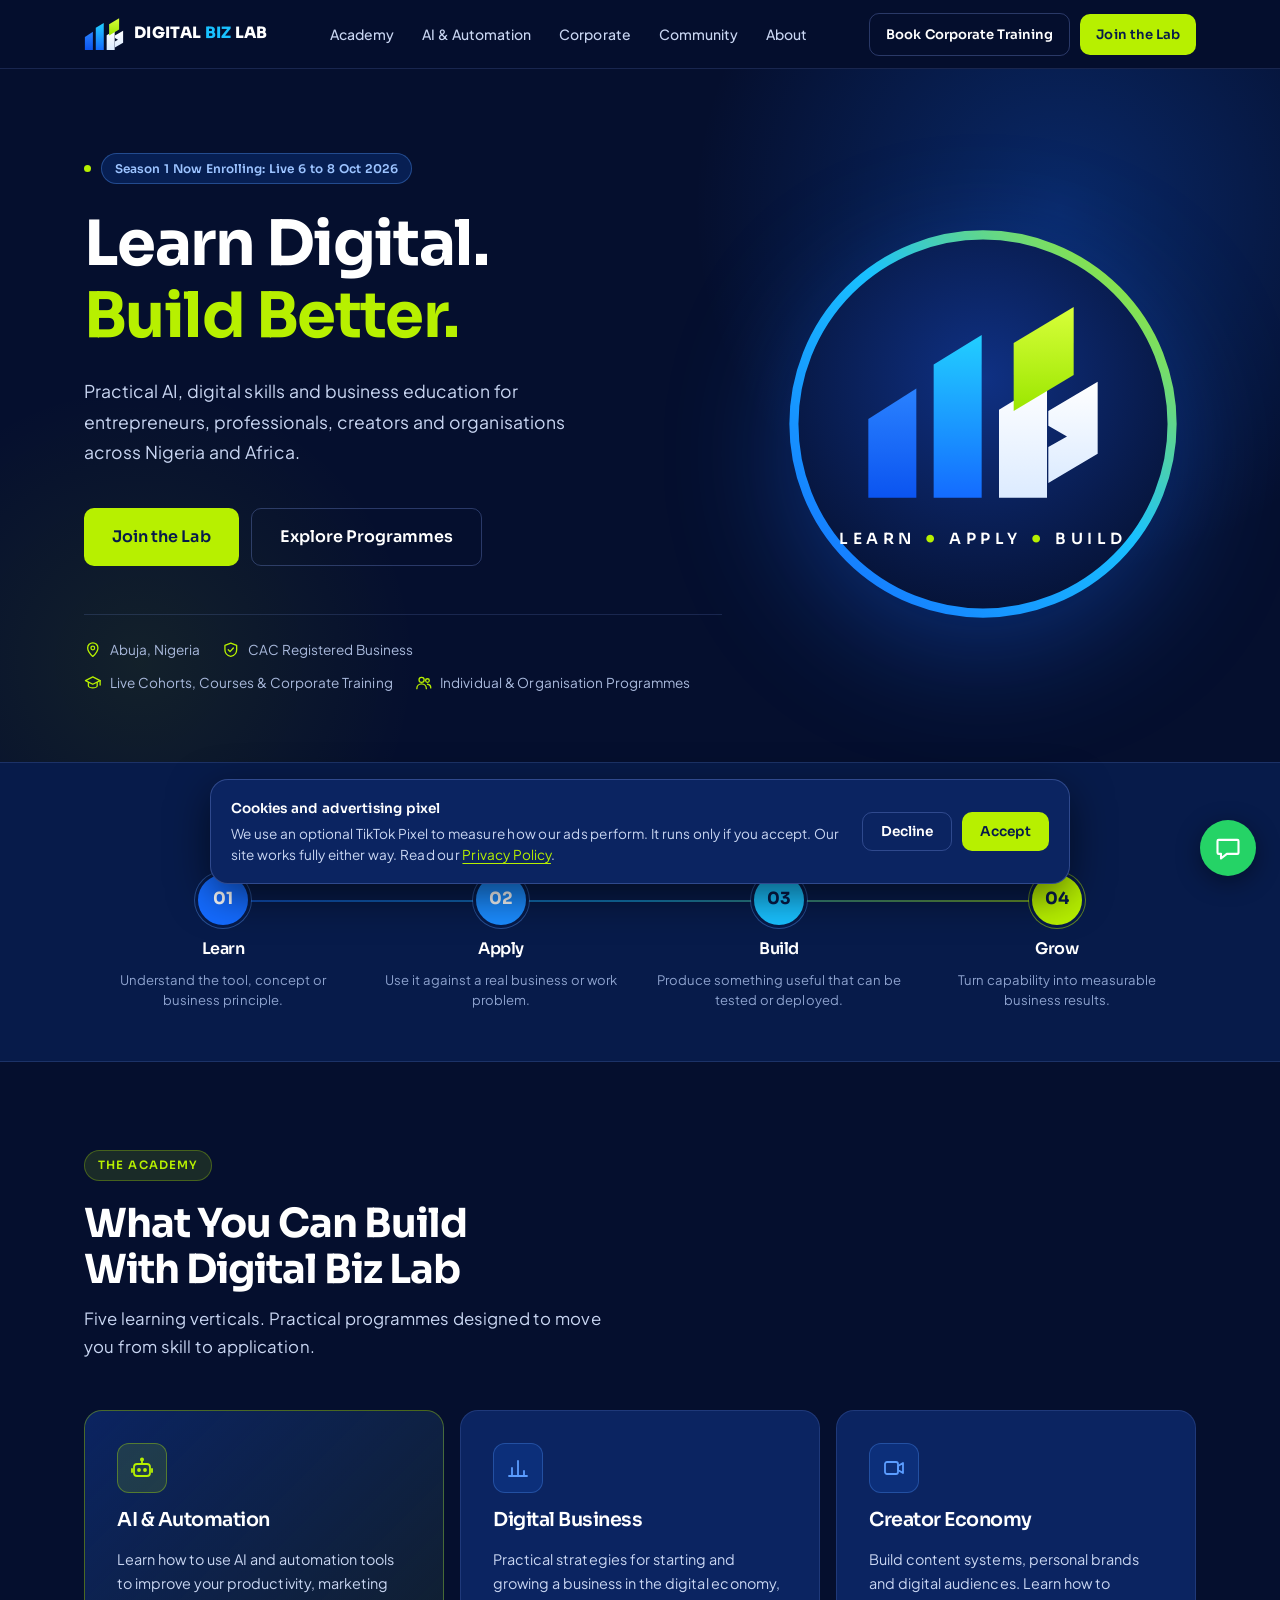
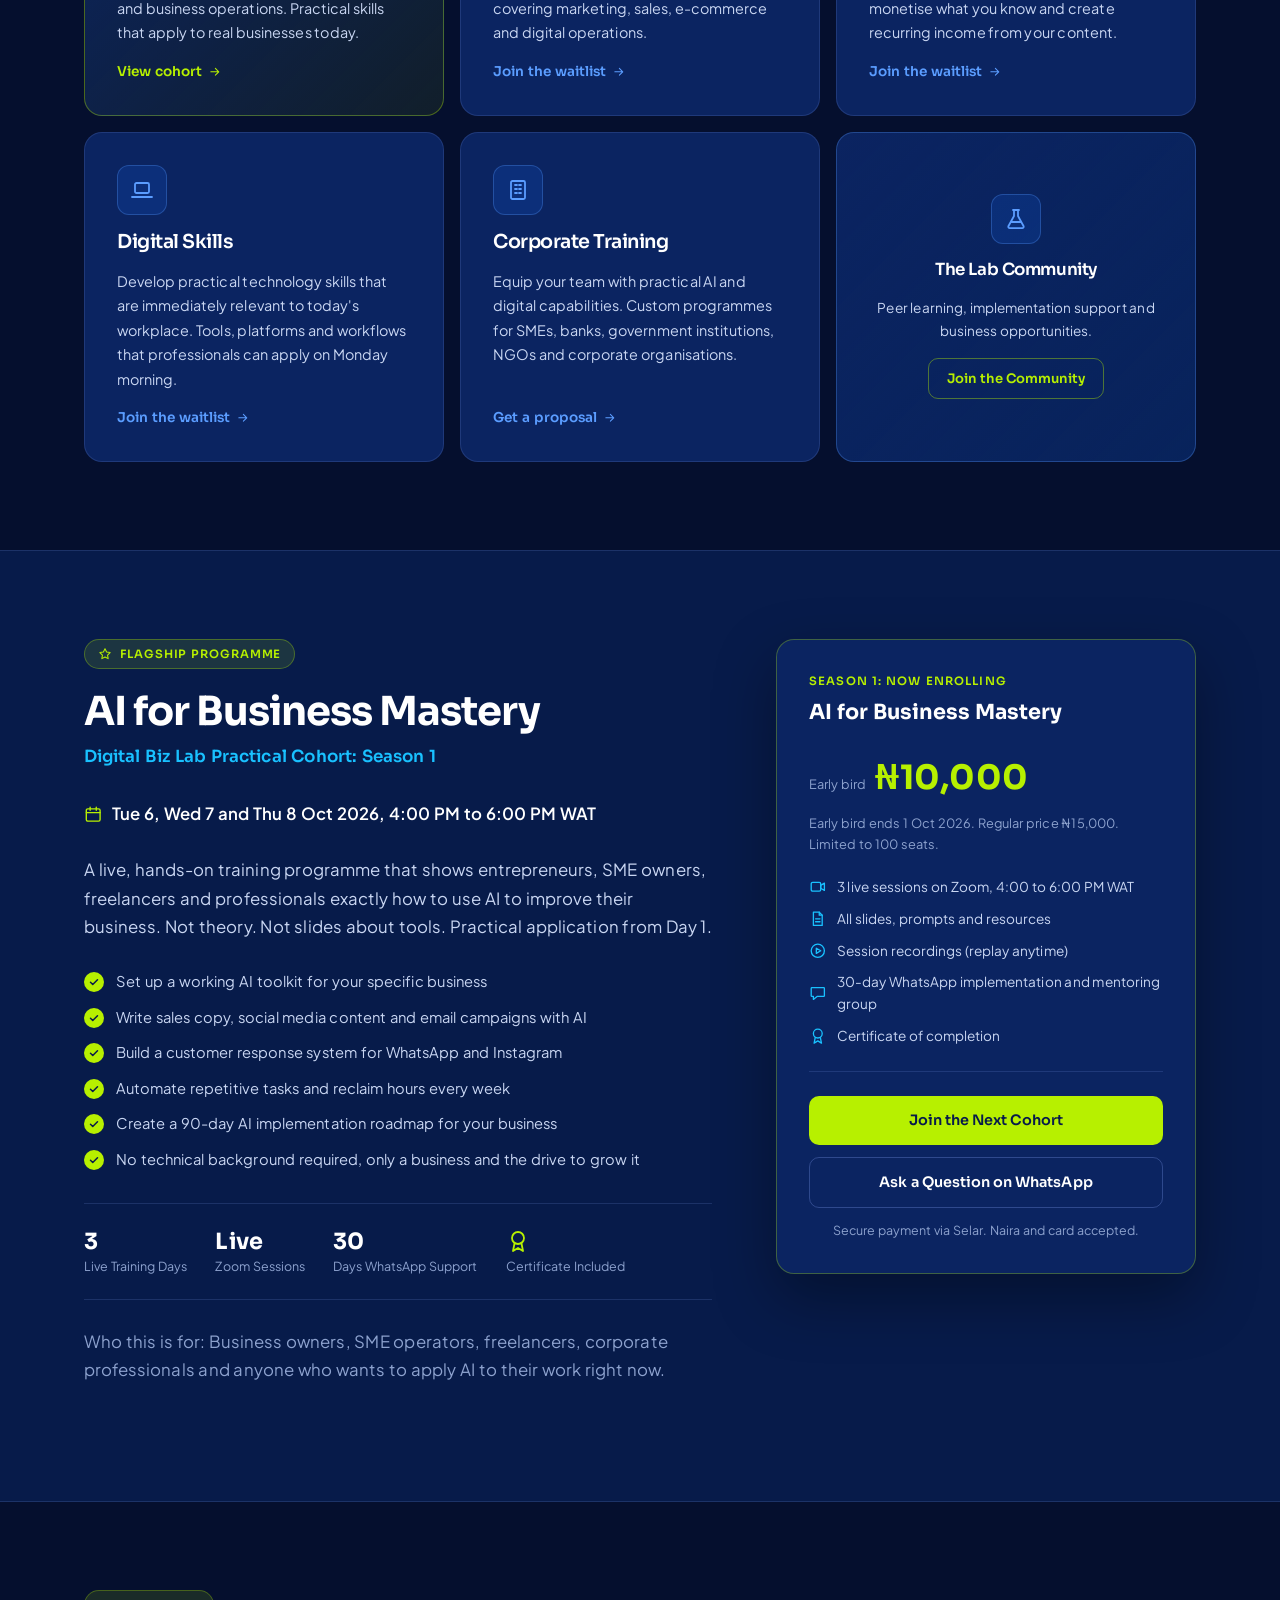
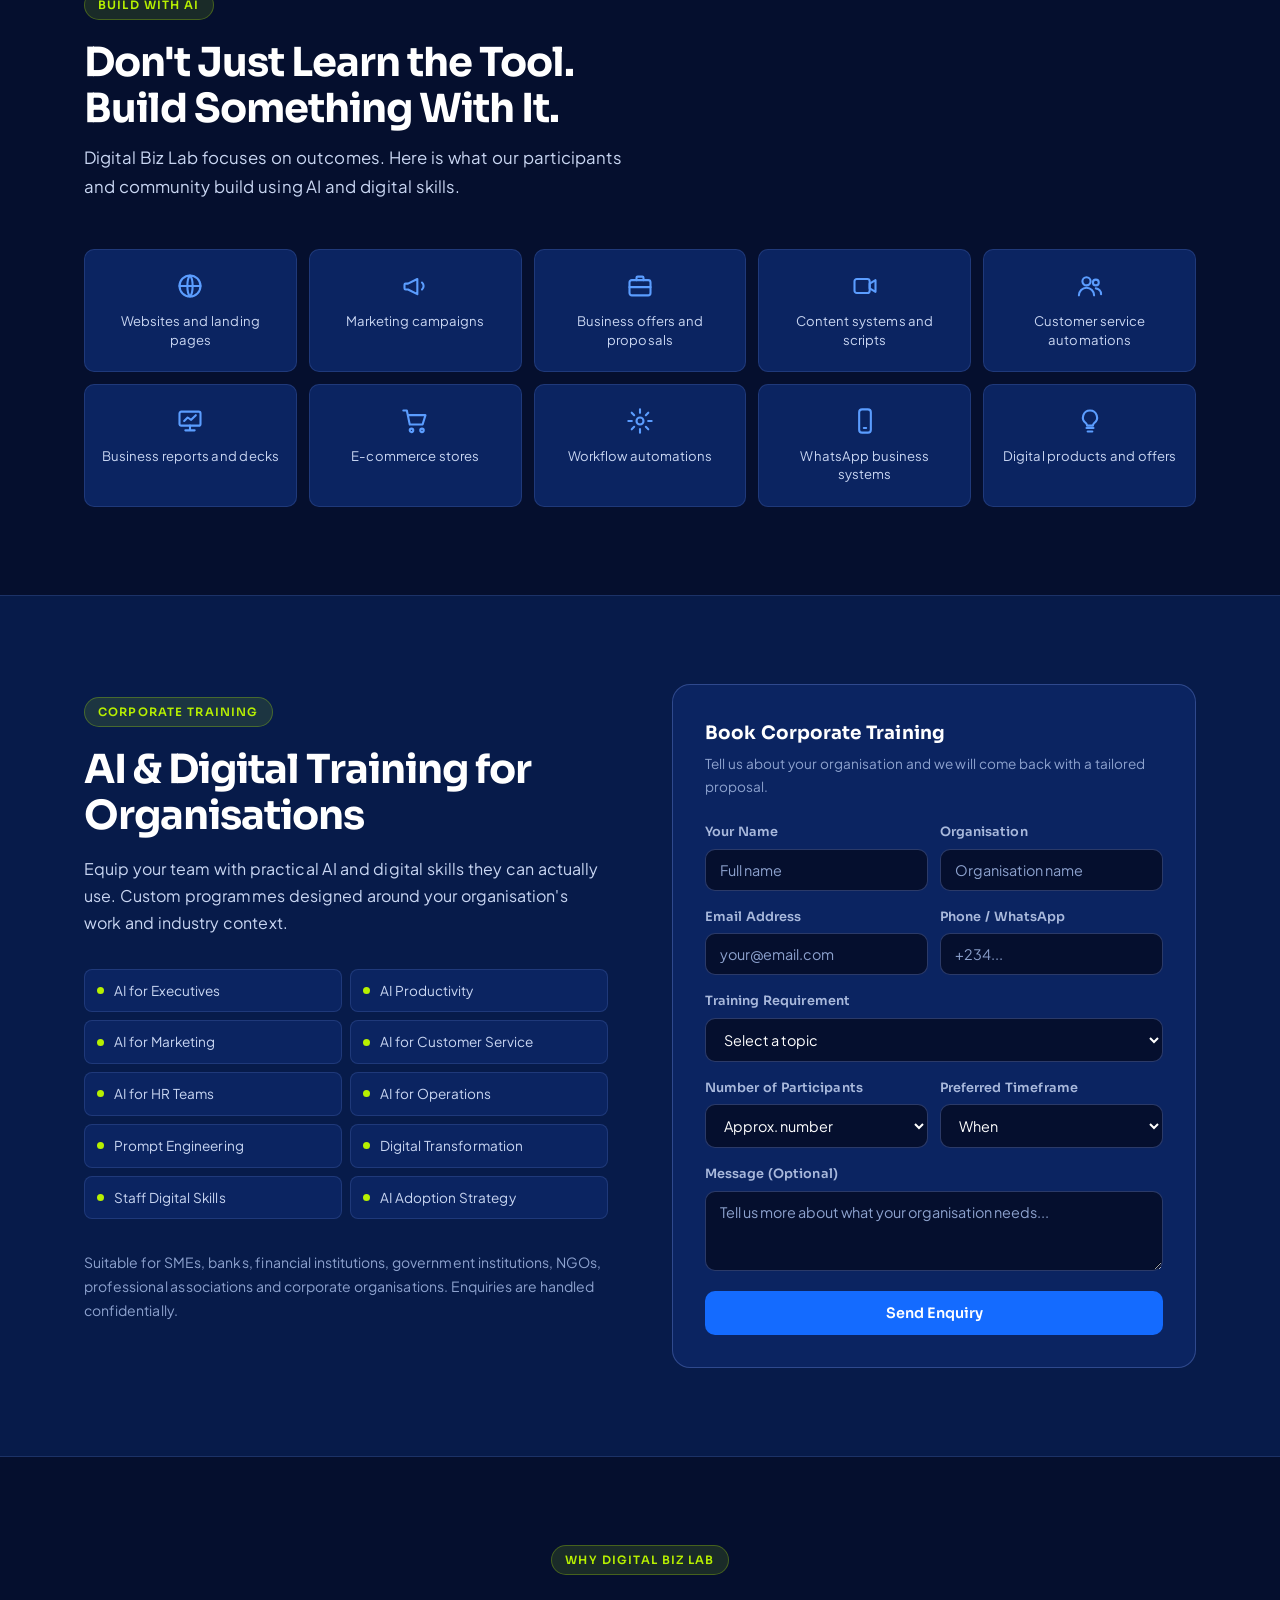
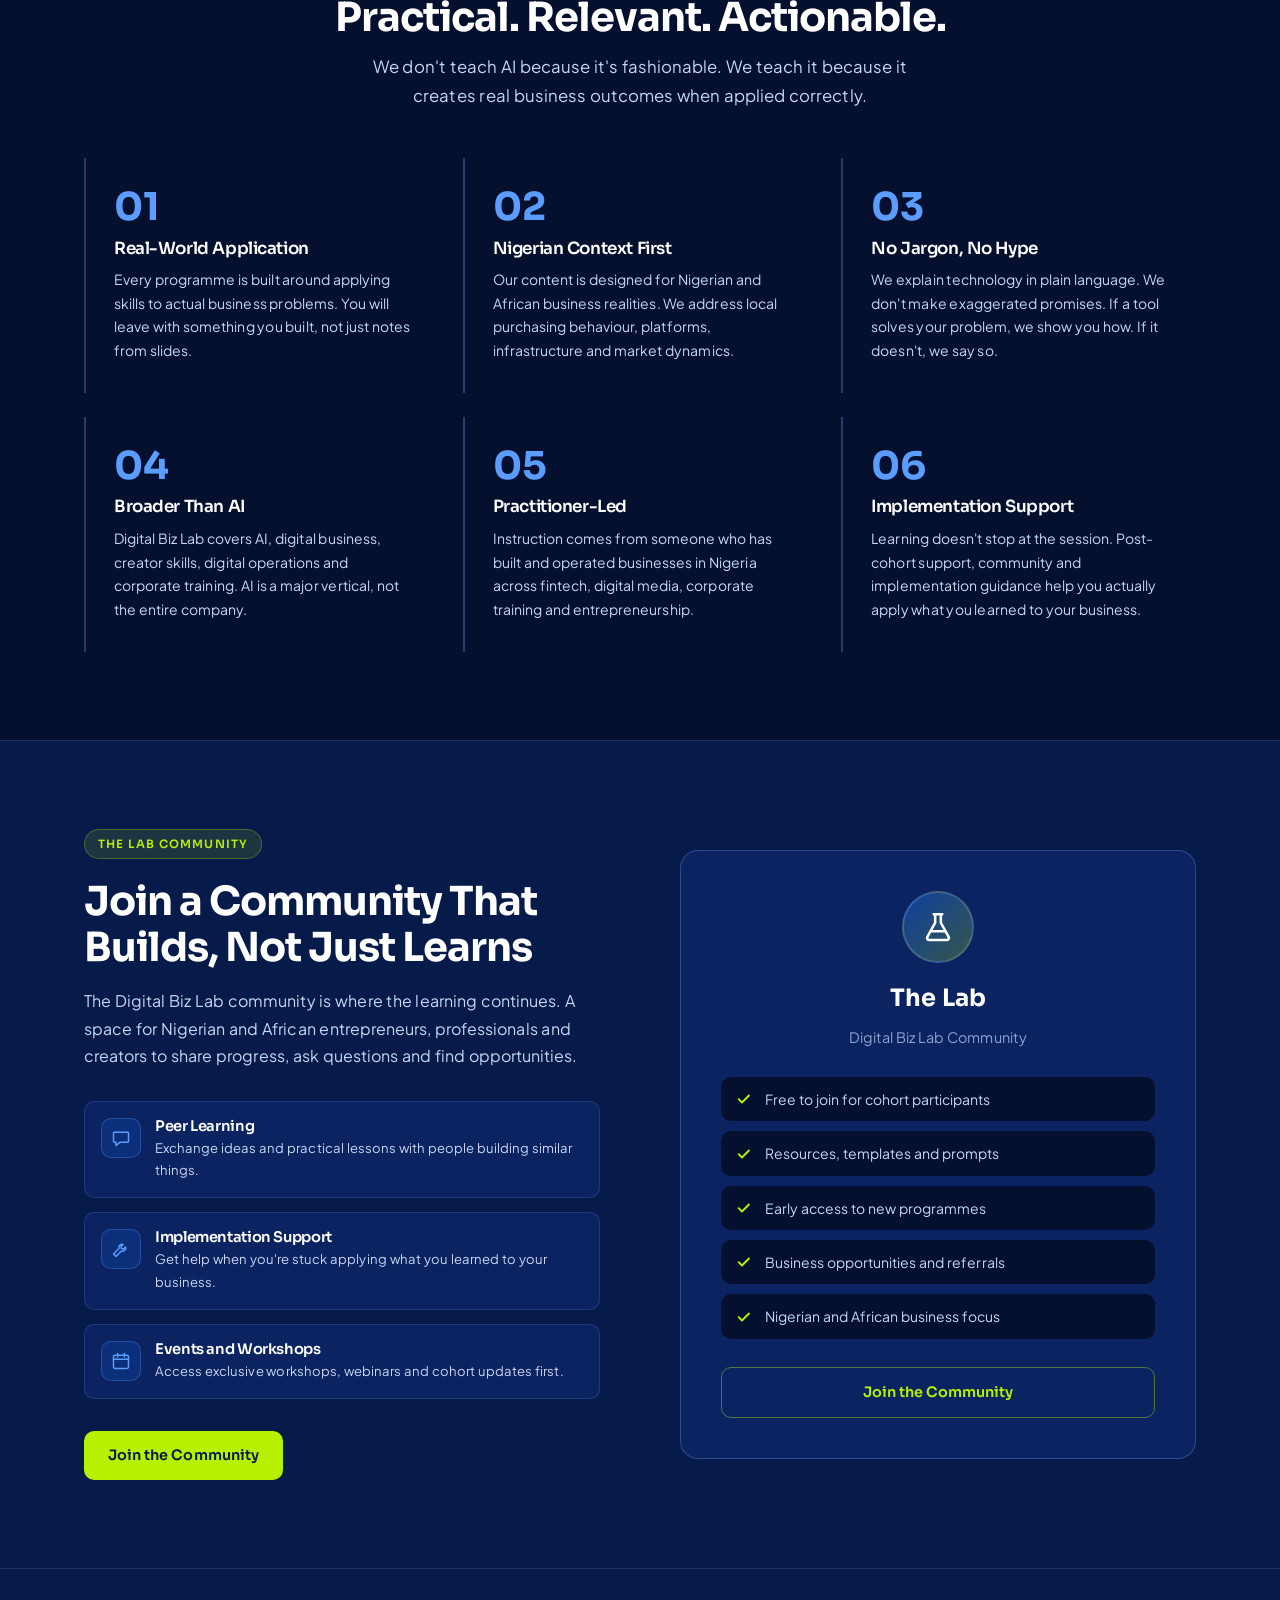
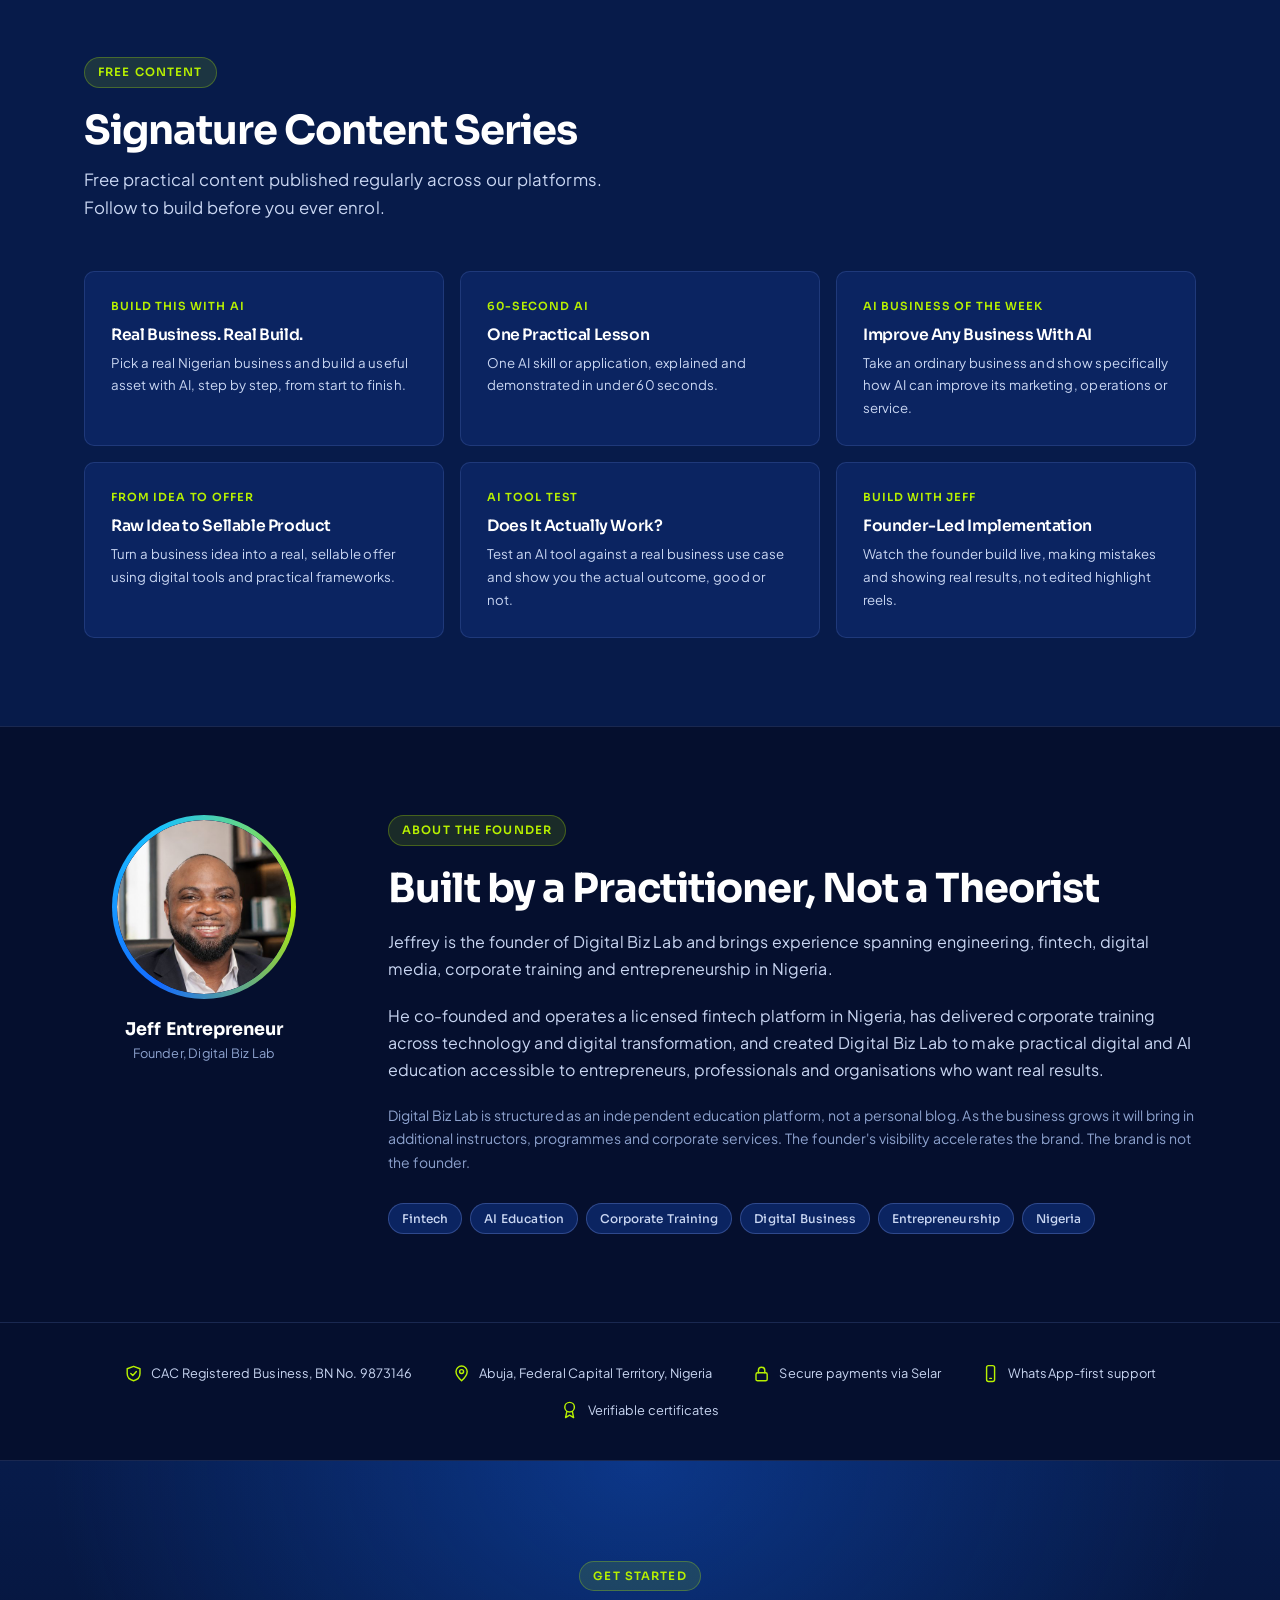
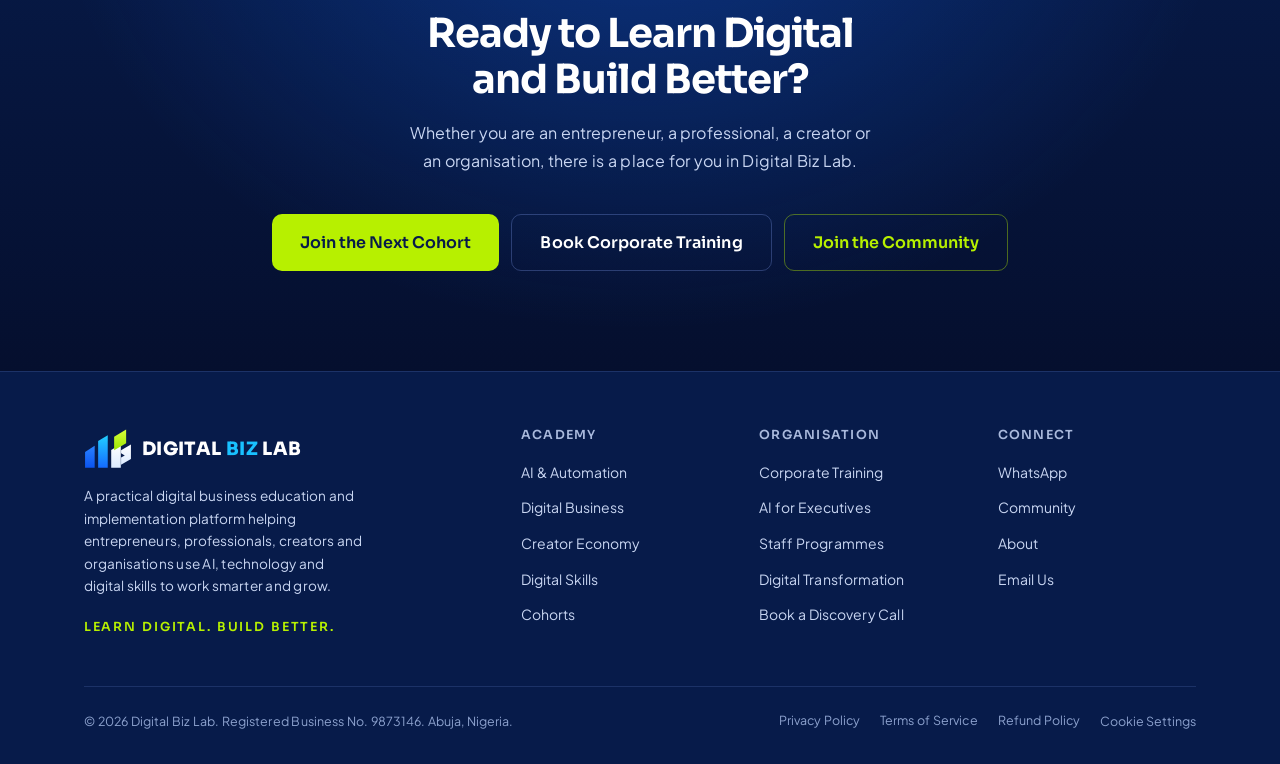
==== commit 782eef8d: "Add TikTok click events for Selar and WhatsApp links (consent gated) Added TikTok click event tracki" ====
--- a/index.html
+++ b/index.html
@@ -1540,6 +1540,26 @@
     }
     function show() { banner.hidden = false; }
     function hide() { banner.hidden = true; }
+    // TikTok click events. These fire only when the pixel is loaded, which means the visitor accepted cookies.
+    // Selar link = InitiateCheckout (visitor heads to the ticket page). WhatsApp link = Contact (visitor starts a chat).
+    document.addEventListener('click', function (e) {
+      if (!pixelLoaded || !window.ttq) return;
+      var a = e.target && e.target.closest ? e.target.closest('a[href]') : null;
+      if (!a) return;
+      var host;
+      try { host = new URL(a.href, location.href).hostname; } catch (err) { return; }
+      var label = (a.getAttribute('aria-label') || a.textContent || '').replace(/\s+/g, ' ').trim().slice(0, 60);
+      if (host === 'selar.co' || host.slice(-9) === '.selar.co') {
+        window.ttq.track('InitiateCheckout', {
+          content_id: 'ai-for-business-mastery-s1',
+          content_type: 'product',
+          content_name: 'AI for Business Mastery Season 1',
+          description: label
+        });
+      } else if (host === 'wa.me' || host === 'api.whatsapp.com') {
+        window.ttq.track('Contact', { description: label });
+      }
+    });
     document.getElementById('cookieAccept').addEventListener('click', function () {
       write('accepted'); hide(); loadPixel();
     });
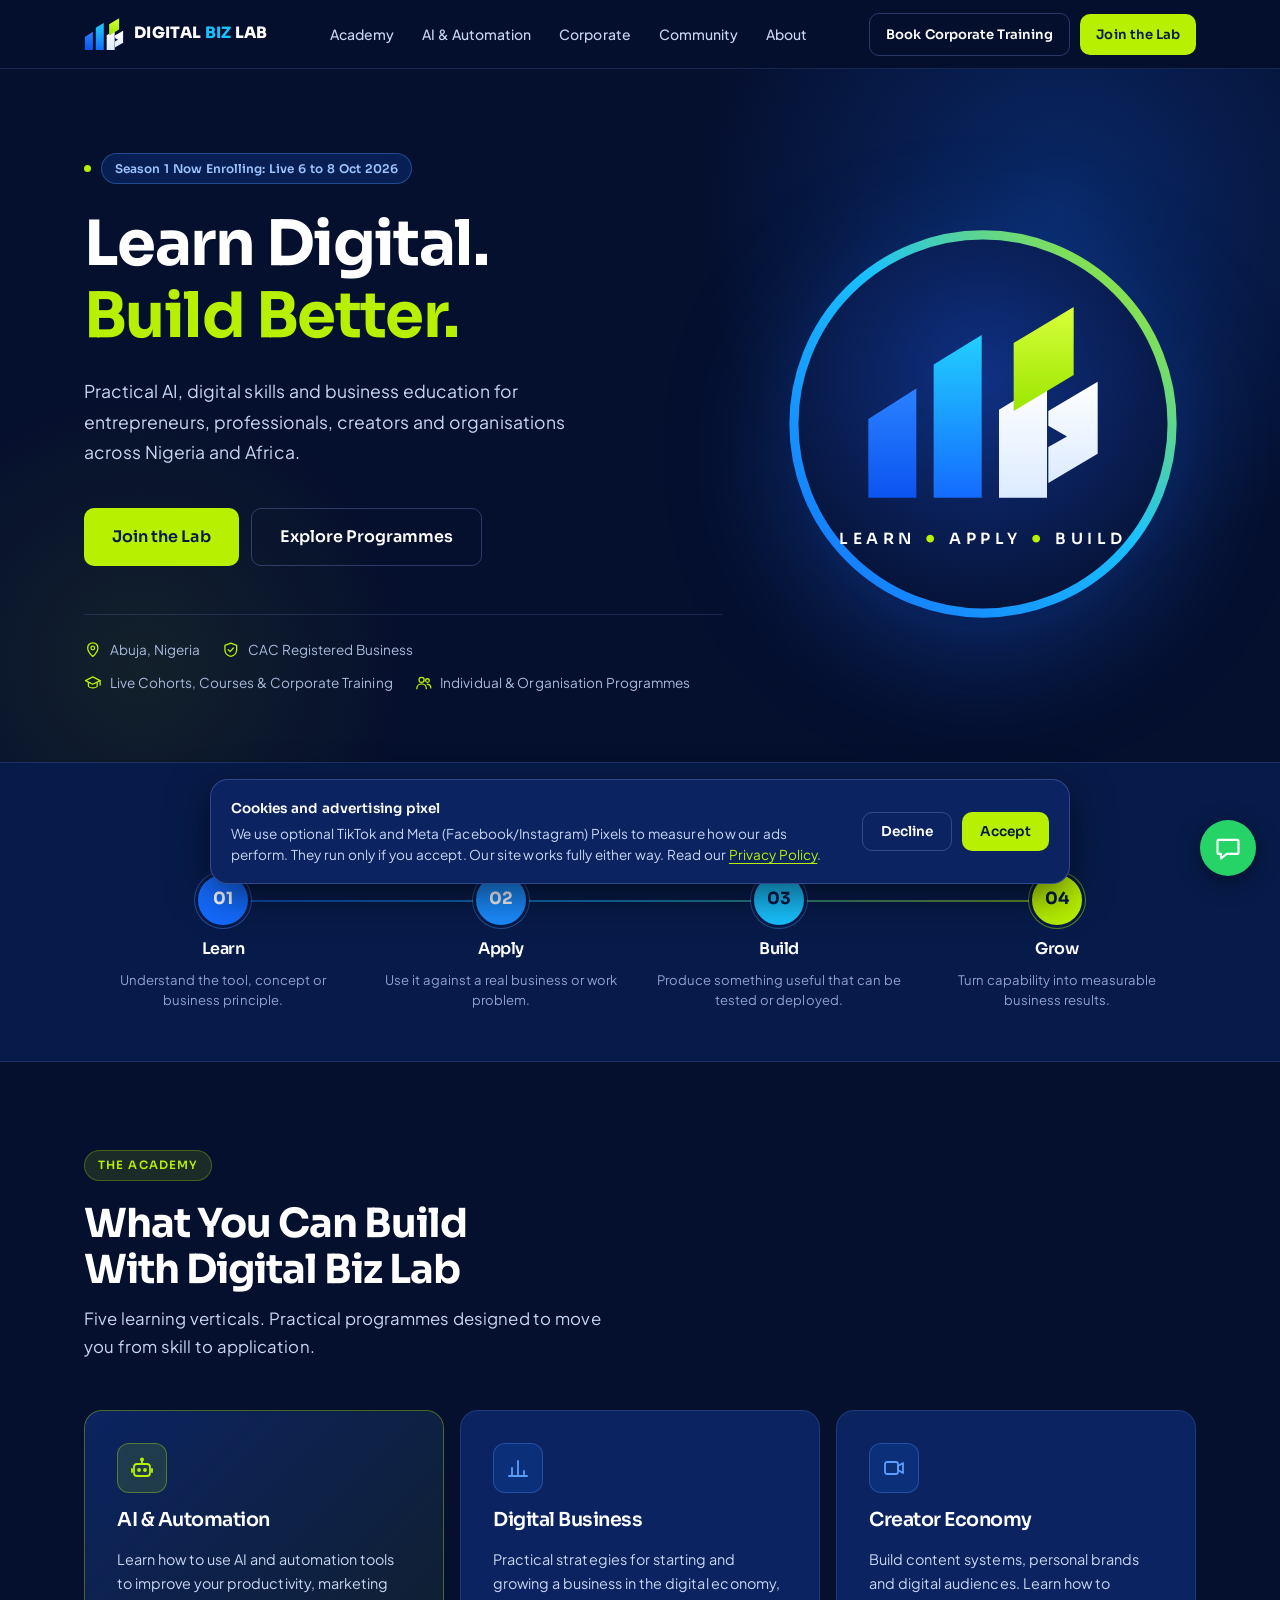
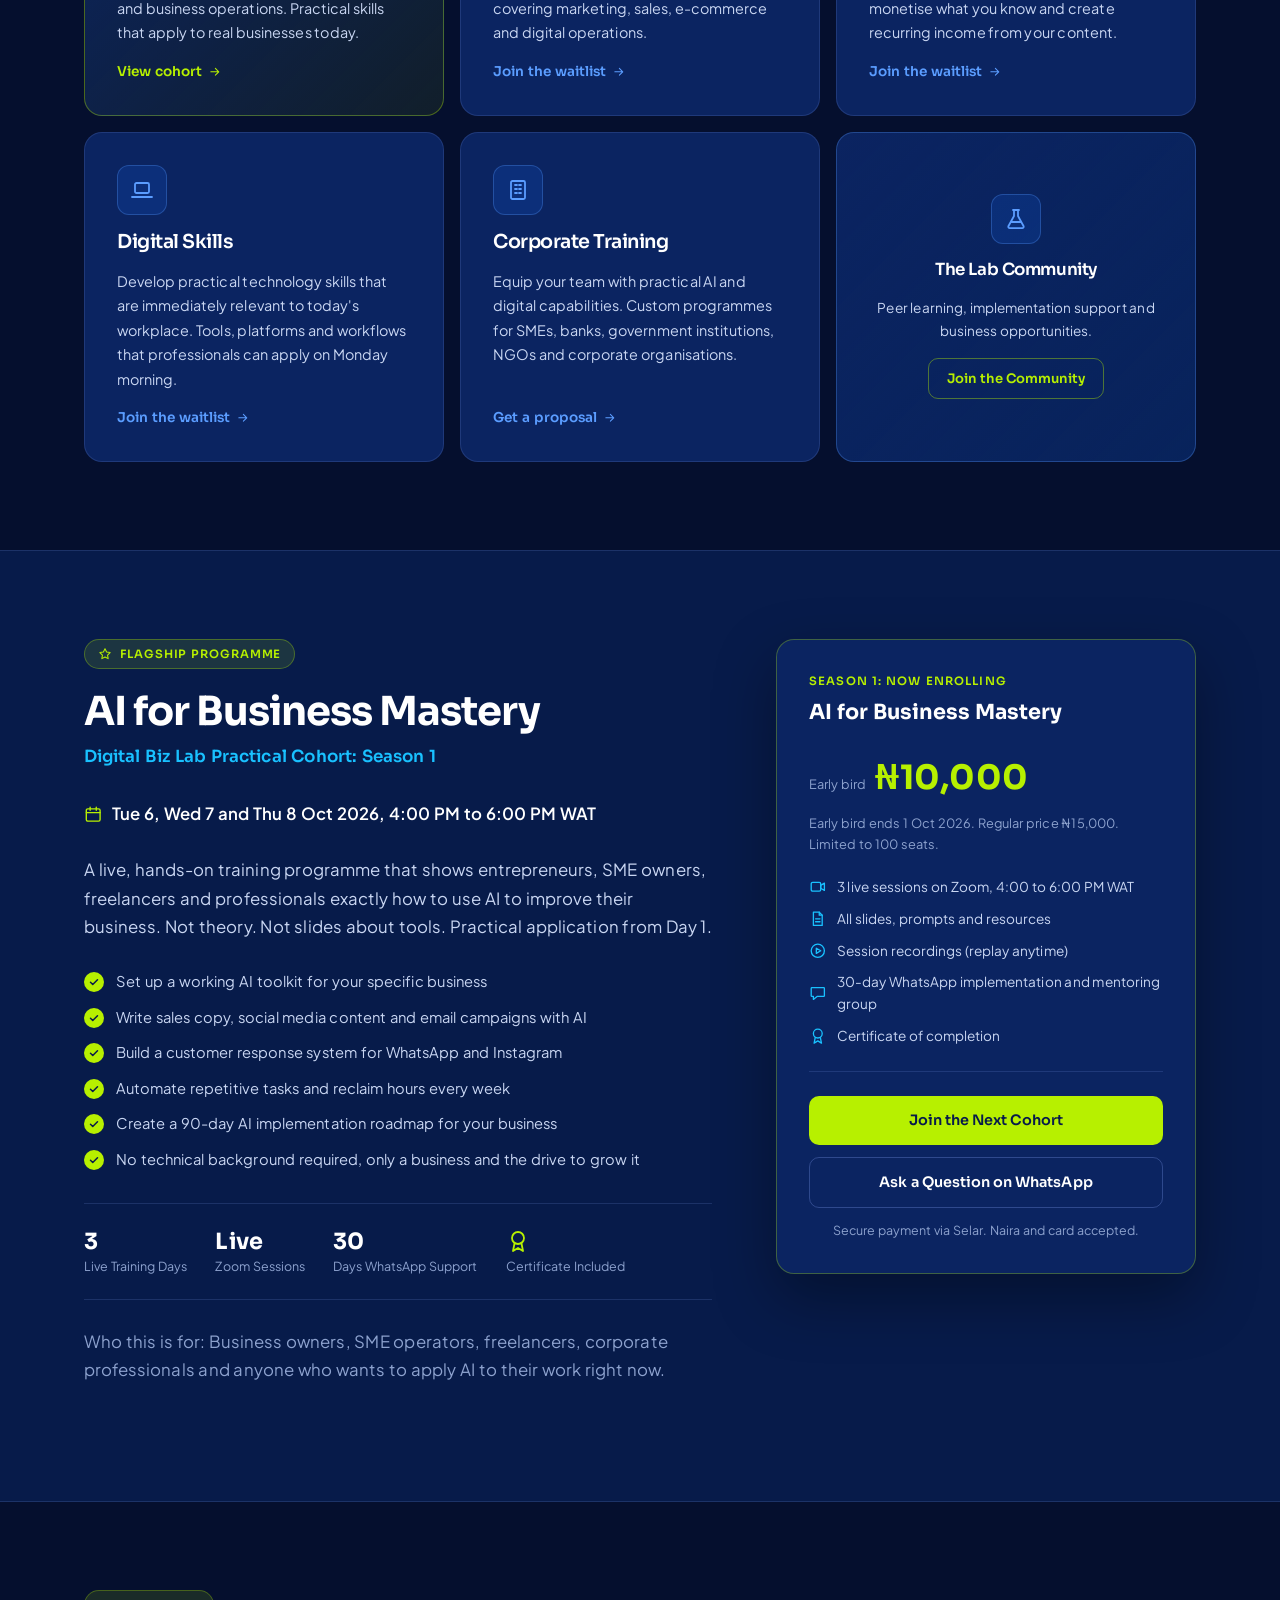
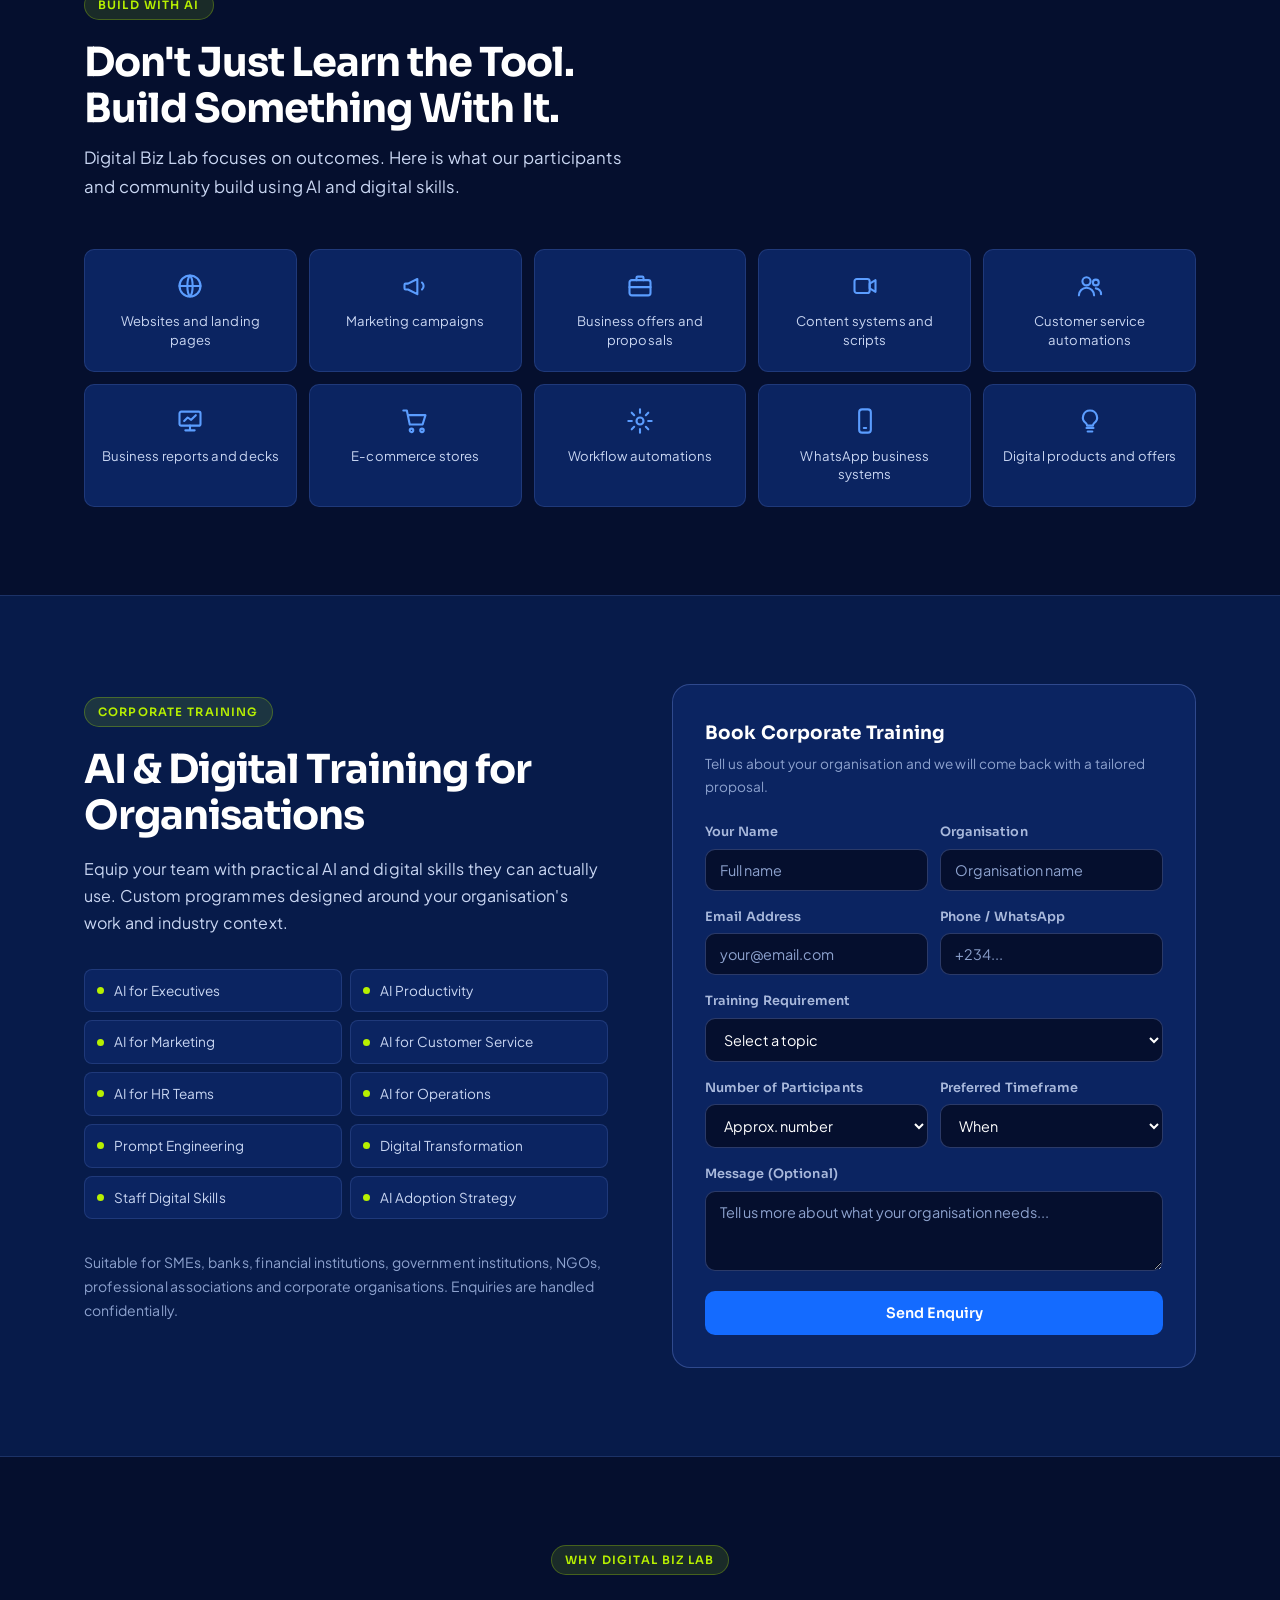
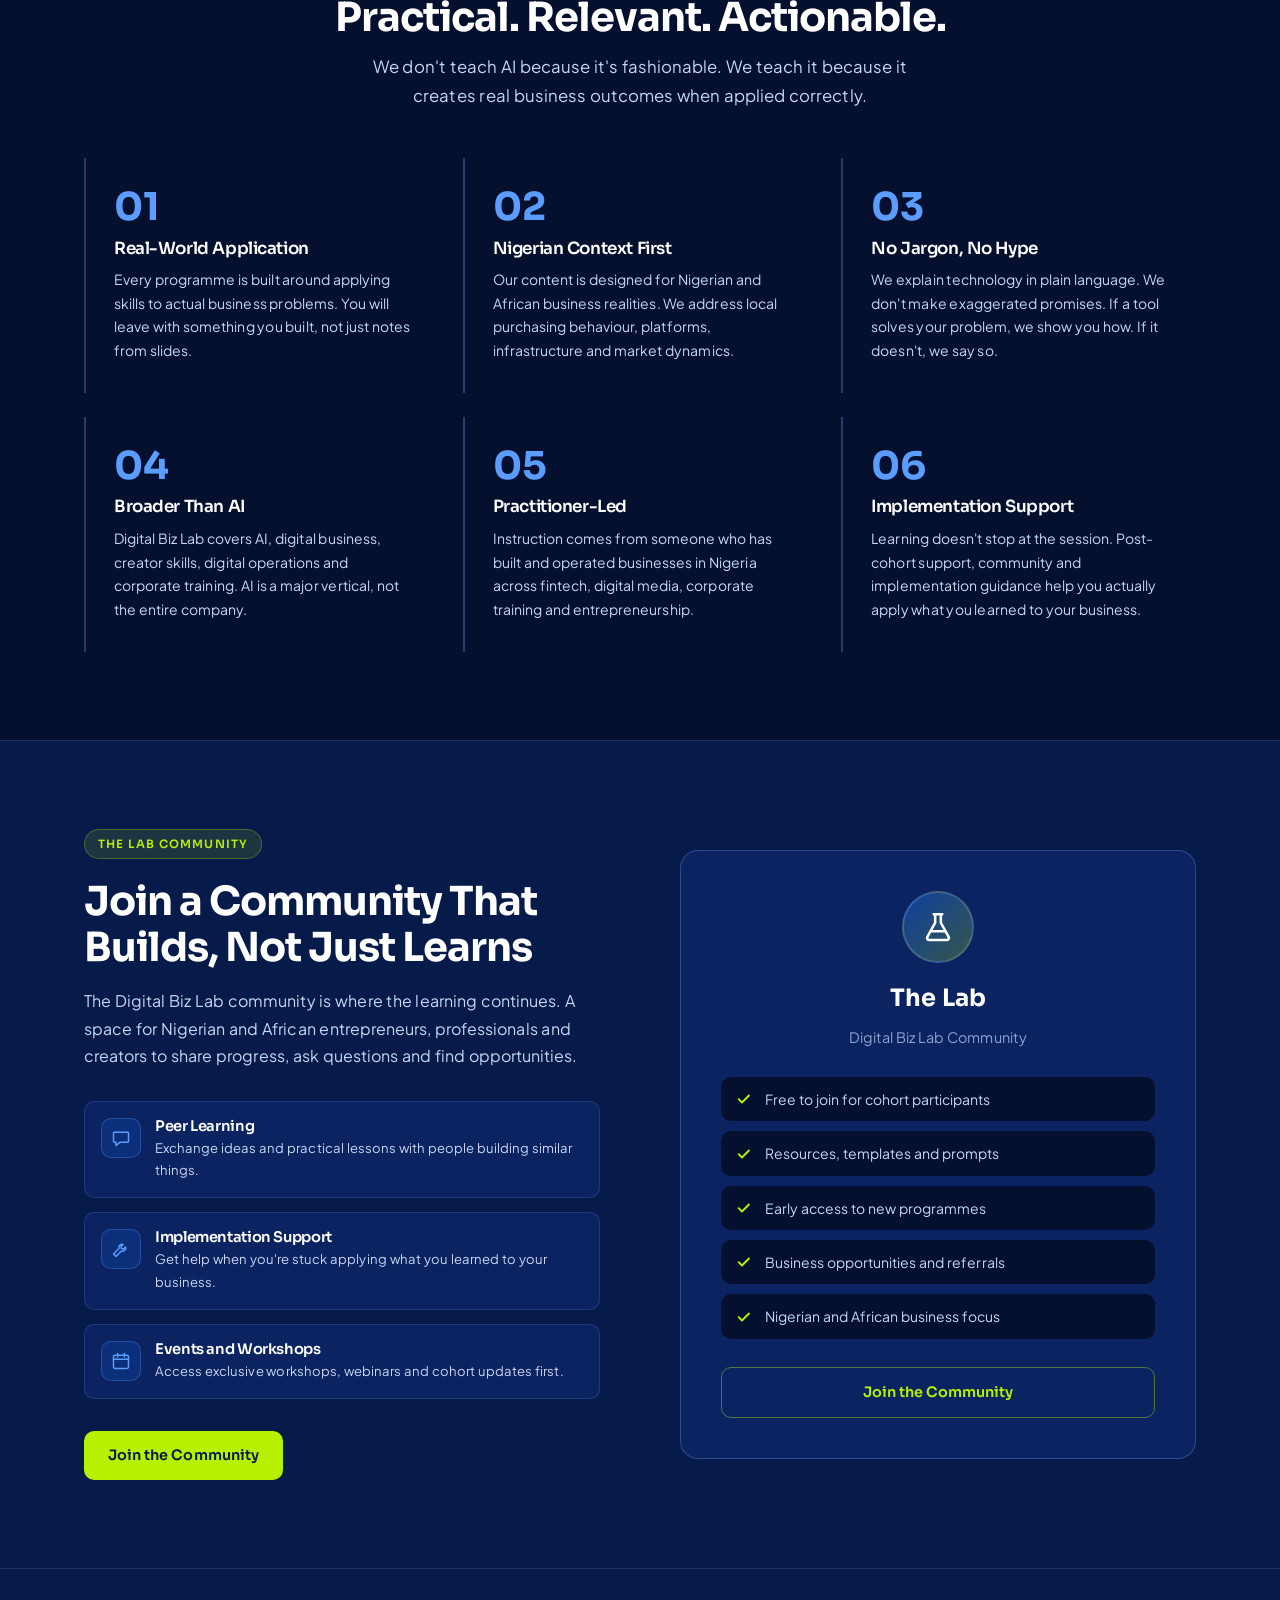
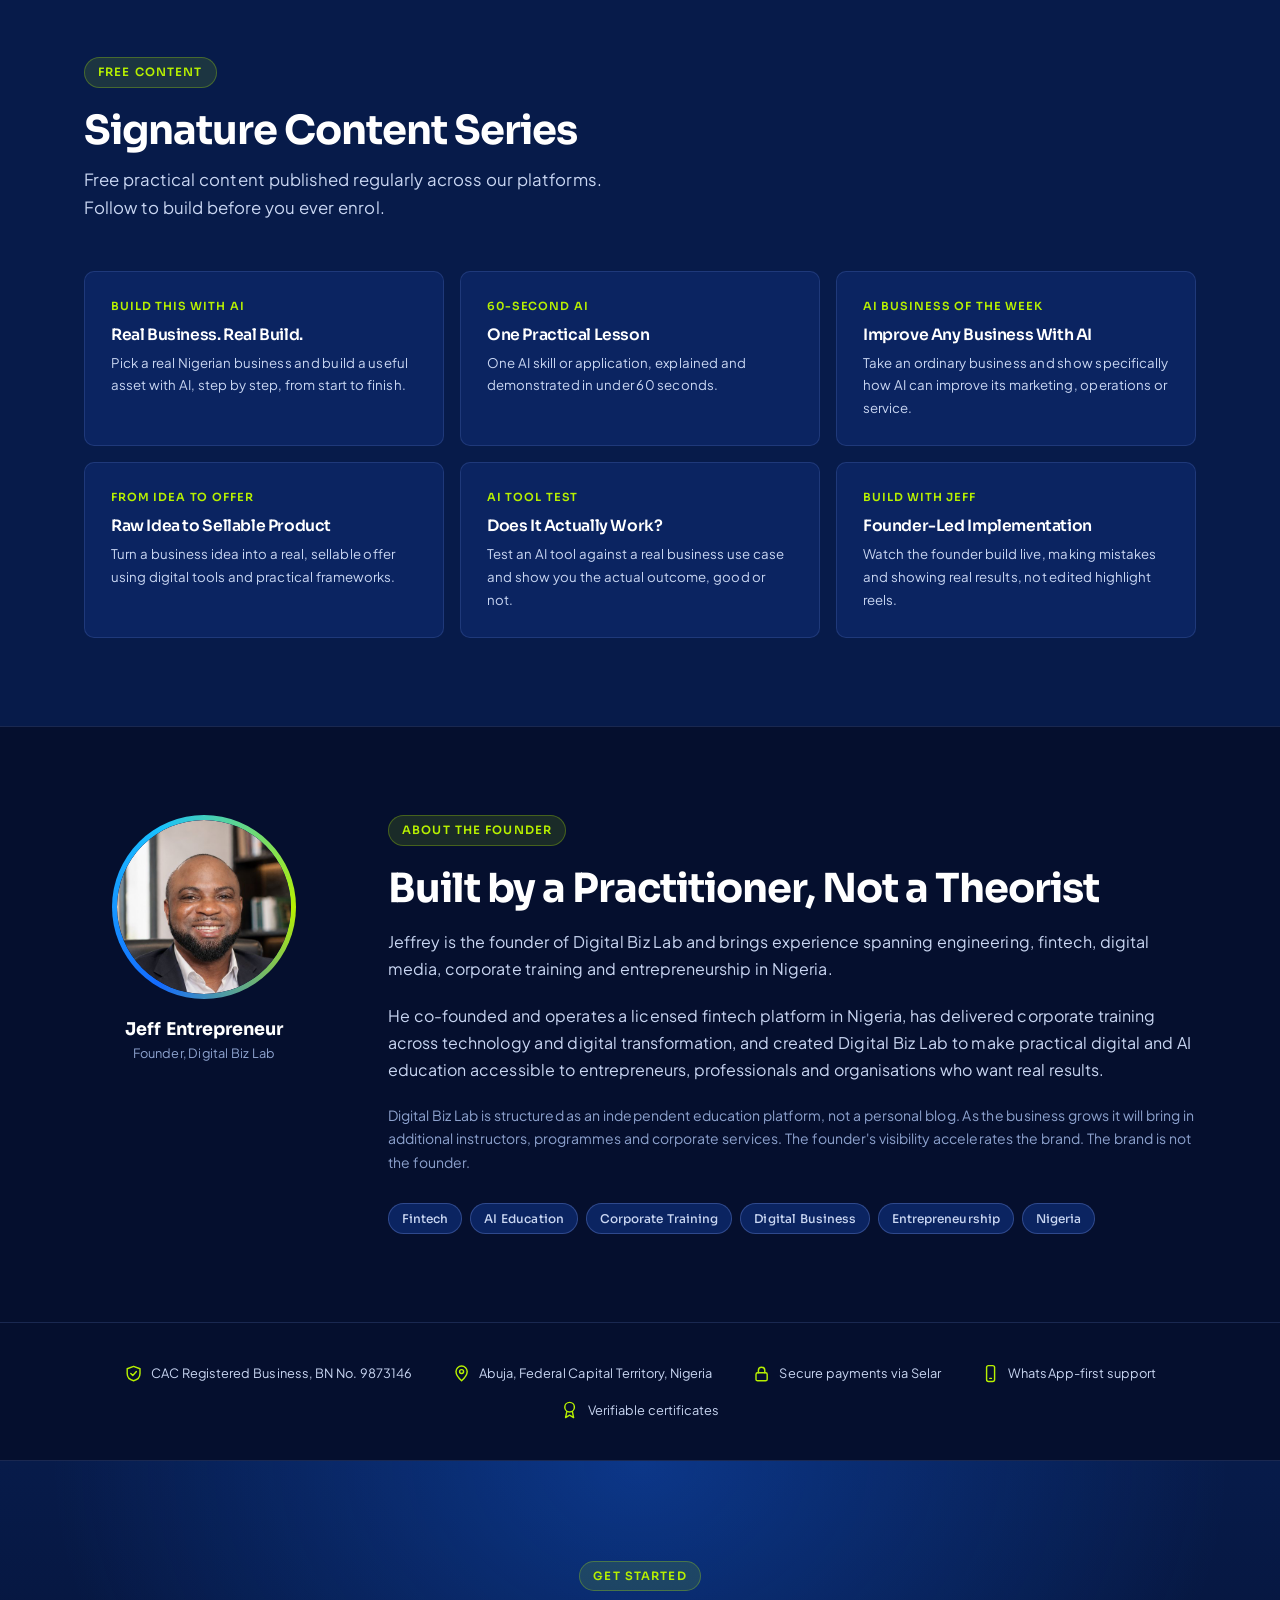
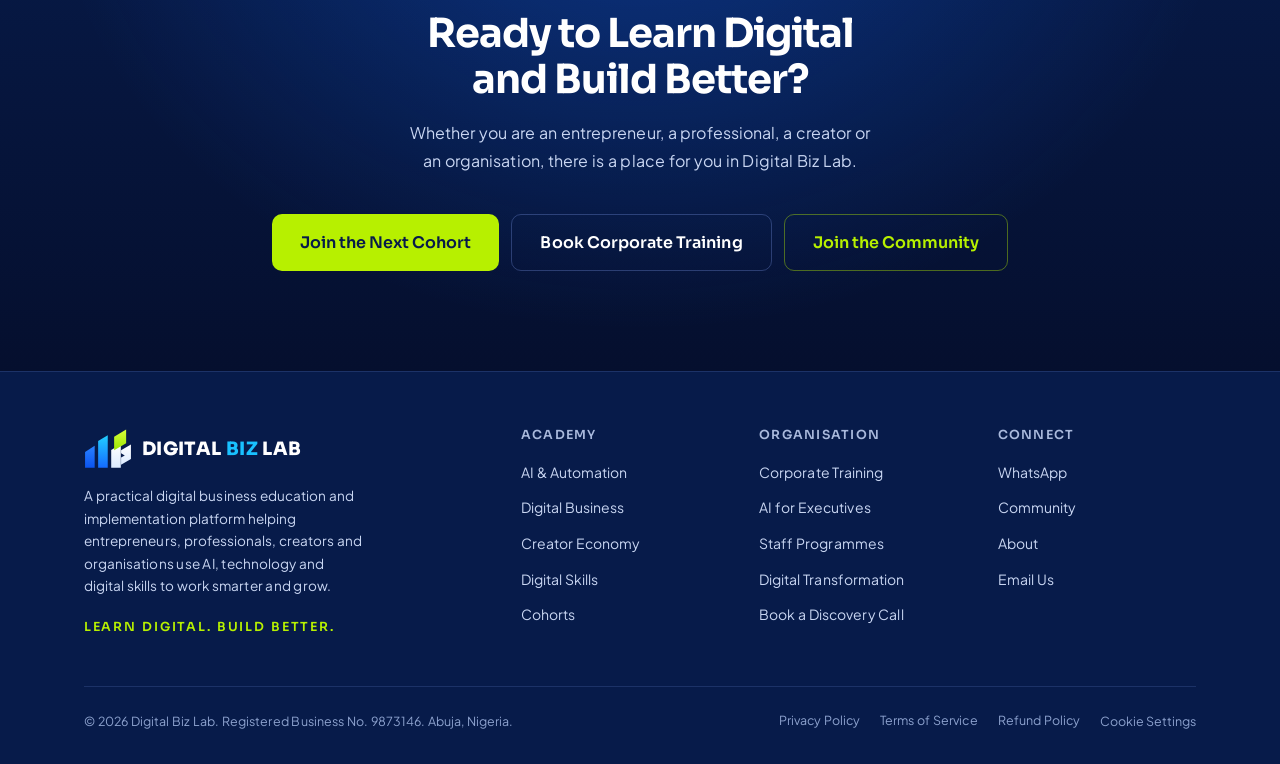
==== commit e3f2f333: "Add Meta Pixel + Conversions-ready tracking, consent-gated alongside TikTok Pixel Installs the Meta " ====
--- a/index.html
+++ b/index.html
@@ -1102,7 +1102,7 @@
           <li><svg class="ico" aria-hidden="true"><use href="#i-chat"/></svg> 30-day WhatsApp implementation and mentoring group</li>
           <li><svg class="ico" aria-hidden="true"><use href="#i-award"/></svg> Certificate of completion</li>
         </ul>
-        <a href="https://selar.co/digitalbizlab" class="btn btn-primary" target="_blank" rel="noopener">Join the Next Cohort</a>
+        <a href="https://selar.com/63z45381i5" class="btn btn-primary" target="_blank" rel="noopener">Join the Next Cohort</a>
         <a href="https://wa.me/2349151001980?text=Hi,%20I%20want%20to%20know%20more%20about%20the%20AI%20for%20Business%20Mastery%20Cohort" class="btn btn-secondary" style="width:100%; justify-content:center;" target="_blank" rel="noopener">Ask a Question on WhatsApp</a>
         <p class="card-reassurance">Secure payment via Selar. Naira and card accepted.</p>
       </div>
@@ -1484,7 +1484,7 @@
 <div class="cookie-banner" id="cookieBanner" role="dialog" aria-labelledby="cookieTitle" aria-describedby="cookieText" hidden>
   <div>
     <p class="cookie-title" id="cookieTitle">Cookies and advertising pixel</p>
-    <p id="cookieText">We use an optional TikTok Pixel to measure how our ads perform. It runs only if you accept. Our site works fully either way. Read our <a href="/privacy/#cookies">Privacy Policy</a>.</p>
+    <p id="cookieText">We use optional TikTok and Meta (Facebook/Instagram) Pixels to measure how our ads perform. They run only if you accept. Our site works fully either way. Read our <a href="/privacy/#cookies">Privacy Policy</a>.</p>
   </div>
   <div class="cookie-actions">
     <button type="button" class="btn btn-secondary" id="cookieDecline">Decline</button>
@@ -1522,7 +1522,7 @@
       }
     });
   });
-  // Cookie consent. The TikTok Pixel loads only after the visitor clicks Accept.
+  // Cookie consent. The TikTok and Meta Pixels load only after the visitor clicks Accept.
   (function () {
     var KEY = 'dbl_cookie_consent';
     var banner = document.getElementById('cookieBanner');
@@ -1537,27 +1537,44 @@
             ttq.load('DAN3HFRC77UEIIELLG60');
             ttq.page();
           }(window, document, 'ttq');
+      !function(f,b,e,v,n,t,s)
+          {if(f.fbq)return;n=f.fbq=function(){n.callMethod?
+          n.callMethod.apply(n,arguments):n.queue.push(arguments)};
+          if(!f._fbq)f._fbq=n;n.push=n;n.loaded=!0;n.version='2.0';
+          n.queue=[];t=b.createElement(e);t.async=!0;
+          t.src=v;s=b.getElementsByTagName(e)[0];
+          s.parentNode.insertBefore(t,s)}(window, document,'script',
+          'https://connect.facebook.net/en_US/fbevents.js');
+      fbq('init', '1742500660502708');
+      fbq('track', 'PageView');
     }
     function show() { banner.hidden = false; }
     function hide() { banner.hidden = true; }
-    // TikTok click events. These fire only when the pixel is loaded, which means the visitor accepted cookies.
-    // Selar link = InitiateCheckout (visitor heads to the ticket page). WhatsApp link = Contact (visitor starts a chat).
+    // TikTok and Meta click events. These fire only when the pixels are loaded, which means the visitor accepted cookies.
+    // Selar link: TikTok gets ClickButton, Meta gets Lead (visitor heads to the ticket page; Selar itself sends its own checkout/purchase events).
+    // WhatsApp link = Contact on both (visitor starts a chat).
     document.addEventListener('click', function (e) {
-      if (!pixelLoaded || !window.ttq) return;
+      if (!pixelLoaded) return;
       var a = e.target && e.target.closest ? e.target.closest('a[href]') : null;
       if (!a) return;
       var host;
       try { host = new URL(a.href, location.href).hostname; } catch (err) { return; }
       var label = (a.getAttribute('aria-label') || a.textContent || '').replace(/\s+/g, ' ').trim().slice(0, 60);
-      if (host === 'selar.co' || host.slice(-9) === '.selar.co') {
-        window.ttq.track('InitiateCheckout', {
+      if (/(^|\.)selar\.(co|com)$/.test(host)) {
+        if (window.ttq) window.ttq.track('ClickButton', {
           content_id: 'ai-for-business-mastery-s1',
           content_type: 'product',
           content_name: 'AI for Business Mastery Season 1',
           description: label
         });
+        if (window.fbq) window.fbq('track', 'Lead', {
+          content_name: 'AI for Business Mastery Season 1',
+          content_category: 'Selar ticket link',
+          description: label
+        });
       } else if (host === 'wa.me' || host === 'api.whatsapp.com') {
-        window.ttq.track('Contact', { description: label });
+        if (window.ttq) window.ttq.track('Contact', { description: label });
+        if (window.fbq) window.fbq('track', 'Contact', { description: label });
       }
     });
     document.getElementById('cookieAccept').addEventListener('click', function () {
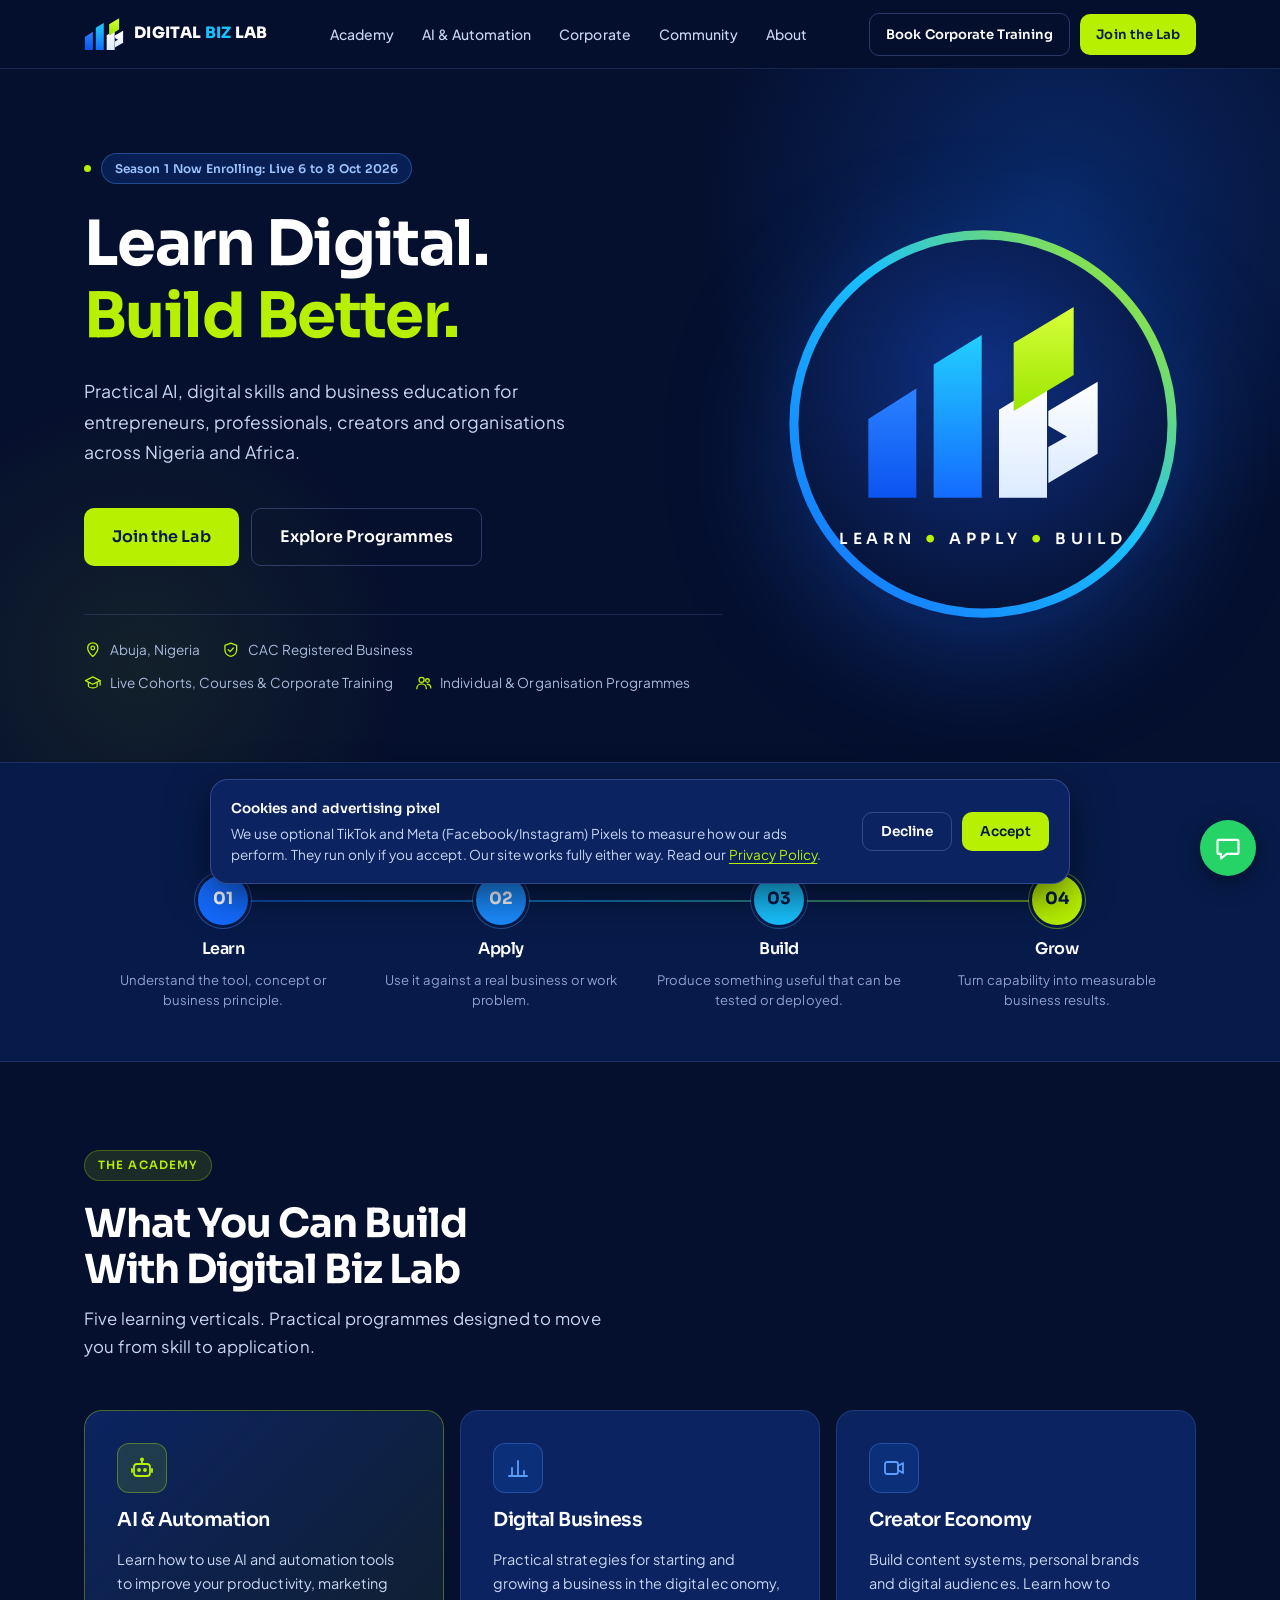
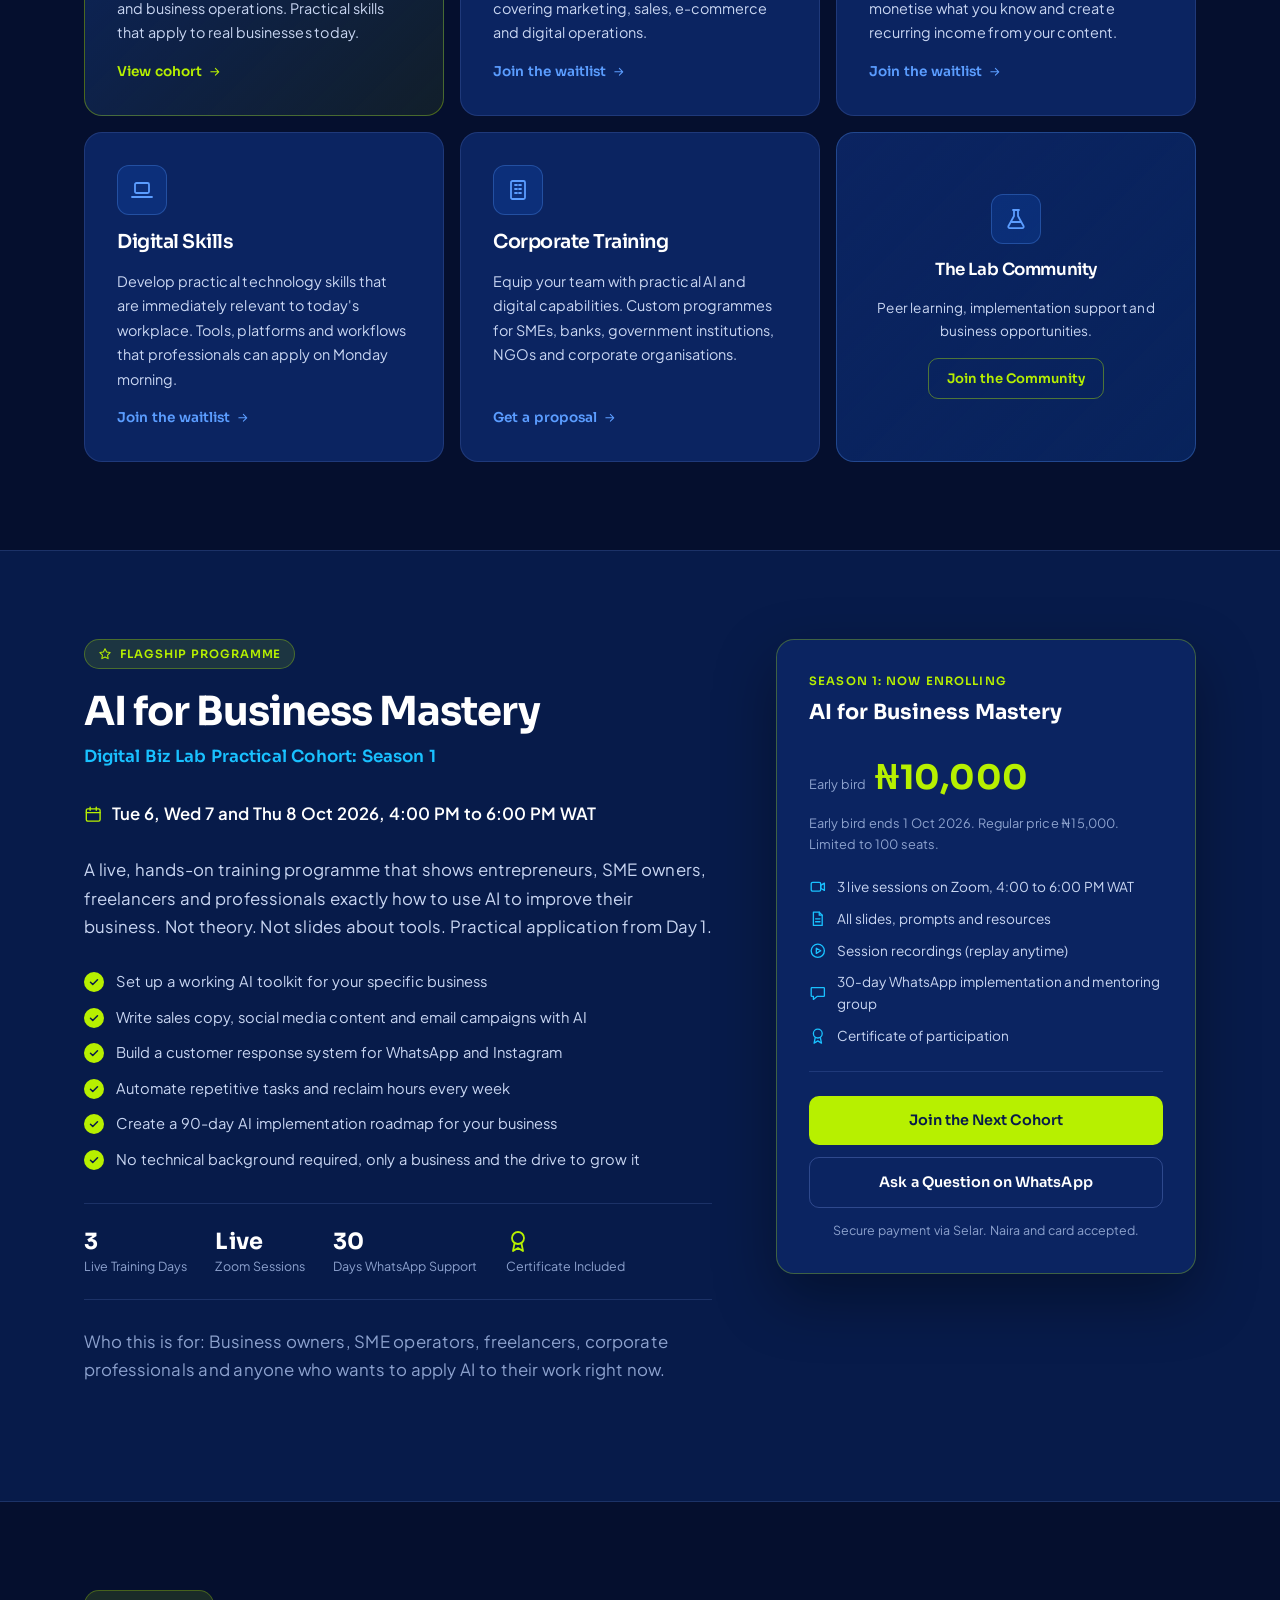
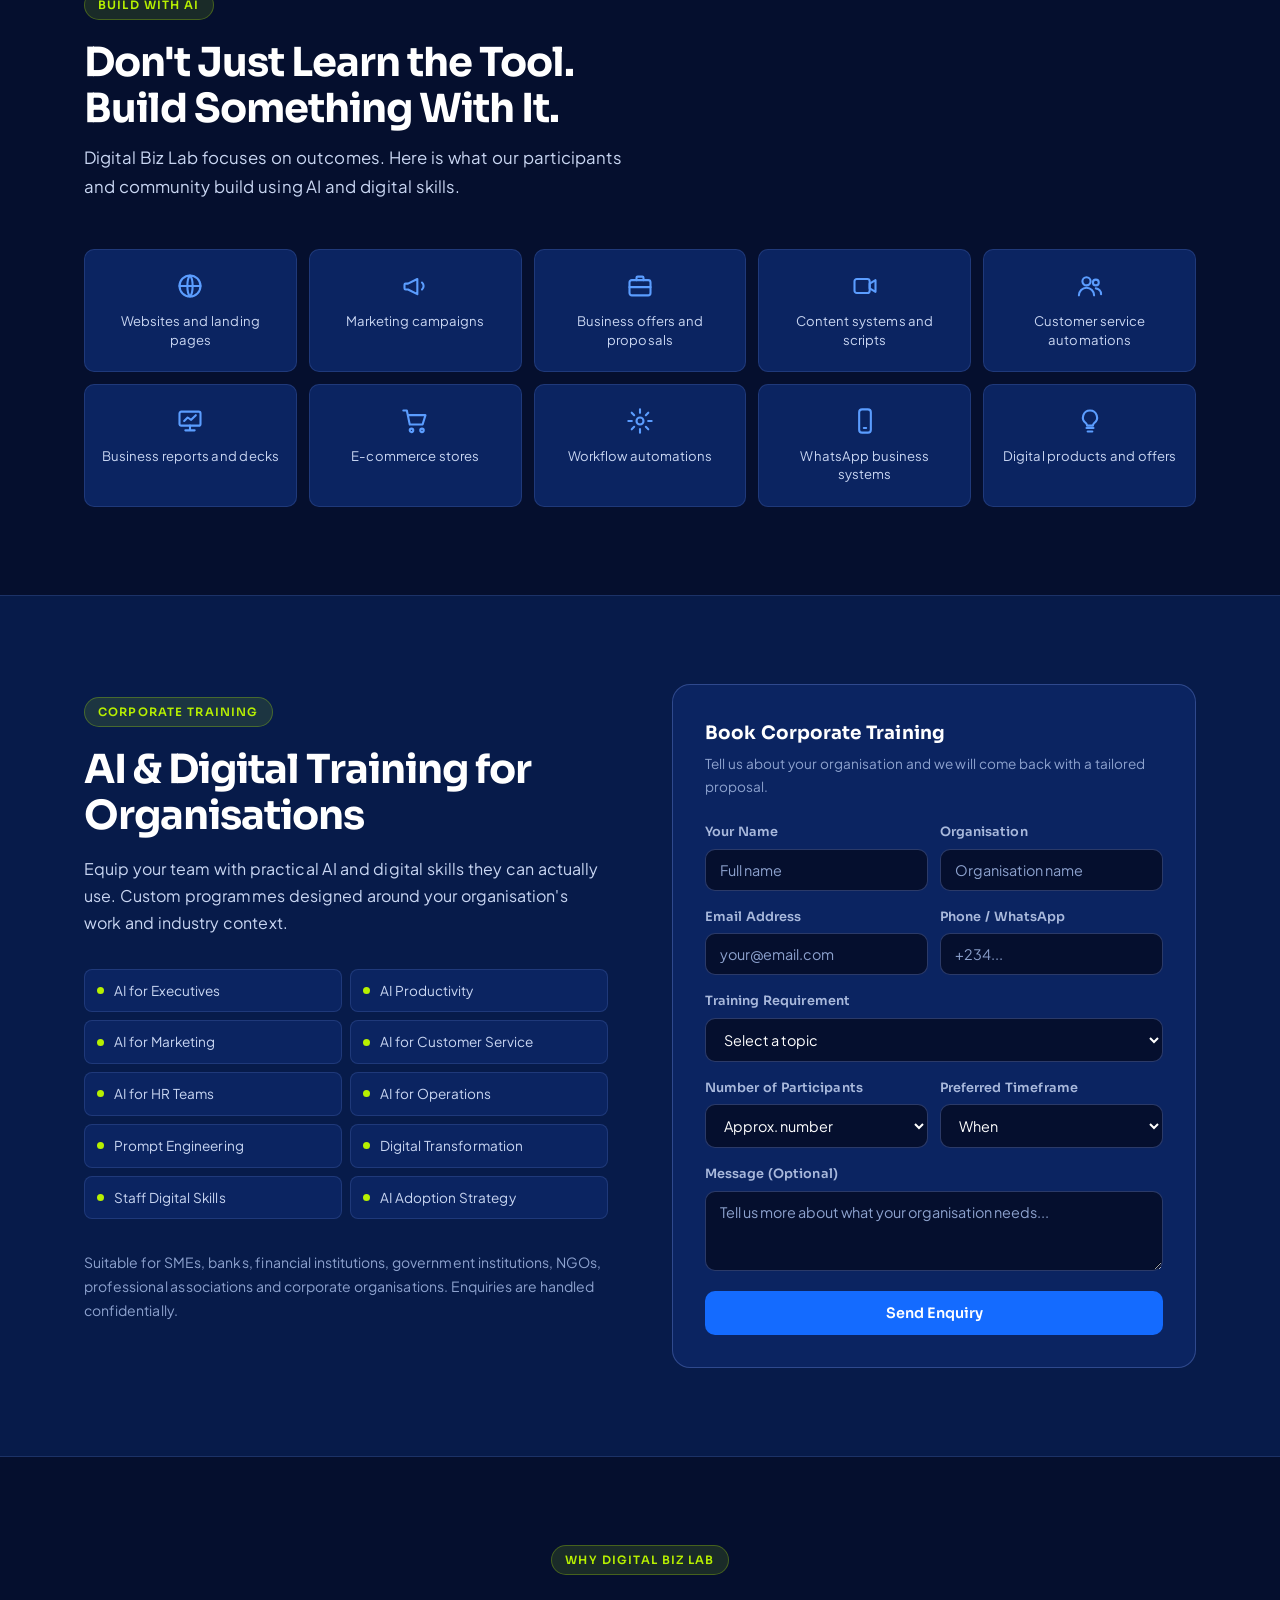
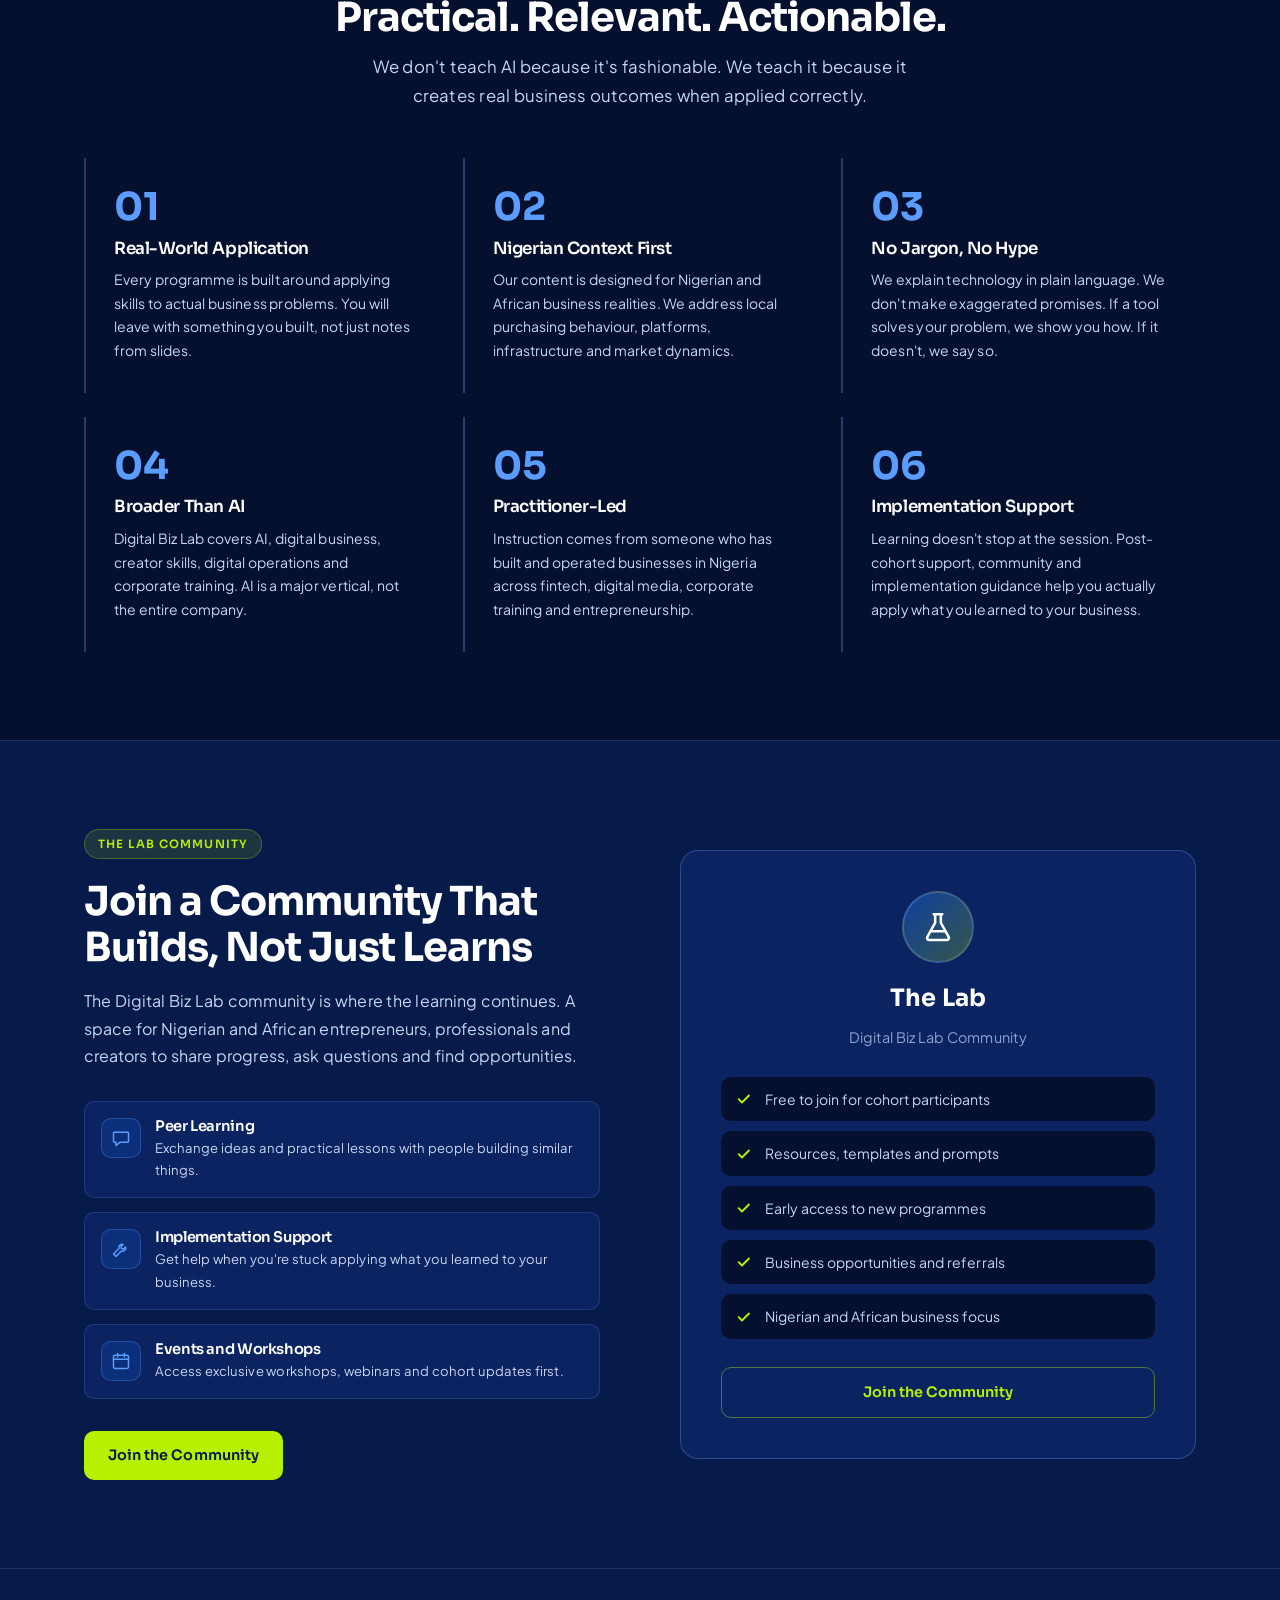
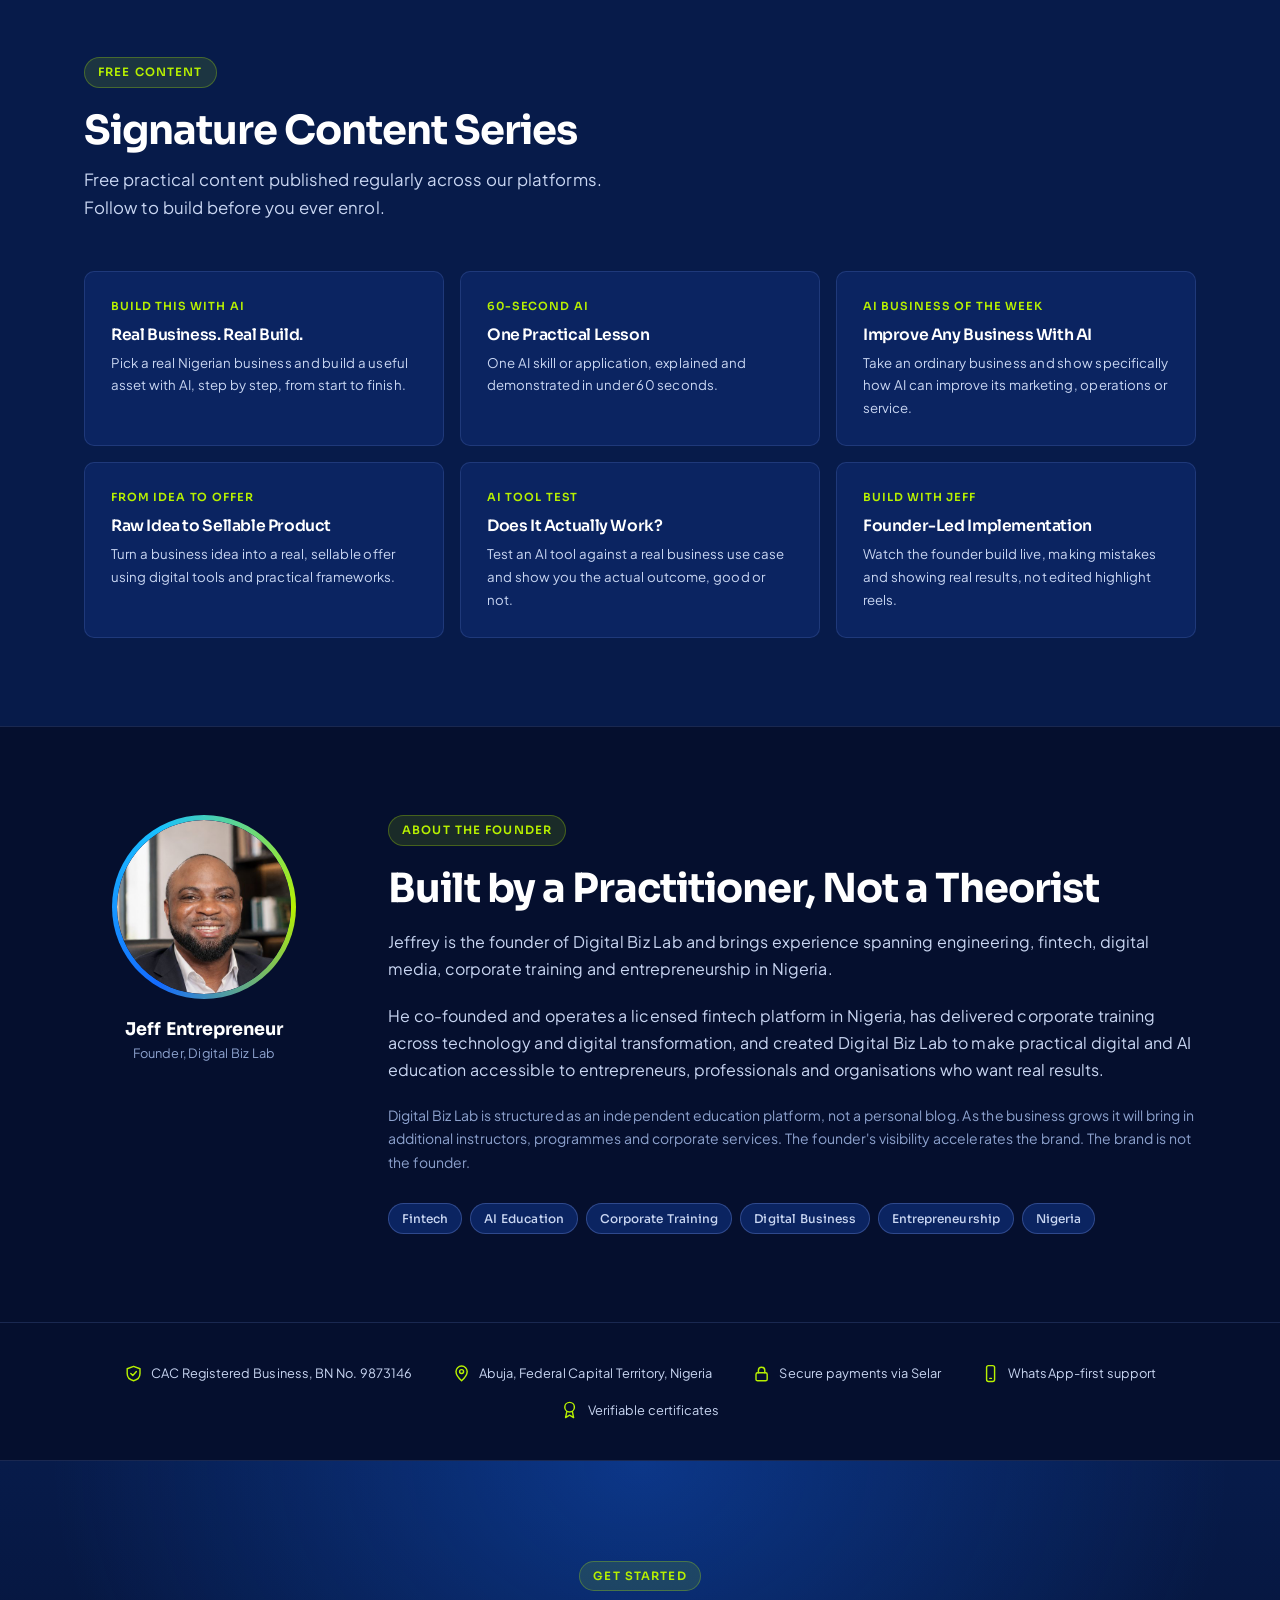
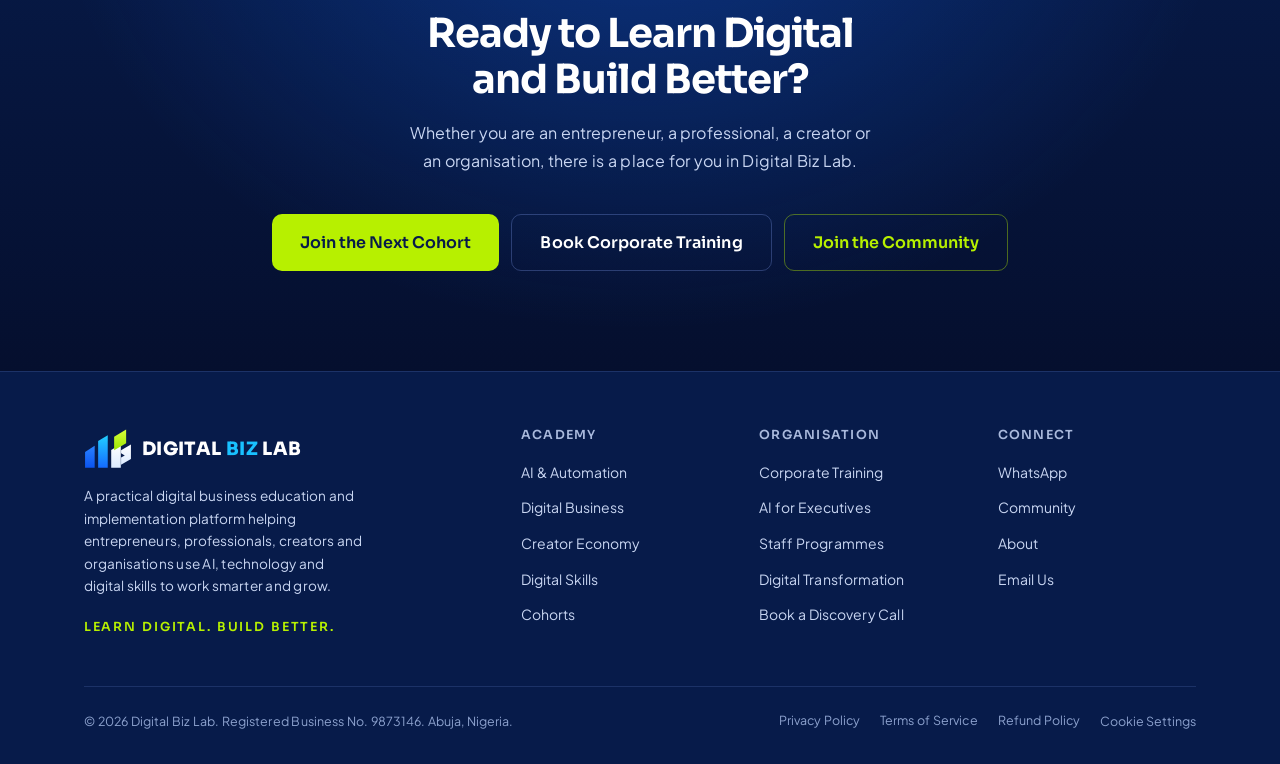
==== commit bf55b202: "Align certificate wording with participation; disclose verification page in Privacy and Terms Co-Aut" ====
--- a/index.html
+++ b/index.html
@@ -1100,7 +1100,7 @@
           <li><svg class="ico" aria-hidden="true"><use href="#i-file"/></svg> All slides, prompts and resources</li>
           <li><svg class="ico" aria-hidden="true"><use href="#i-play"/></svg> Session recordings (replay anytime)</li>
           <li><svg class="ico" aria-hidden="true"><use href="#i-chat"/></svg> 30-day WhatsApp implementation and mentoring group</li>
-          <li><svg class="ico" aria-hidden="true"><use href="#i-award"/></svg> Certificate of completion</li>
+          <li><svg class="ico" aria-hidden="true"><use href="#i-award"/></svg> Certificate of participation</li>
         </ul>
         <a href="https://selar.com/63z45381i5" class="btn btn-primary" target="_blank" rel="noopener">Join the Next Cohort</a>
         <a href="https://wa.me/2349151001980?text=Hi,%20I%20want%20to%20know%20more%20about%20the%20AI%20for%20Business%20Mastery%20Cohort" class="btn btn-secondary" style="width:100%; justify-content:center;" target="_blank" rel="noopener">Ask a Question on WhatsApp</a>
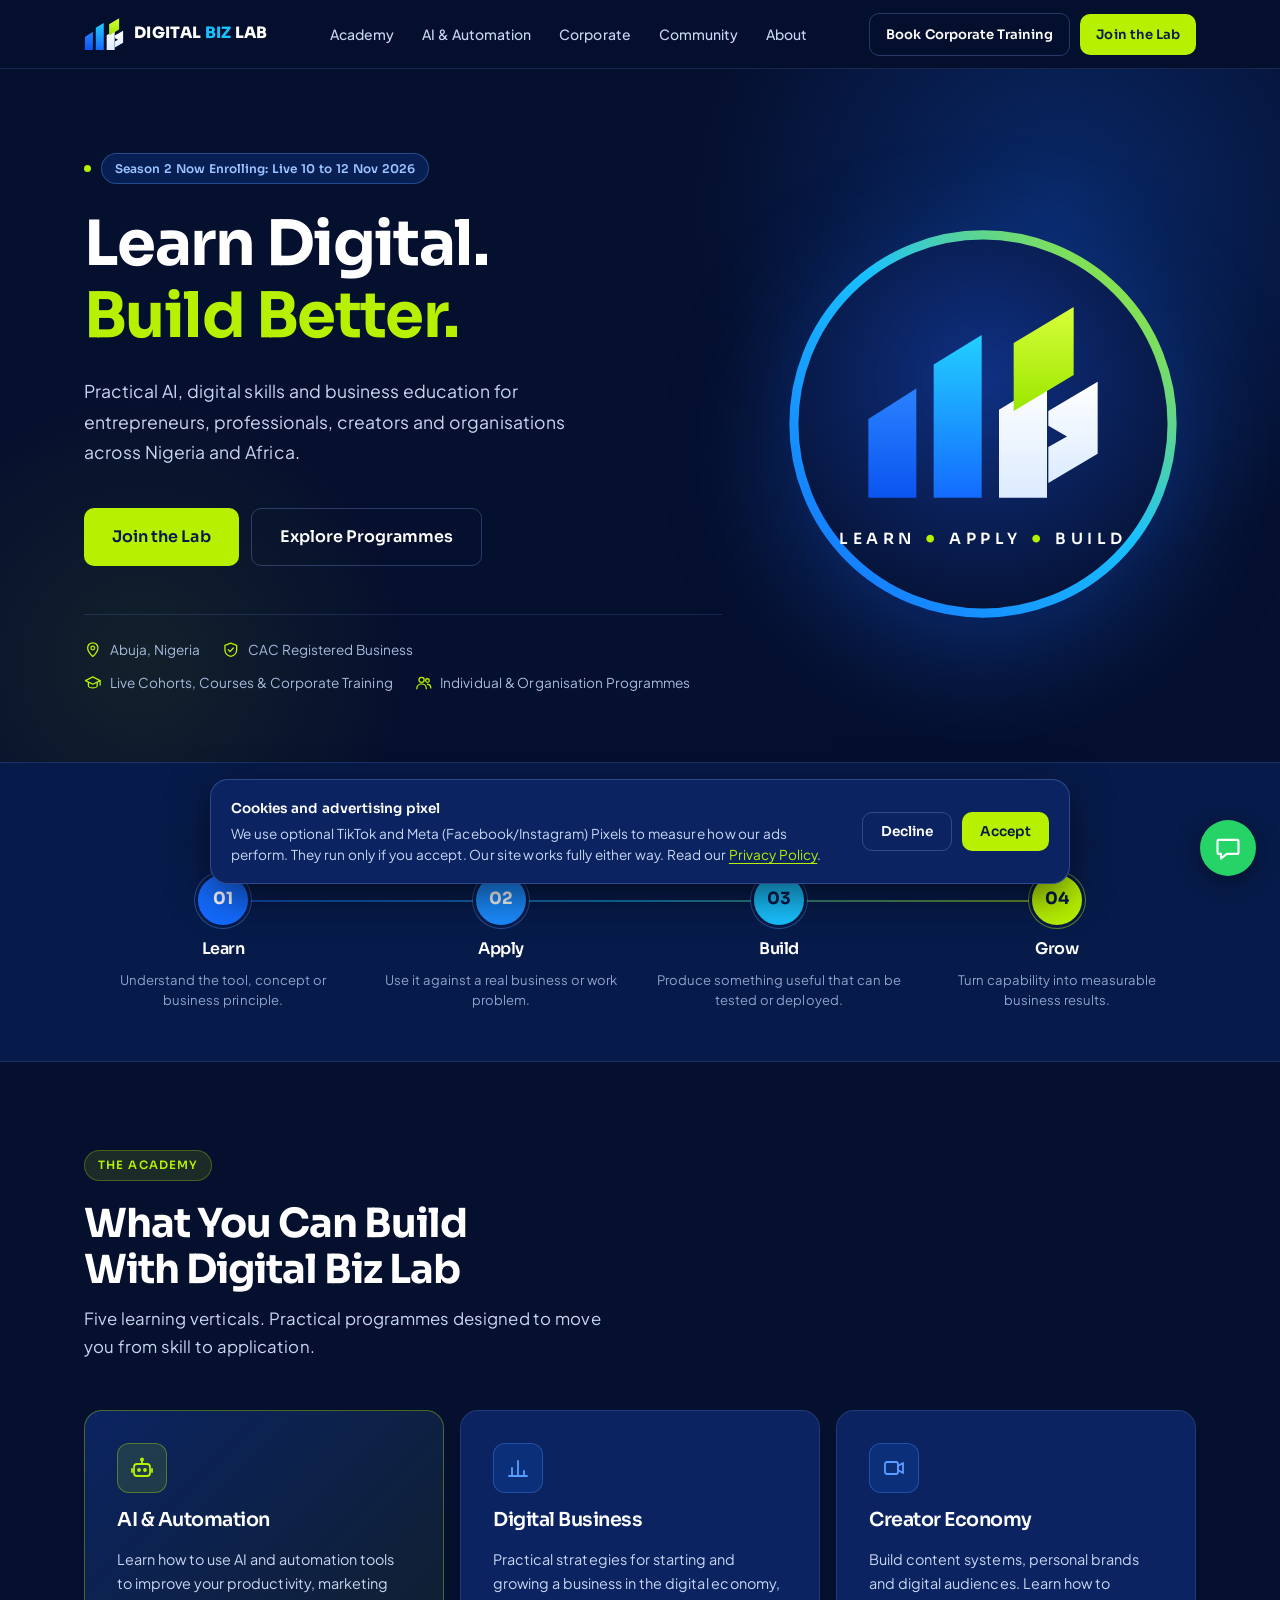
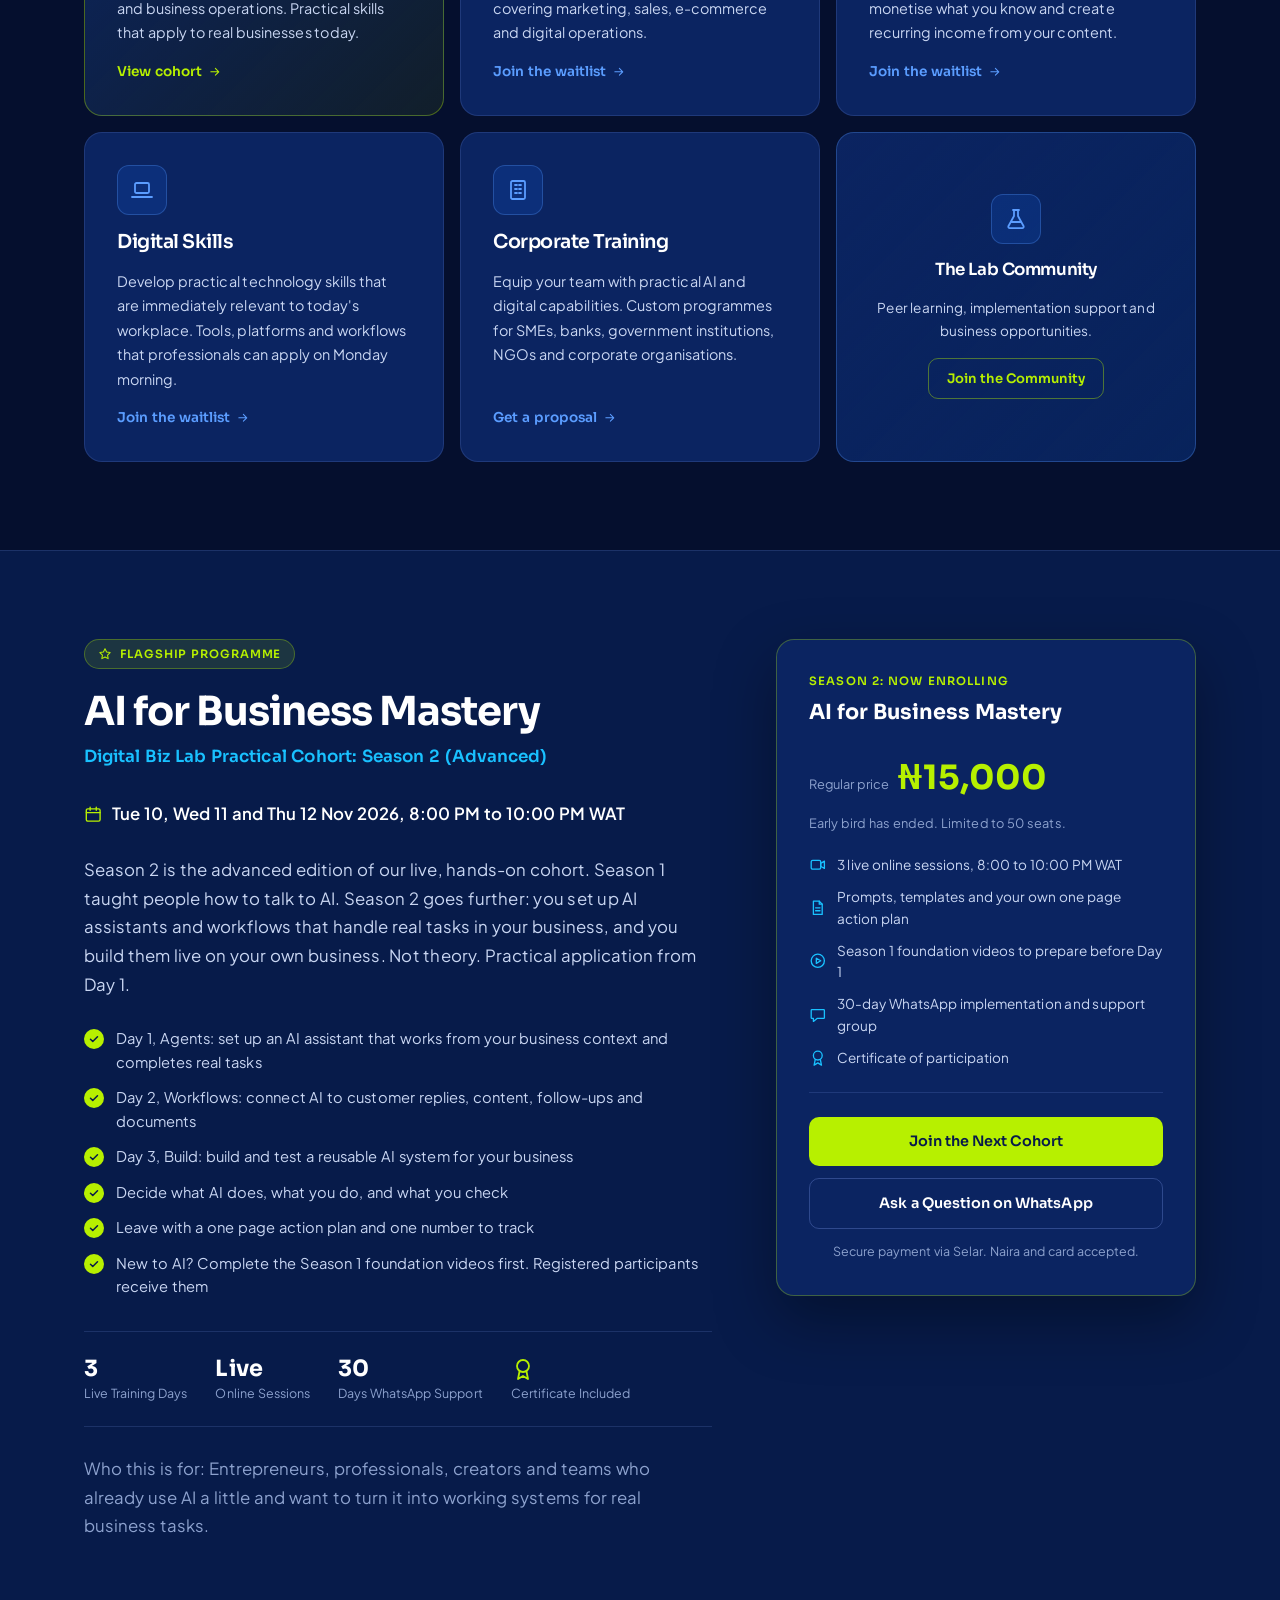
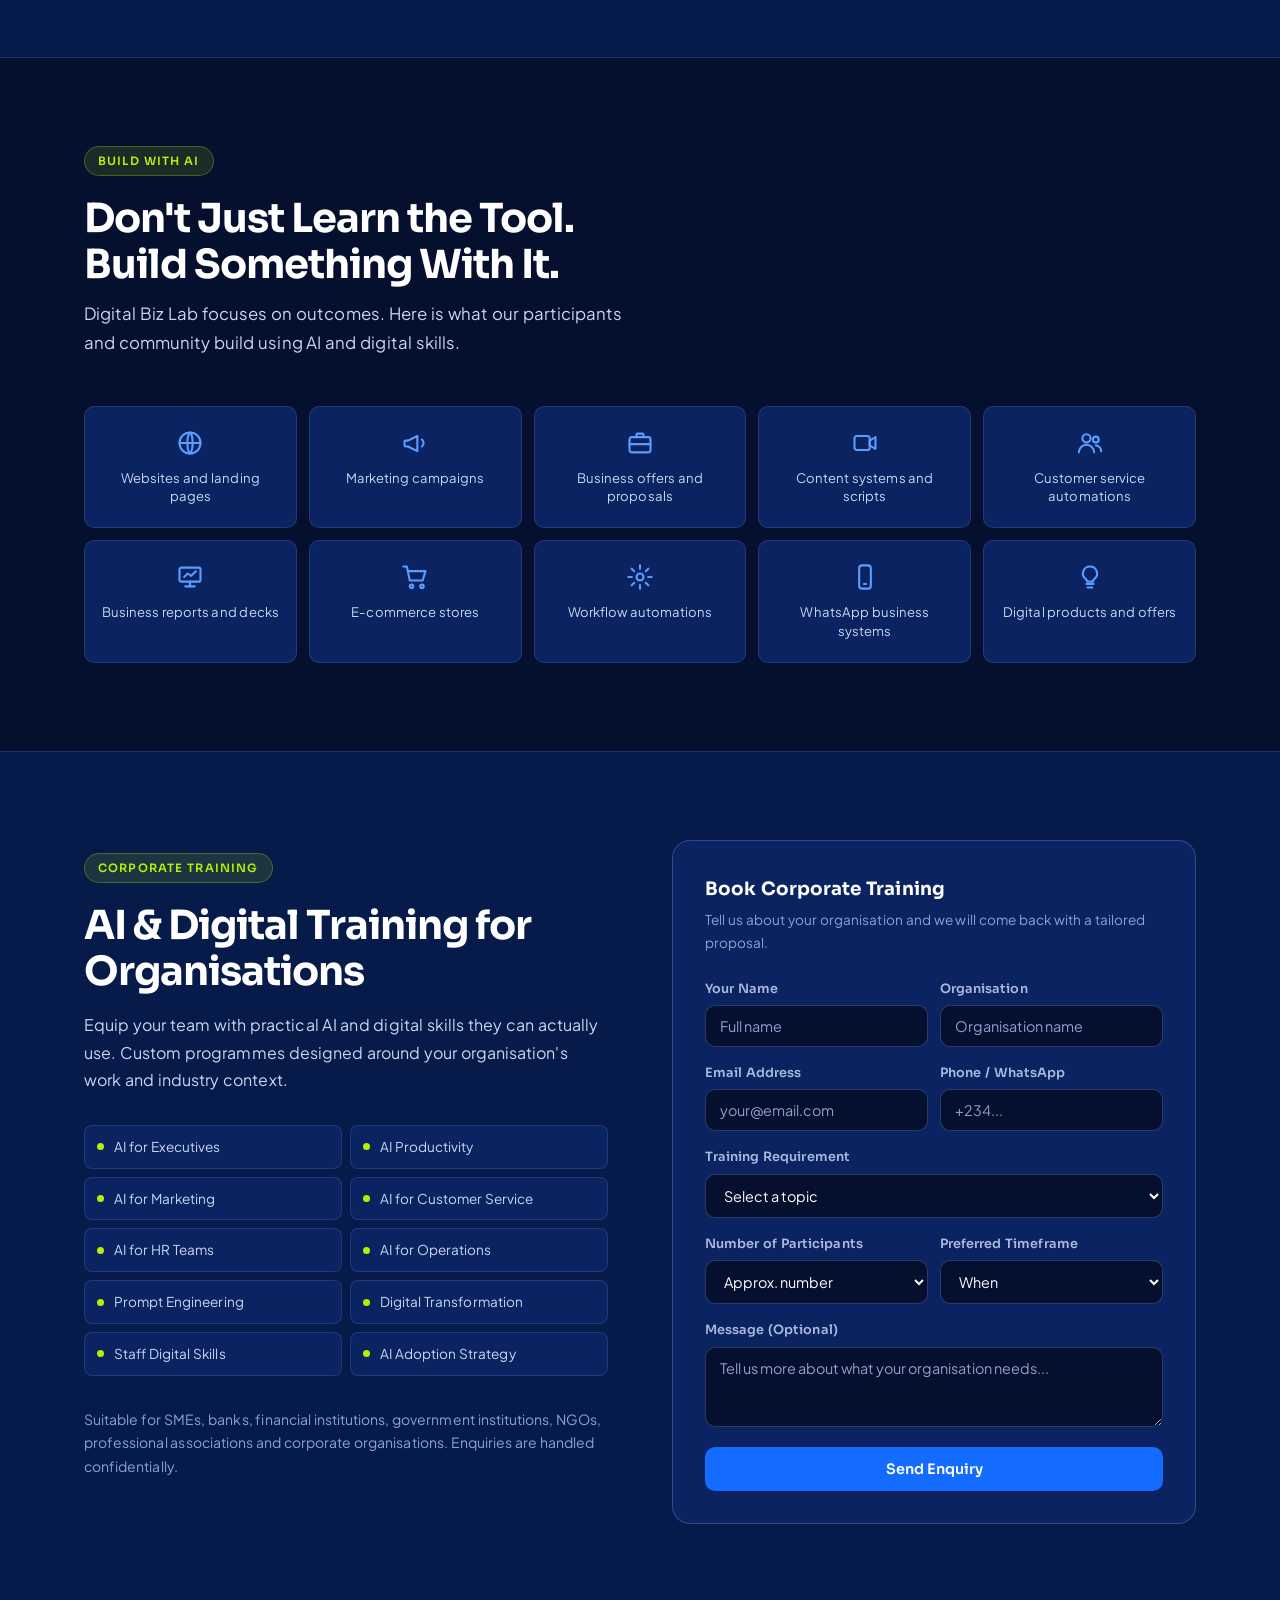
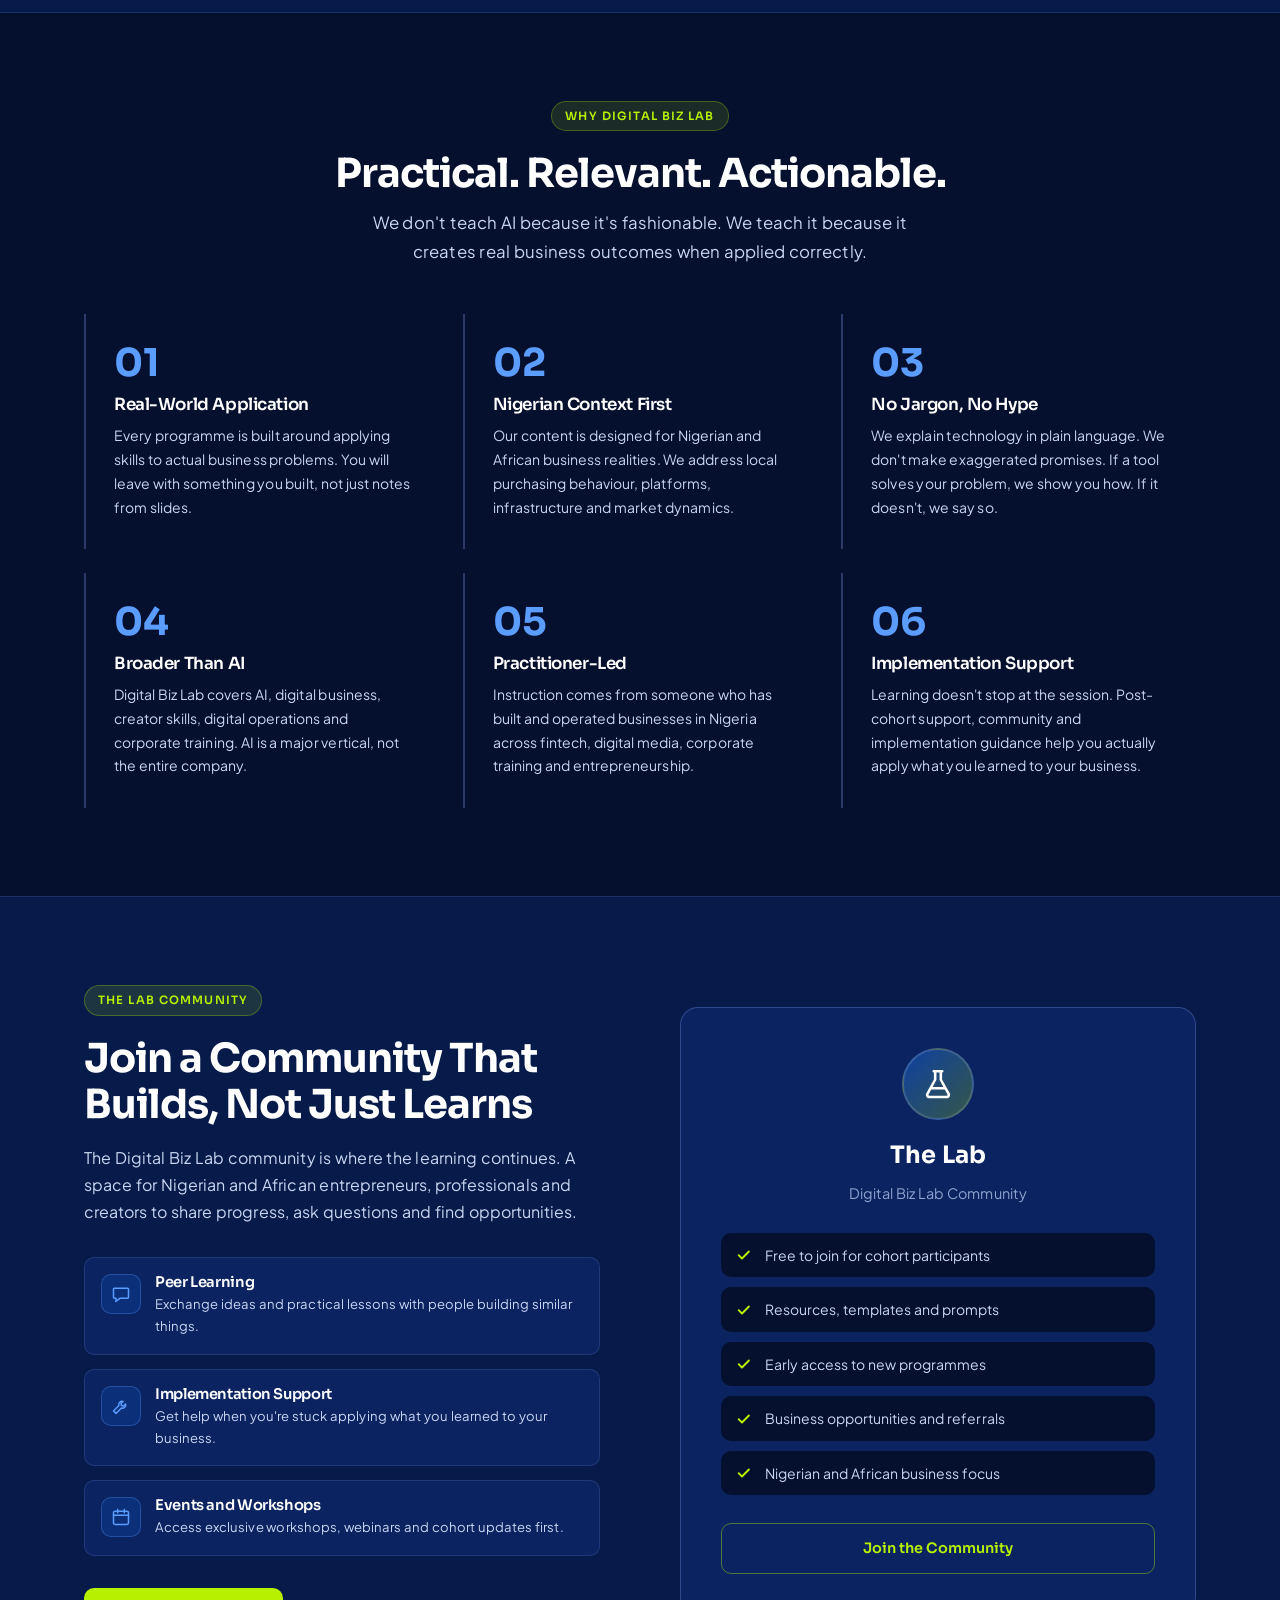
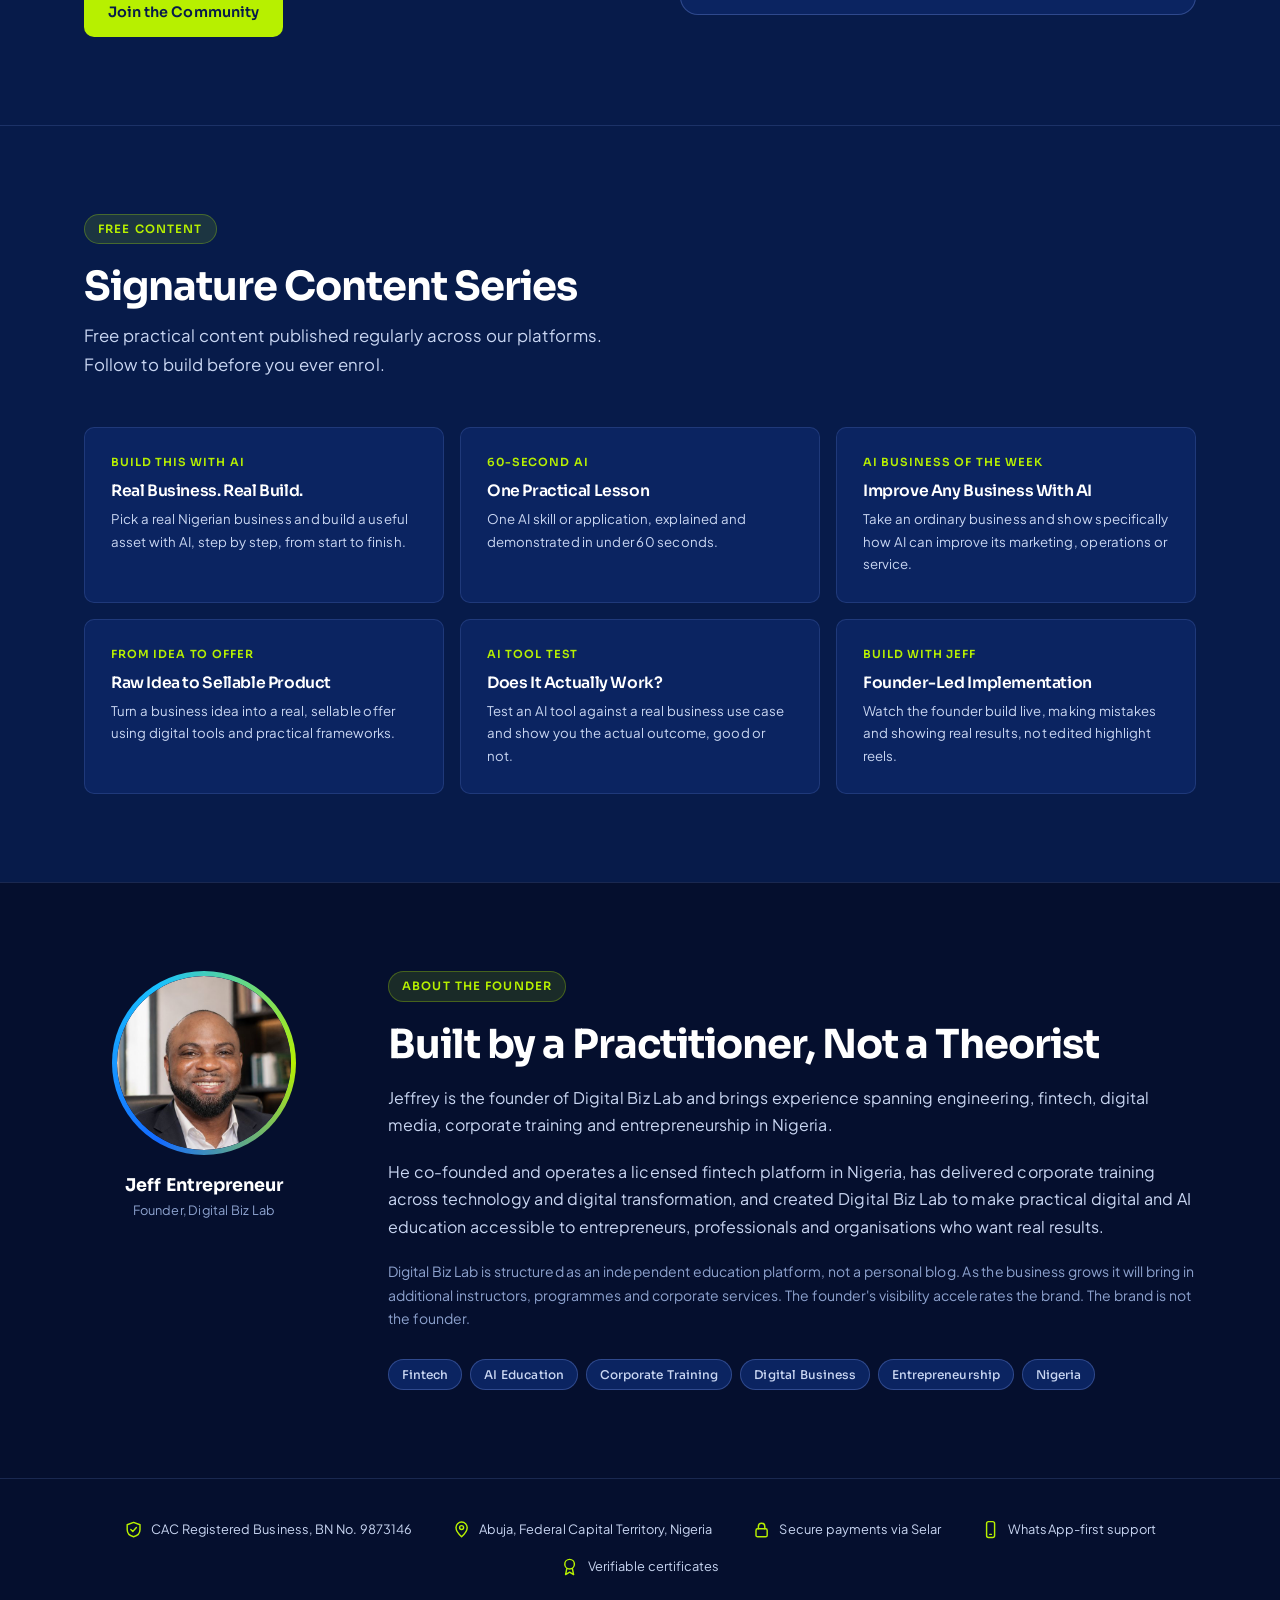
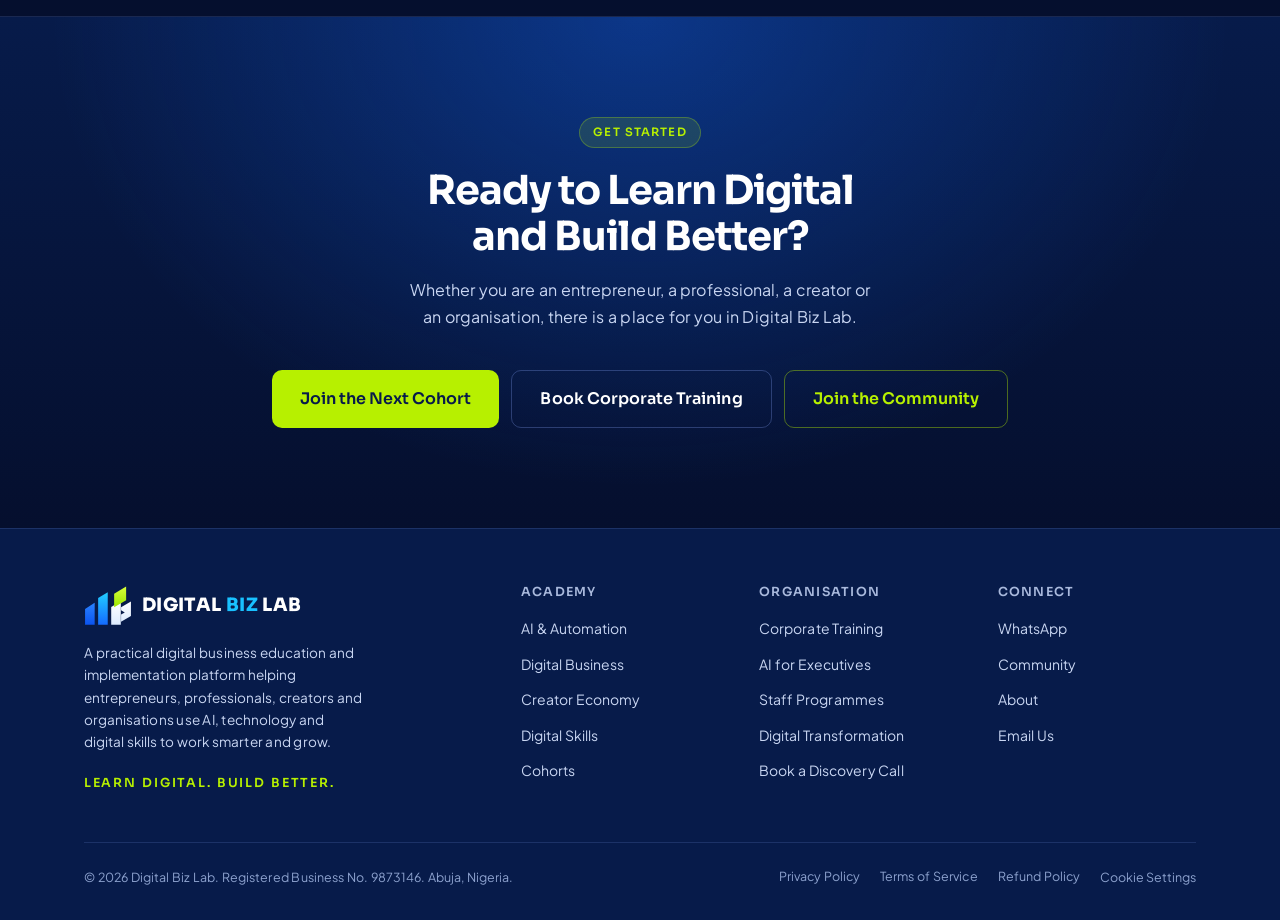
==== commit a2d59842: "Update site for AI for Business Mastery Season 2 Hero badge, flagship section, price card, Selar and" ====
--- a/index.html
+++ b/index.html
@@ -932,7 +932,7 @@
       <div class="hero-content">
         <div class="hero-eyebrow">
           <div class="hero-badge-dot"></div>
-          <div class="hero-badge">Season 1 Now Enrolling: Live 6 to 8 Oct 2026</div>
+          <div class="hero-badge">Season 2 Now Enrolling: Live 10 to 12 Nov 2026</div>
         </div>
         <h1>Learn Digital.<br><em>Build Better.</em></h1>
         <p class="hero-sub">Practical AI, digital skills and business education for entrepreneurs, professionals, creators and organisations across Nigeria and Africa.</p>
@@ -1055,16 +1055,16 @@
       <div class="flagship-left">
         <div class="flagship-tag"><svg class="ico" style="width:14px;height:14px;" aria-hidden="true"><use href="#i-star"/></svg> Flagship Programme</div>
         <h2>AI for Business Mastery</h2>
-        <p class="flagship-subtitle">Digital Biz Lab Practical Cohort: Season 1</p>
-        <p class="flagship-schedule"><svg class="ico" aria-hidden="true"><use href="#i-calendar"/></svg> Tue 6, Wed 7 and Thu 8 Oct 2026, 4:00 PM to 6:00 PM WAT</p>
-        <p>A live, hands-on training programme that shows entrepreneurs, SME owners, freelancers and professionals exactly how to use AI to improve their business. Not theory. Not slides about tools. Practical application from Day 1.</p>
+        <p class="flagship-subtitle">Digital Biz Lab Practical Cohort: Season 2 (Advanced)</p>
+        <p class="flagship-schedule"><svg class="ico" aria-hidden="true"><use href="#i-calendar"/></svg> Tue 10, Wed 11 and Thu 12 Nov 2026, 8:00 PM to 10:00 PM WAT</p>
+        <p>Season 2 is the advanced edition of our live, hands-on cohort. Season 1 taught people how to talk to AI. Season 2 goes further: you set up AI assistants and workflows that handle real tasks in your business, and you build them live on your own business. Not theory. Practical application from Day 1.</p>
         <ul class="outcome-list">
-          <li><div class="check"><svg class="ico" aria-hidden="true"><use href="#i-check"/></svg></div> Set up a working AI toolkit for your specific business</li>
-          <li><div class="check"><svg class="ico" aria-hidden="true"><use href="#i-check"/></svg></div> Write sales copy, social media content and email campaigns with AI</li>
-          <li><div class="check"><svg class="ico" aria-hidden="true"><use href="#i-check"/></svg></div> Build a customer response system for WhatsApp and Instagram</li>
-          <li><div class="check"><svg class="ico" aria-hidden="true"><use href="#i-check"/></svg></div> Automate repetitive tasks and reclaim hours every week</li>
-          <li><div class="check"><svg class="ico" aria-hidden="true"><use href="#i-check"/></svg></div> Create a 90-day AI implementation roadmap for your business</li>
-          <li><div class="check"><svg class="ico" aria-hidden="true"><use href="#i-check"/></svg></div> No technical background required, only a business and the drive to grow it</li>
+          <li><div class="check"><svg class="ico" aria-hidden="true"><use href="#i-check"/></svg></div> Day 1, Agents: set up an AI assistant that works from your business context and completes real tasks</li>
+          <li><div class="check"><svg class="ico" aria-hidden="true"><use href="#i-check"/></svg></div> Day 2, Workflows: connect AI to customer replies, content, follow-ups and documents</li>
+          <li><div class="check"><svg class="ico" aria-hidden="true"><use href="#i-check"/></svg></div> Day 3, Build: build and test a reusable AI system for your business</li>
+          <li><div class="check"><svg class="ico" aria-hidden="true"><use href="#i-check"/></svg></div> Decide what AI does, what you do, and what you check</li>
+          <li><div class="check"><svg class="ico" aria-hidden="true"><use href="#i-check"/></svg></div> Leave with a one page action plan and one number to track</li>
+          <li><div class="check"><svg class="ico" aria-hidden="true"><use href="#i-check"/></svg></div> New to AI? Complete the Season 1 foundation videos first. Registered participants receive them</li>
         </ul>
         <div class="flagship-stats">
           <div>
@@ -1073,7 +1073,7 @@
           </div>
           <div>
             <div class="stat-num">Live</div>
-            <div class="stat-label">Zoom Sessions</div>
+            <div class="stat-label">Online Sessions</div>
           </div>
           <div>
             <div class="stat-num">30</div>
@@ -1084,26 +1084,26 @@
             <div class="stat-label">Certificate Included</div>
           </div>
         </div>
-        <p class="flagship-note">Who this is for: Business owners, SME operators, freelancers, corporate professionals and anyone who wants to apply AI to their work right now.</p>
+        <p class="flagship-note">Who this is for: Entrepreneurs, professionals, creators and teams who already use AI a little and want to turn it into working systems for real business tasks.</p>
       </div>
 
       <div class="flagship-card">
-        <p class="cohort-label">Season 1: Now Enrolling</p>
+        <p class="cohort-label">Season 2: Now Enrolling</p>
         <p class="cohort-name">AI for Business Mastery</p>
         <div class="price-row">
-          <span class="price-from">Early bird</span>
-          <span class="price-amount">&#8358;10,000</span>
+          <span class="price-from" id="s2PriceFrom">Early bird</span>
+          <span class="price-amount" id="s2PriceAmount">&#8358;12,000</span>
         </div>
-        <p class="price-note">Early bird ends 1 Oct 2026. Regular price &#8358;15,000. Limited to 100 seats.</p>
+        <p class="price-note" id="s2PriceNote">Early bird ends 1 Nov 2026. Regular price &#8358;15,000. Limited to 50 seats.</p>
         <ul class="cohort-includes">
-          <li><svg class="ico" aria-hidden="true"><use href="#i-video"/></svg> 3 live sessions on Zoom, 4:00 to 6:00 PM WAT</li>
-          <li><svg class="ico" aria-hidden="true"><use href="#i-file"/></svg> All slides, prompts and resources</li>
-          <li><svg class="ico" aria-hidden="true"><use href="#i-play"/></svg> Session recordings (replay anytime)</li>
-          <li><svg class="ico" aria-hidden="true"><use href="#i-chat"/></svg> 30-day WhatsApp implementation and mentoring group</li>
+          <li><svg class="ico" aria-hidden="true"><use href="#i-video"/></svg> 3 live online sessions, 8:00 to 10:00 PM WAT</li>
+          <li><svg class="ico" aria-hidden="true"><use href="#i-file"/></svg> Prompts, templates and your own one page action plan</li>
+          <li><svg class="ico" aria-hidden="true"><use href="#i-play"/></svg> Season 1 foundation videos to prepare before Day 1</li>
+          <li><svg class="ico" aria-hidden="true"><use href="#i-chat"/></svg> 30-day WhatsApp implementation and support group</li>
           <li><svg class="ico" aria-hidden="true"><use href="#i-award"/></svg> Certificate of participation</li>
         </ul>
-        <a href="https://selar.com/63z45381i5" class="btn btn-primary" target="_blank" rel="noopener">Join the Next Cohort</a>
-        <a href="https://wa.me/2349151001980?text=Hi,%20I%20want%20to%20know%20more%20about%20the%20AI%20for%20Business%20Mastery%20Cohort" class="btn btn-secondary" style="width:100%; justify-content:center;" target="_blank" rel="noopener">Ask a Question on WhatsApp</a>
+        <a href="https://selar.com/14l2t82654" class="btn btn-primary" target="_blank" rel="noopener">Join the Next Cohort</a>
+        <a href="https://wa.me/2349151001980?text=Hi,%20I%20want%20to%20know%20more%20about%20AI%20for%20Business%20Mastery%20Season%202" class="btn btn-secondary" style="width:100%; justify-content:center;" target="_blank" rel="noopener">Ask a Question on WhatsApp</a>
         <p class="card-reassurance">Secure payment via Selar. Naira and card accepted.</p>
       </div>
     </div>
@@ -1562,13 +1562,13 @@
       var label = (a.getAttribute('aria-label') || a.textContent || '').replace(/\s+/g, ' ').trim().slice(0, 60);
       if (/(^|\.)selar\.(co|com)$/.test(host)) {
         if (window.ttq) window.ttq.track('ClickButton', {
-          content_id: 'ai-for-business-mastery-s1',
+          content_id: 'ai-for-business-mastery-s2',
           content_type: 'product',
-          content_name: 'AI for Business Mastery Season 1',
+          content_name: 'AI for Business Mastery Season 2',
           description: label
         });
         if (window.fbq) window.fbq('track', 'Lead', {
-          content_name: 'AI for Business Mastery Season 1',
+          content_name: 'AI for Business Mastery Season 2',
           content_category: 'Selar ticket link',
           description: label
         });
@@ -1577,6 +1577,17 @@
         if (window.fbq) window.fbq('track', 'Contact', { description: label });
       }
     });
+    // Season 2 early bird ends at the end of 1 Nov 2026 (23:59:59 WAT = 22:59:59 UTC). After that, show the regular price.
+    // The Selar ticket price must still be changed by hand on 2 Nov.
+    (function () {
+      if (Date.now() <= Date.UTC(2026, 10, 1, 22, 59, 59)) return;
+      var from = document.getElementById('s2PriceFrom');
+      var amount = document.getElementById('s2PriceAmount');
+      var note = document.getElementById('s2PriceNote');
+      if (from) from.textContent = 'Regular price';
+      if (amount) amount.innerHTML = '&#8358;15,000';
+      if (note) note.textContent = 'Early bird has ended. Limited to 50 seats.';
+    })();
     document.getElementById('cookieAccept').addEventListener('click', function () {
       write('accepted'); hide(); loadPixel();
     });
